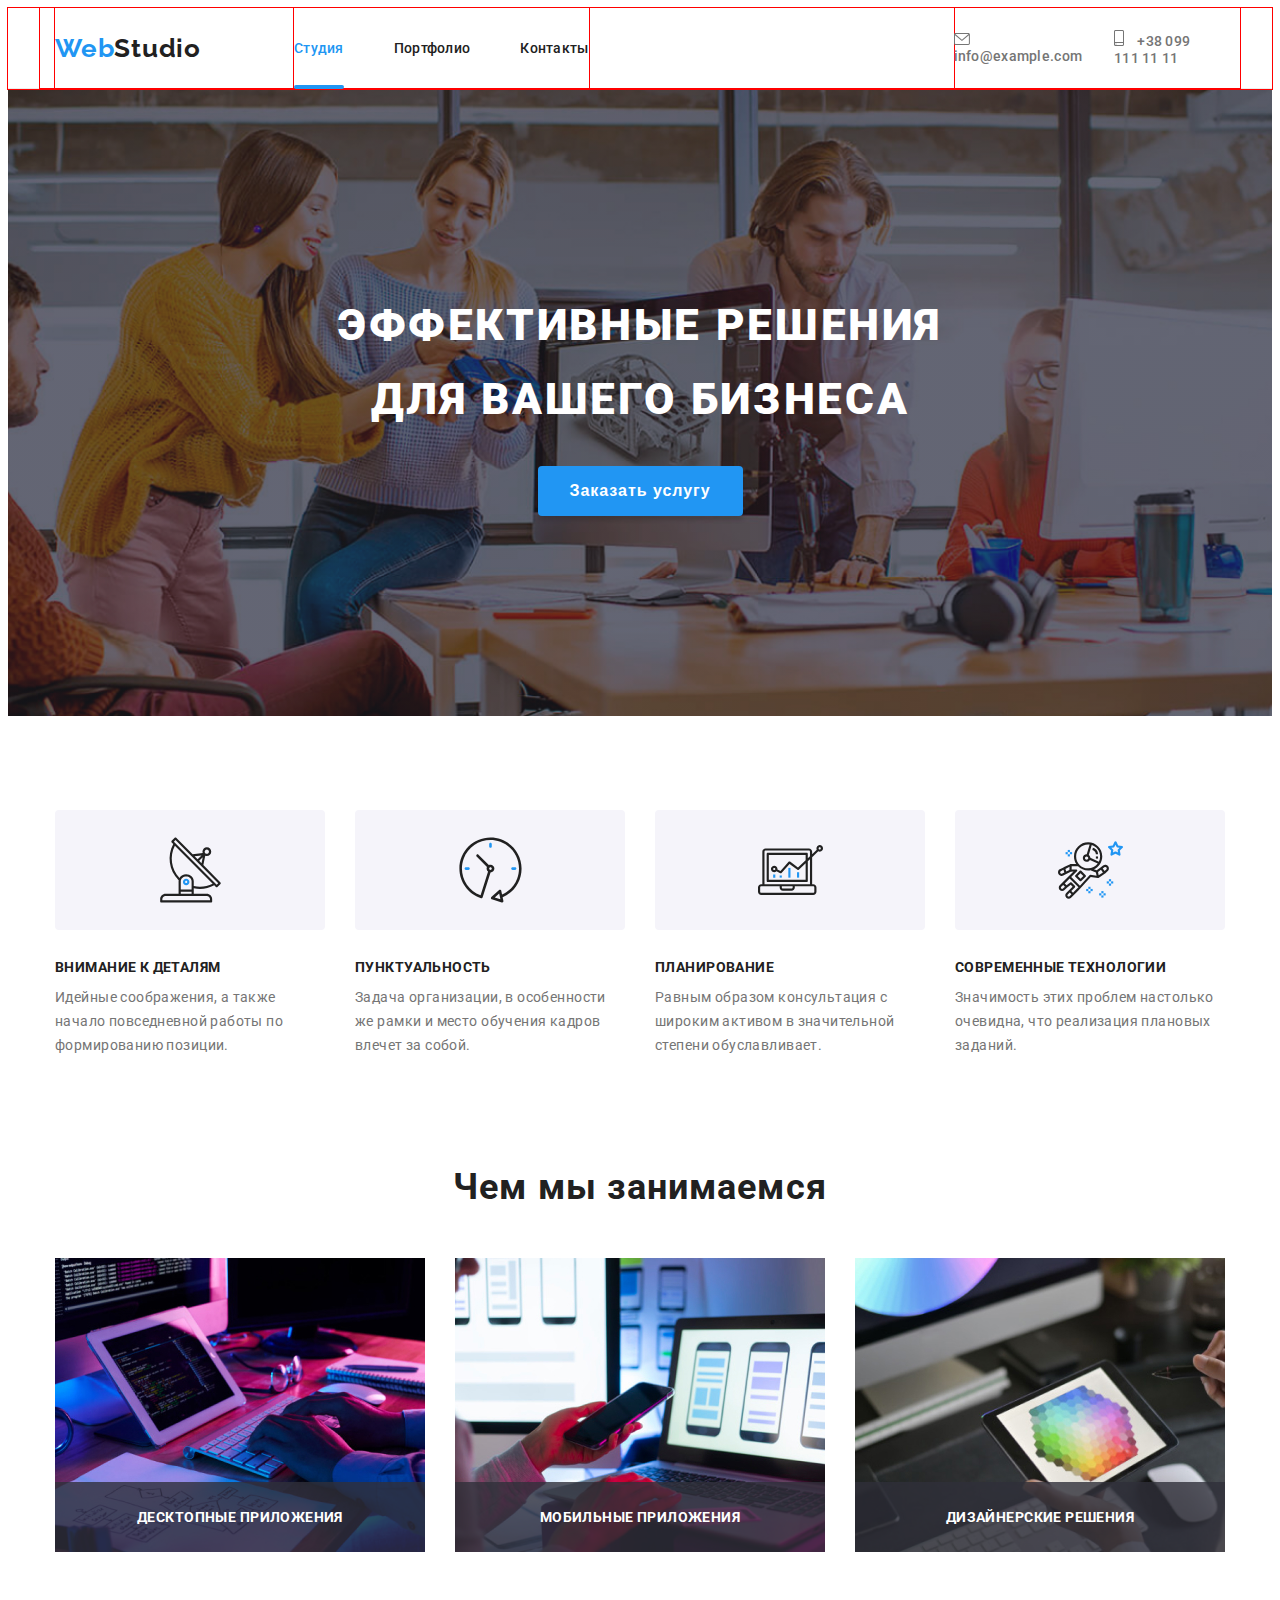
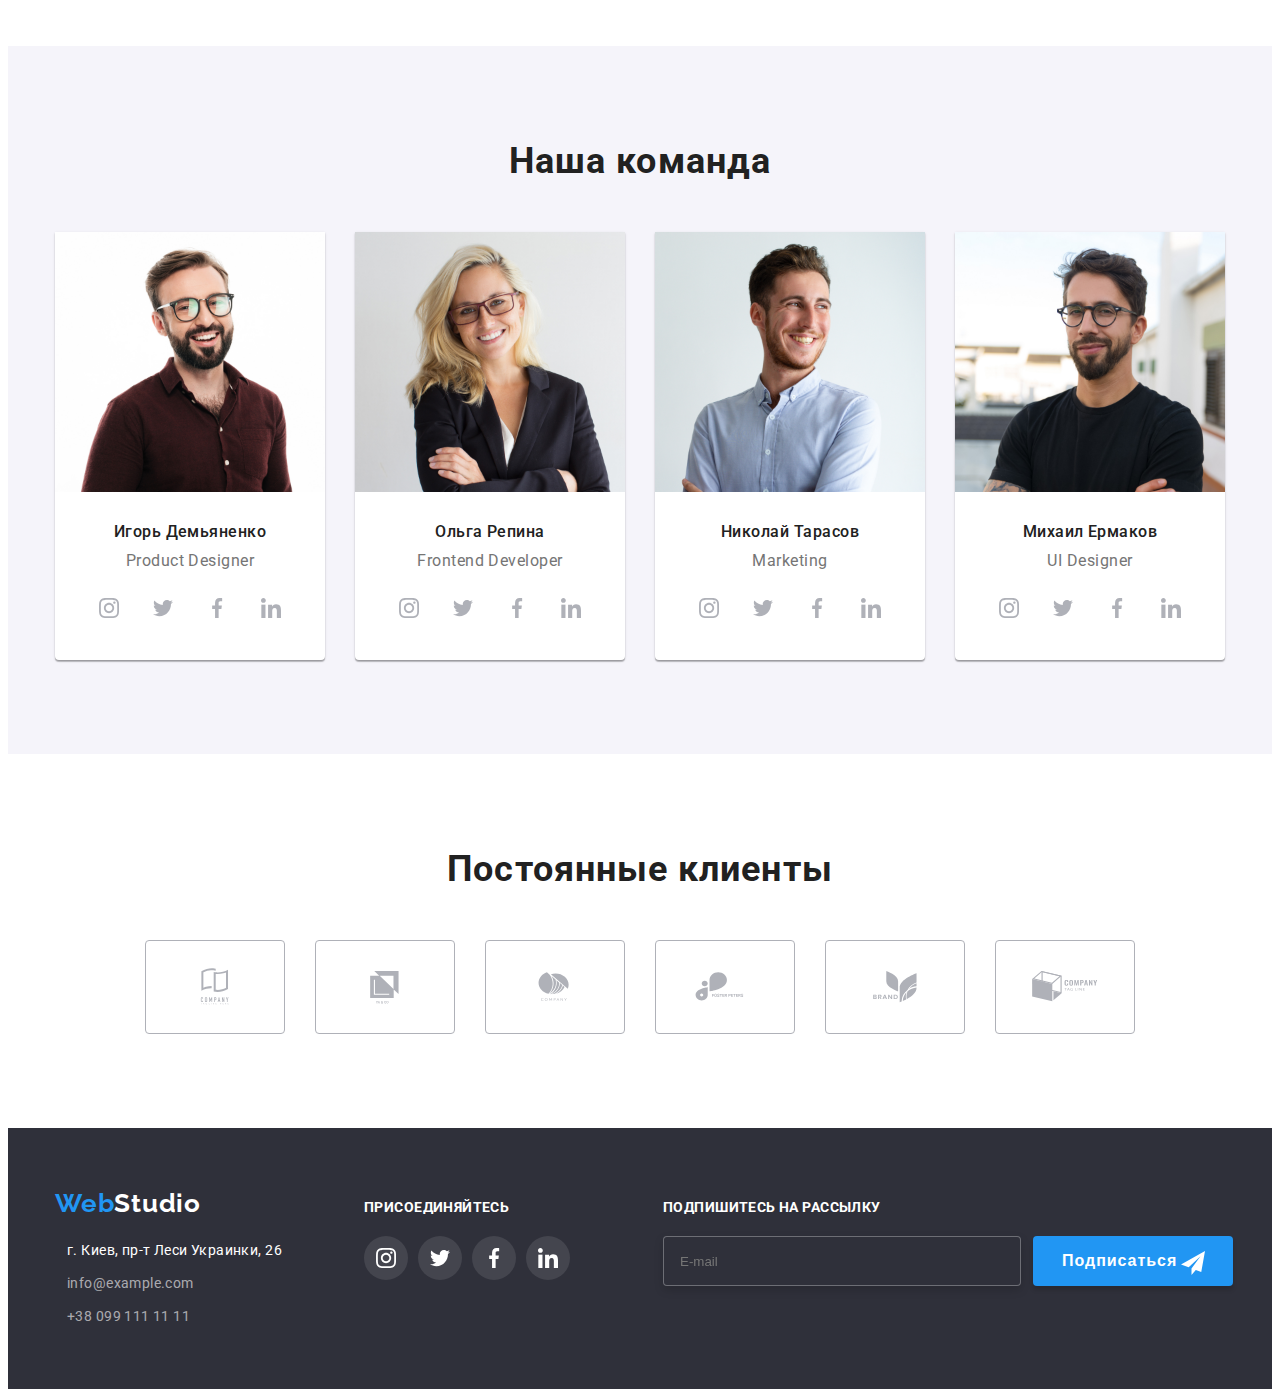
==== index.html @ 2fd318f4 "edit" ====
<!DOCTYPE html>
<html lang="ru">
  <head>
    <meta charset="UTF-8" />
    <meta http-equiv="X-UA-Compatible" content="IE=edge" />
    <meta name="viewport" content="width=device-width, initial-scale=1.0" />
    <title>WebStudio</title>
    <link rel="preconnect" href="https://fonts.gstatic.com" />
    <link
      href="https://fonts.googleapis.com/css2?family=Raleway:wght@700&family=Roboto:wght@400;500;700;900&display=swap"
      rel="stylesheet"
    />
    <link
      rel="stylesheet"
      href="https://cdnjs.cloudflare.com/ajax/libs/modern-normalize/1.0.0/modern-normalize.min.css"
      integrity="sha512-ISS7cAi1PEhQ8jnbJpJZMd29NlhNj4AWYyLOSp2CE/CsHxTCu+r+t0D2yoJudVrd0/8fTVPUVDzY5Tvli75u/g=="
      crossorigin="anonymous"
    />
    <link rel="stylesheet" href="css/main.min.css" />
  </head>
  <body>
    <header class="page-header">
      <div class="container page-header__container">
        <nav class="nav">
          <a class="logo link" href="index.html"> <span>Web</span>Studio </a>
          <button
            class="menu-button"
            type="button"
            aria-expanded="false"
            aria-controls="menu__container"
            data-menu-button
          >
            <svg
              aria-label="Переключатель мобильного меню"
              width="40"
              height="40"
            >
              <use
                class="icon-close"
                href="./images/icons/sprite.svg#icon-close"
              ></use>

              <use
                class="icon-menu"
                href="./images/icons/sprite.svg#icon-menu"
              ></use>
            </svg>
          </button>
          <div class="menu__container" id="menu__container" data-menu></div>
          <ul class="list menu page-hader__nav">
            <li class="menu__item">
              <a class="link menu__link current" href=""> Студия</a>
            </li>
            <li class="menu__item">
              <a class="link menu__link" href="portfolio.html">Портфолио</a>
            </li>
            <li class="menu__item">
              <a class="link menu__link" href="">Контакты</a>
            </li>
          </ul>
        </nav>
        <ul class="list contacts">
          <li class="contacts__item">
            <a class="link" href="mailto:info@example.com">
              <svg class="contacts__icon-envelope">
                <use href="./images/icons/sprite.svg#icon-envelope1"></use>
              </svg>
              info@example.com</a
            >
          </li>
          <li class="contacts__item contacts__last">
            <a class="link" href="tel:+380991111111">
              <svg class="contacts__icon-smartphone">
                <use href="./images/icons/sprite.svg#icon-smartphone"></use>
              </svg>
              +38 099 111 11 11</a
            >
          </li>
        </ul>
      </div>
    </header>
    <main>
      <section class="hero-section">
        <div class="hero">
          <h1 class="page-title">
            Эффективные решения <br />
            для вашего бизнеса
          </h1>
          <button data-modal-open class="btn hero-section__btn" type="button">
            Заказать услугу
          </button>
        </div>
      </section>

      <section class="section">
        <div class="container">
          <h2 class="visually-hidden">Особенности нашей работы</h2>
          <ul class="list feature">
            <li class="feature__card">
              <div class="feature__image">
                <svg class="feature__icon">
                  <use href="./images/icons/sprite.svg#icon-antenna"></use>
                </svg>
              </div>
              <h3 class="feature__title">Внимание к деталям</h3>
              <p class="feature__text">
                Идейные соображения, а также начало повседневной работы по
                формированию позиции.
              </p>
            </li>
            <li class="feature__card">
              <div class="feature__image">
                <svg class="feature__icon">
                  <use href="./images/icons/sprite.svg#icon-clock"></use>
                </svg>
              </div>
              <h3 class="feature__title">Пунктуальность</h3>
              <p class="feature__text">
                Задача организации, в особенности же рамки и место обучения
                кадров влечет за собой.
              </p>
            </li>
            <li class="feature__card">
              <div class="feature__image">
                <svg class="feature__icon">
                  <use href="./images/icons/sprite.svg#icon-diagram"></use>
                </svg>
              </div>
              <h3 class="feature__title">Планирование</h3>
              <p class="feature__text">
                Равным образом консультация с широким активом в значительной
                степени обуславливает.
              </p>
            </li>
            <li class="feature__card">
              <div class="feature__image">
                <svg class="feature__icon">
                  <use href="./images/icons/sprite.svg#icon-astronaut"></use>
                </svg>
              </div>
              <h3 class="feature__title">Современные технологии</h3>
              <p class="feature__text">
                Значимость этих проблем настолько очевидна, что реализация
                плановых заданий.
              </p>
            </li>
          </ul>
        </div>
      </section>
      <section class="section product">
        <div class="container">
          <h2 class="section__title">Чем мы занимаемся</h2>
          <ul class="list product__list">
            <li class="product__item">
              <div class="product__card">
                <img
                  src="./images/about/img-1.jpg"
                  width="370"
                  height="294"
                  alt="Пользователь, работающий на клавиатуре"
                />
                <p class="product__name">Десктопные приложения</p>
              </div>
            </li>

            <li class="product__item">
              <div class="product__card">
                <img
                  src="./images/about/img-2.jpg"
                  width="370"
                  height="294"
                  alt="Пользователь с телефоном в руках"
                />
                <p class="product__name">Мобильные приложения</p>
              </div>
            </li>

            <li class="product__item">
              <div class="product__card">
                <img
                  src="./images/about/img-3.jpg"
                  width="370"
                  height="294"
                  alt="Пользователь с планшетом в руках"
                />
                <p class="product__name">Дизайнерские решения</p>
              </div>
            </li>
          </ul>
        </div>
      </section>
      <section class="section team">
        <div class="container">
          <h2 class="section__title">Наша команда</h2>
          <ul class="list team__list">
            <li class="team__card">
              <img
                src="./images/team/img-1.jpg"
                width="270"
                height="260"
                alt="Игорь Демьяненко"
              />
              <div class="team__item">
                <h3 class="team__name">Игорь Демьяненко</h3>
                <p class="team__position">Product Designer</p>
                <ul class="list social-icons">
                  <li class="social-icons__item">
                    <a
                      href=""
                      class="social-icons__link"
                      target="_blank"
                      rel="noopener noreferrer"
                    >
                      <svg class="social-icons__svg">
                        <use
                          href="./images/icons/sprite.svg#icon-instagram"
                        ></use>
                      </svg>
                    </a>
                  </li>
                  <li class="social-icons__item">
                    <a
                      href=""
                      class="social-icons__link"
                      target="_blank"
                      rel="noopener noreferrer"
                    >
                      <svg class="social-icons__svg">
                        <use
                          href="./images/icons/sprite.svg#icon-twitter"
                        ></use>
                      </svg>
                    </a>
                  </li>
                  <li class="social-icons__item">
                    <a
                      href=""
                      class="social-icons__link"
                      target="_blank"
                      rel="noopener noreferrer"
                    >
                      <svg class="social-icons__svg">
                        <use
                          href="./images/icons/sprite.svg#icon-facebook"
                        ></use>
                      </svg>
                    </a>
                  </li>
                  <li class="social-icons__item">
                    <a
                      href=""
                      class="social-icons__link"
                      target="_blank"
                      rel="noopener noreferrer"
                    >
                      <svg class="social-icons__svg">
                        <use
                          href="./images/icons/sprite.svg#icon-linkedin"
                        ></use>
                      </svg>
                    </a>
                  </li>
                </ul>
              </div>
            </li>
            <li class="team__card">
              <img
                src="./images/team/img-2.jpg"
                width="270"
                height="260"
                alt="Ольга Репина"
              />
              <div class="team__item">
                <h3 class="team__name">Ольга Репина</h3>
                <p class="team__position">Frontend Developer</p>
                <ul class="list social-icons">
                  <li class="social-icons__item">
                    <a
                      href=""
                      class="social-icons__link"
                      target="_blank"
                      rel="noopener noreferrer"
                    >
                      <svg class="social-icons__svg">
                        <use
                          href="./images/icons/sprite.svg#icon-instagram"
                        ></use>
                      </svg>
                    </a>
                  </li>
                  <li class="social-icons__item">
                    <a
                      href=""
                      class="social-icons__link"
                      target="_blank"
                      rel="noopener noreferrer"
                    >
                      <svg class="social-icons__svg">
                        <use
                          href="./images/icons/sprite.svg#icon-twitter"
                        ></use>
                      </svg>
                    </a>
                  </li>
                  <li class="social-icons__item">
                    <a
                      href=""
                      class="social-icons__link"
                      target="_blank"
                      rel="noopener noreferrer"
                    >
                      <svg class="social-icons__svg">
                        <use
                          href="./images/icons/sprite.svg#icon-facebook"
                        ></use>
                      </svg>
                    </a>
                  </li>
                  <li class="social-icons__item">
                    <a
                      href=""
                      class="social-icons__link"
                      target="_blank"
                      rel="noopener noreferrer"
                    >
                      <svg class="social-icons__svg">
                        <use
                          href="./images/icons/sprite.svg#icon-linkedin"
                        ></use>
                      </svg>
                    </a>
                  </li>
                </ul>
              </div>
            </li>
            <li class="team__card">
              <img
                src="./images/team/img-3.jpg"
                width="270"
                height="260"
                alt="Николай Тарасов"
              />
              <div class="team__item">
                <h3 class="team__name">Николай Тарасов</h3>
                <p class="team__position">Marketing</p>
                <ul class="list social-icons">
                  <li class="social-icons__item">
                    <a
                      href=""
                      class="social-icons__link"
                      target="_blank"
                      rel="noopener noreferrer"
                    >
                      <svg class="social-icons__svg">
                        <use
                          href="./images/icons/sprite.svg#icon-instagram"
                        ></use>
                      </svg>
                    </a>
                  </li>
                  <li class="social-icons__item">
                    <a
                      href=""
                      class="social-icons__link"
                      target="_blank"
                      rel="noopener noreferrer"
                    >
                      <svg class="social-icons__svg">
                        <use
                          href="./images/icons/sprite.svg#icon-twitter"
                        ></use>
                      </svg>
                    </a>
                  </li>
                  <li class="social-icons__item">
                    <a
                      href=""
                      class="social-icons__link"
                      target="_blank"
                      rel="noopener noreferrer"
                    >
                      <svg class="social-icons__svg">
                        <use
                          href="./images/icons/sprite.svg#icon-facebook"
                        ></use>
                      </svg>
                    </a>
                  </li>
                  <li class="social-icons__item">
                    <a
                      href=""
                      class="social-icons__link"
                      target="_blank"
                      rel="noopener noreferrer"
                    >
                      <svg class="social-icons__svg">
                        <use
                          href="./images/icons/sprite.svg#icon-linkedin"
                        ></use>
                      </svg>
                    </a>
                  </li>
                </ul>
              </div>
            </li>
            <li class="team__card">
              <img
                src="./images/team/img-4.jpg"
                width="270"
                height="260"
                alt="Михаил Ермаков"
              />
              <div class="team__item">
                <h3 class="team__name">Михаил Ермаков</h3>
                <p class="team__position">UI Designer</p>
                <ul class="list social-icons">
                  <li class="social-icons__item">
                    <a
                      href=""
                      class="social-icons__link"
                      target="_blank"
                      rel="noopener noreferrer"
                    >
                      <svg class="social-icons__svg">
                        <use
                          href="./images/icons/sprite.svg#icon-instagram"
                        ></use>
                      </svg>
                    </a>
                  </li>
                  <li class="social-icons__item">
                    <a
                      href=""
                      class="social-icons__link"
                      target="_blank"
                      rel="noopener noreferrer"
                    >
                      <svg class="social-icons__svg">
                        <use
                          href="./images/icons/sprite.svg#icon-twitter"
                        ></use>
                      </svg>
                    </a>
                  </li>
                  <li class="social-icons__item">
                    <a
                      href=""
                      class="social-icons__link"
                      target="_blank"
                      rel="noopener noreferrer"
                    >
                      <svg class="social-icons__svg">
                        <use
                          href="./images/icons/sprite.svg#icon-facebook"
                        ></use>
                      </svg>
                    </a>
                  </li>
                  <li class="social-icons__item">
                    <a
                      href=""
                      class="social-icons__link"
                      target="_blank"
                      rel="noopener noreferrer"
                    >
                      <svg class="social-icons__svg">
                        <use
                          href="./images/icons/sprite.svg#icon-linkedin"
                        ></use>
                      </svg>
                    </a>
                  </li>
                </ul>
              </div>
            </li>
          </ul>
        </div>
      </section>
      <section class="section">
        <div class="container">
          <h2 class="section__title">Постоянные клиенты</h2>
          <ul class="list clients">
            <li class="clients__card">
              <a
                href=""
                class="clients__item"
                target="_blank"
                rel="noopener noreferrer"
              >
                <svg class="clients__svg">
                  <use href="./images/icons/sprite.svg#icon-logo-1"></use>
                </svg>
              </a>
            </li>
            <li class="clients__card">
              <a
                href=""
                class="clients__item"
                target="_blank"
                rel="noopener noreferrer"
              >
                <svg class="clients__svg">
                  <use href="./images/icons/sprite.svg#icon-logo-2"></use>
                </svg>
              </a>
            </li>
            <li class="clients__card">
              <a
                href=""
                class="clients__item"
                target="_blank"
                rel="noopener noreferrer"
              >
                <svg class="clients__svg">
                  <use href="./images/icons/sprite.svg#icon-logo-3"></use>
                </svg>
              </a>
            </li>
            <li class="clients__card">
              <a
                href=""
                class="clients__item"
                target="_blank"
                rel="noopener noreferrer"
              >
                <svg class="clients__svg">
                  <use href="./images/icons/sprite.svg#icon-logo-4"></use>
                </svg>
              </a>
            </li>
            <li class="clients__card">
              <a
                href=""
                class="clients__item"
                target="_blank"
                rel="noopener noreferrer"
              >
                <svg class="clients__svg">
                  <use href="./images/icons/sprite.svg#icon-logo-5"></use>
                </svg>
              </a>
            </li>
            <li class="clients__card">
              <a
                href=""
                class="clients__item"
                target="_blank"
                rel="noopener noreferrer"
              >
                <svg class="clients__svg">
                  <use href="./images/icons/sprite.svg#icon-logo-6"></use>
                </svg>
              </a>
            </li>
          </ul>
        </div>
      </section>
    </main>
    <footer class="page-footer">
      <div class="container page-footer__container">
        <div class="page-footer__block">
          <div class="page-footer__contacts">
            <a class="link logo page-footer__logo" href="index.html">
              <span>Web</span>Studio
            </a>
            <address class="">
              <ul class="list address">
                <li class="page-footer__item">
                  <a
                    class="link"
                    href=""
                    target="_blank"
                    rel="noopener noreferrer"
                    >г. Киев, пр-т Леси Украинки, 26</a
                  >
                </li>
                <li class="page-footer__item">
                  <a class="link contacts" href="mailto:info@example.com"
                    >info@example.com</a
                  >
                </li>
                <li class="page-footer__item">
                  <a class="link contacts" href="tel:+380991111111"
                    >+38 099 111 11 11</a
                  >
                </li>
              </ul>
            </address>
          </div>

          <div class="page-footer__social-links">
            <b class="page-footer__slogan">Присоединяйтесь</b>
            <ul class="list social-icons">
              <li class="social-icons__item">
                <a
                  href=""
                  class="social-icons__link social-icons__link-footer"
                  target="_blank"
                  rel="noopener noreferrer"
                >
                  <svg class="social-icons__svg social-icons__svg--footer">
                    <use href="./images/icons/sprite.svg#icon-instagram"></use>
                  </svg>
                </a>
              </li>
              <li class="social-icons__item">
                <a
                  href=""
                  class="social-icons__link social-icons__link-footer"
                  target="_blank"
                  rel="noopener noreferrer"
                >
                  <svg class="social-icons__svg social-icons__svg--footer">
                    <use href="./images/icons/sprite.svg#icon-twitter"></use>
                  </svg>
                </a>
              </li>
              <li class="social-icons__item">
                <a
                  href=""
                  class="social-icons__link social-icons__link-footer"
                  target="_blank"
                  rel="noopener noreferrer"
                >
                  <svg class="social-icons__svg social-icons__svg--footer">
                    <use href="./images/icons/sprite.svg#icon-facebook"></use>
                  </svg>
                </a>
              </li>
              <li class="social-icons__item">
                <a
                  href=""
                  class="social-icons__link social-icons__link-footer"
                  target="_blank"
                  rel="noopener noreferrer"
                >
                  <svg class="social-icons__svg social-icons__svg--footer">
                    <use href="./images/icons/sprite.svg#icon-linkedin"></use>
                  </svg>
                </a>
              </li>
            </ul>
          </div>
        </div>
        <div class="subcribe">
          <b class="page-footer__slogan">Подпишитесь на рассылку</b>
          <div class="subcribe__form">
            <label for="email"></label>
            <input
              class="subcribe__input"
              type="email"
              name="mail"
              id="email"
              placeholder="E-mail"
            />
            <button class="subscribe__btn" type="button">
              Подписаться
              <svg class="subcribe__icon" width="24" height="24">
                <use href="./images/icons/sprite.svg#icon-icon-send"></use>
              </svg>
            </button>
          </div>
        </div>
      </div>
    </footer>
    <div class="backdrop is-hidden" data-modal>
      <div class="modal">
        <form class="form">
          <button class="form__btn--close" data-modal-close>
            <svg class="close-svg">
              <use href="./images/icons/sprite.svg#icon-close"></use>
            </svg>
          </button>
          <b class="form__slogan">Оставьте свои данные, мы вам перезвоним</b>
          <div class="form__field">
            <label class="form__label" for="name">Имя</label>
            <input class="form__input" type="text" name="name" id="name" />
            <svg class="form__svg" width="18" height="18">
              <use href="./images/icons/sprite.svg#icon-person"></use>
            </svg>
          </div>
          <div class="form__field">
            <label class="form__label" for="tel">Телефон</label>
            <input class="form__input" type="tel" name="tel" id="tel" />
            <svg class="form__svg" width="18" height="18">
              <use href="./images/icons/sprite.svg#icon-phone"></use>
            </svg>
          </div>
          <div class="form__field">
            <label class="form__label" for="mail">Почта</label>
            <input class="form__input" type="email" name="mail" id="mail" />
            <svg class="form__svg" width="18" height="18">
              <use href="./images/icons/sprite.svg#icon-email"></use>
            </svg>
          </div>
          <div class="form__field">
            <label class="form__label" for="comment">Комментарий</label>
            <textarea
              class="comment"
              name="comment"
              id="comment"
              placeholder="Введите текст"
            ></textarea>
          </div>
          <div class="checkbox-agreement">
            <label class="checkbox-agreement__label">
              <input
                class="checkbox visually-hidden"
                type="checkbox"
                name="agreement"
              />
              <span class="checkbox-agreement__icon"></span>

              <p class="checkbox-agreement__text">
                Соглашаюсь с рассылкой и принимаю
                <a class="checkbox-agreement__license" href=""
                  >Условия договора</a
                >
              </p>
            </label>
          </div>
          <div class="form__btn">
            <button class="form__btn--submit" type="button">Отправить</button>
          </div>
        </form>
      </div>
    </div>
    <script src="./js/menu.js"></script>
    <script src="./js/modal.js"></script>
  </body>
</html>
---- css/main.min.css ----
:root{--main-text-cl: #212121;--secondary-text-cl: #757575;--social-icons: #afb1b8;--accent-cl: #2196f3;--alt-text-cl: #ffffff;--secondary-ac-cl: #188ce8;--main-bg: #ffffff;--section-bg: #f5f4fa;--dark-bg: #2f303a;--main-font: "Roboto", sans-serif;--title-font: "Raleway", sans-serif;--animation: 250ms cubic-bezier(0.4, 0, 0.2, 1)}.page-footer__block{display:flex;justify-content:center;align-items:center}html{box-sizing:border-box}*,*::before,*::after{box-sizing:inherit}body{font-family:var(--main-font);font-size:18px;line-height:1.67;letter-spacing:0.02em;color:var(--main-text-cl);background:var(--main-bg)}.list{list-style:none;margin:0;padding-left:0}h1,h2,h3,h4,h5,h6,p{margin-top:0}img{display:block;width:100%;height:auto}.link{color:inherit;text-decoration:none;transition-property:color;transition-duration:250ms;transition-timing-function:cubic-bezier(0.4, 0, 0.2, 1)}.link:hover,.link:focus{color:var(--accent-cl)}.visually-hidden{position:absolute;width:1px;height:1px;border:0;margin:-1px;padding:0;clip:rect(0 0 0 0);overflow:hidden}.container{width:100%;padding-left:15px;padding-right:15px;margin-right:auto;margin-left:auto}@media screen and (min-width: 480px){.container{max-width:480px}}@media screen and (min-width: 768px){.container{max-width:768px}}@media screen and (min-width: 1200px){.container{max-width:1200px;padding-left:15px;padding-right:15px}}a span{color:var(--accent-cl)}.logo{display:inline-block;font-size:24px;line-height:1.17;color:var(--main-text-cl);font-style:normal;font-weight:bold;font-family:var(--title-font);letter-spacing:0.03em}@media screen and (min-width: 1199px){.logo{font-size:26px;line-height:1.18;margin-right:93px}}.social-icons{display:flex;justify-content:center}.social-icons__item{margin-right:10px}.social-icons__item:last-child{margin-right:0}.social-icons__link{display:flex;align-items:center;justify-content:center;width:44px;height:44px;border-radius:50%;background-color:var(--main-bg);transition-property:background-color;transition-duration:250ms;transition-timing-function:cubic-bezier(0.4, 0, 0.2, 1);transition-delay:0ms}.social-icons__link:hover,.social-icons__link:focus{background-color:var(--accent-cl);fill:var(--alt-text-cl)}.social-icons__svg{width:20px;height:20px;fill:var(--social-icons);transition-property:fill;transition-duration:250ms;transition-timing-function:cubic-bezier(0.4, 0, 0.2, 1)}.social-icons__link:hover .social-icons__svg,.social-icons__link:focus .social-icons__svg{fill:var(--alt-text-cl)}.social-icons__link-footer{display:flex;align-items:center;justify-content:center;width:44px;height:44px;border-radius:50%;background-color:rgba(255,255,255,0.1);transition-property:background-color;transition-duration:250ms;transition-timing-function:cubic-bezier(0.4, 0, 0.2, 1);transition-delay:0ms}.social-icons__svg--footer{fill:var(--alt-text-cl)}.section{padding-bottom:60px;padding-top:60px}@media screen and (min-width: 1200px){.section{padding-bottom:94px;padding-top:94px}}.hero-section__btn{text-align:center;box-shadow:0px 4px 4px rgba(0,0,0,0.15);border-radius:4px;padding:10px 32px;min-width:200px;min-height:50px;background-color:var(--accent-cl);color:var(--alt-text-cl);border:none}.btn{display:inline-block;font-style:normal;font-weight:bold;font-size:16px;line-height:1.87;letter-spacing:0.06em;cursor:pointer}.page-title{margin:0 auto;padding-bottom:30px;font-family:var(--main-font);font-weight:900;font-style:normal;font-size:44px;line-height:1, 36;letter-spacing:0.06em;text-transform:uppercase}@media screen and (max-width: 1199px){.page-title{font-size:26px;line-height:1.62}}.section__title{letter-spacing:0.03em;font-size:28px;line-height:1.18;margin-bottom:30px;text-align:center}@media screen and (min-width: 1200px){.section__title{margin-bottom:50px;font-size:36px;line-height:1.17}}.backdrop{position:fixed;top:0;left:0;width:100%;height:100%;overflow-y:scroll;background:rgba(0,0,0,0.2);transition:opacity 250ms cubic-bezier(0.4, 0, 0.2, 1),visibility 250ms cubic-bezier(0.4, 0, 0.2, 1)}@media screen and (max-width: 767px){.backdrop{padding:93px 15px 94px}}.backdrop.is-hidden{opacity:0;pointer-events:none;visibility:hidden}.modal{position:absolute;top:50%;left:50%;transform:translate(-50%, -50%);padding:40px;background-color:var(--main-bg);box-shadow:0px 1px 3px rgba(0,0,0,0.12),0px 1px 1px rgba(0,0,0,0.14),0px 2px 1px rgba(0,0,0,0.2);border-radius:4px;transform:translate(-50%, -50%)}@media screen and (max-width: 1199px){.modal{width:450px;height:609px}}@media screen and (min-width: 1200px){.modal{min-height:581px;min-width:528px}}.form{display:flex;flex-direction:column}.form__btn--close{position:absolute;right:15px;top:15px;width:30px;height:30px;border:1px solid rgba(0,0,0,0.1);background-color:var(--main-bg);border-radius:50%;transition:border 250ms cubic-bezier(0.4, 0, 0.2, 1);display:flex;align-items:center;justify-content:center}.form__btn--close:hover,.form__btn--close:focus{border:1px solid var(--accent-cl)}.close-svg{width:18px;height:18px;fill:var(--main-text-cl);transition:fill 250ms cubic-bezier(0.4, 0, 0.2, 1)}.form__btn--close:hover .close-svg,.form__btn--close:focus .close-svg{fill:var(--accent-cl)}.form__slogan{font-style:normal;font-weight:bold;font-size:20px;line-height:1, 15;letter-spacing:0.03em;margin-bottom:12px;text-align:center}.form__label{margin-bottom:4px;font-size:12px;line-height:1.17;letter-spacing:0.01em;color:var(--secondary-text-cl)}.comment{padding:12px 16px;border:1px solid rgba(33,33,33,0.2);border-radius:4px;outline:none;height:120px;resize:none}.comment::placeholder{font-size:14px;line-height:1.14;letter-spacing:0.01em;color:rgba(117,117,117,0.5)}.form__field{display:flex;flex-direction:column;position:relative;margin-bottom:10px}.form__input{padding-left:42px;height:40px;position:relative;border:1px solid rgba(33,33,33,0.2);border-radius:4px;outline:none;transition:border 250ms cubic-bezier(0.4, 0, 0.2, 1)}.form__input:focus,.form__input:hover{border:1px solid var(--accent-cl)}.form__input:focus+.form__svg,.form__input:hover+.form__svg{fill:var(--accent-cl)}.comment:focus,.comment:hover{border:1px solid var(--accent-cl)}.form__svg{position:absolute;left:15px;bottom:11px;transition:fill 250ms cubic-bezier(0.4, 0, 0.2, 1)}.checkbox-agreement{display:flex;width:100%}.checkbox-agreement__label{display:flex;align-items:baseline;margin-top:20px}.checkbox-agreement__icon{display:inline-block;width:16px;height:15px;border:2px solid var(--main-text-cl);border-radius:2px;margin-right:8px}.checkbox:checked+.checkbox-agreement__icon{background-color:var(--accent-cl);background-image:url(../images/icons/icon-check.svg);background-size:contain;background-origin:border-box;border-color:var(--accent-cl)}.checkbox-agreement__text{display:block;font-style:normal;font-weight:normal;font-size:14px;line-height:1.71;letter-spacing:0.03em}.checkbox-agreement__license{color:var(--accent-cl);text-decoration:underline}.form__btn{display:flex;justify-content:center}.form__btn--submit{display:block;width:200px;height:50px;font-style:normal;font-weight:bold;font-size:16px;line-height:1.87;letter-spacing:0.06em;padding:10px 56px 10px 55px;background-color:var(--accent-cl);color:var(--alt-text-cl);box-shadow:0px 4px 4px rgba(0,0,0,0.15);border-radius:4px;transition:background-color 250ms cubic-bezier(0.4, 0, 0.2, 1);cursor:pointer;border:none}.btn-submit:checked{background-color:var(--secondary-ac-cl)}.menu__link{display:block;padding-top:32px;padding-bottom:32px}.menu-button{z-index:2;display:inline-flex;outline:1px solid red;width:40px;height:40px;padding:0;border:0;background-color:transparent}@media screen and (min-width: 768px){.menu-button{display:none}}.menu-button .icon-close{display:none}.menu-button.is-open .icon-close{display:block}.menu-button.is-open .icon-menu{display:none}.menu__container{display:none;z-index:1;position:absolute;top:100%;width:100%;left:0;width:480px;height:796px;font-style:normal;font-weight:500;font-size:40px;line-height:47px;text-align:center;letter-spacing:0.02em}.menu__container.is-open{display:block}@media screen and (min-width: 768px){.menu__container{display:block}}.menu__item{position:relative}.current{color:var(--accent-cl)}.current::after{position:absolute;bottom:-1px;display:block;content:"";height:4px;width:100%;border-radius:2px;background:var(--accent-cl)}.menu__item{font-style:normal;font-weight:500;font-size:14px;line-height:1.17;letter-spacing:0.02em}.menu__item:not(:last-child){margin-right:50px}.contacts{display:none}@media screen and (min-width: 768px){.contacts{display:flex;margin-right:15px;color:var(--secondary-text-cl);margin-left:auto}}.contacts__item{display:flex;align-items:center;font-style:normal;font-weight:500;font-size:14px;line-height:1.17;letter-spacing:0.02em}@media screen and (min-width: 768px){.contacts__item:last-of-type{margin-left:32px}}.contacts__icon-envelope{width:16px;height:12px;margin-right:10px;fill:currentColor}.contacts__icon-smartphone{width:10px;height:16px;margin-right:10px;fill:currentColor}.page-header{outline:1px solid red;border-bottom:1px solid #ececec}.page-header__container{position:relative;display:flex;align-items:center;outline:1px solid red}@media screen and (max-width: 767px){.page-header__container{min-height:60px}}.page-header .link{display:block}.nav{display:flex;align-items:center;width:100%;height:100%;outline:1px solid red}@media screen and (max-width: 767px){.nav{justify-content:space-between}}.page-hader__nav{display:none}@media screen and (min-width: 768px){.page-hader__nav{display:flex;align-items:center;outline:1px solid red}}.hero-section{display:block;text-align:center;margin:0 auto;max-width:1600px;min-height:400px;padding-top:200px;padding-bottom:200px;background-color:var(--dark-bg);color:var(--alt-text-cl);background-image:linear-gradient(to right, rgba(47,48,58,0.4), rgba(47,48,58,0.4)),url(../images/Img.jpg);background-repeat:no-repeat;background-position:center;background-size:cover}.feature{display:flex;flex-wrap:wrap;justify-content:center;margin-right:-30px}.feature__card{margin-right:30px;justify-content:center}@media screen and (max-width: 767px){.feature__card{width:100%}}@media screen and (min-width: 768px) and (max-width: 1199px){.feature__card{flex-basis:calc((100% - 60px) / 2);margin-right:30px}}@media screen and (min-width: 1200px){.feature__card{flex-basis:calc((100% - 4 * 30px) / 4);margin-right:30px}}.feature__image{display:flex;background-color:var(--section-bg);border-radius:4px;margin-bottom:30px;justify-content:center;align-items:center;height:120px}.feature__icon{width:65px;height:70px}.feature__title{font-size:14px;line-height:1.14;letter-spacing:0.03em;text-transform:uppercase;margin-bottom:10px}.feature__text{font-weight:normal;font-size:14px;line-height:1.71;letter-spacing:0.03em;color:var(--secondary-text-cl)}.product{padding-top:0;display:flex;align-items:center}@media screen and (max-width: 1199px){.product{display:none}}.product__list{display:flex;margin-right:-30px}.product__item{display:flex;flex-basis:calc((100% - 90px) / 3);margin-right:30px}.product__name{position:absolute;bottom:0;font-style:normal;font-weight:bold;font-size:14px;margin-bottom:0;line-height:16px;text-align:center;letter-spacing:0.03em;text-transform:uppercase;padding-top:27px;padding-bottom:27px;width:100%;color:var(--alt-text-cl);background:rgba(47,48,58,0.8)}.product__card{position:relative;display:flex}.team{background:var(--section-bg)}.team__list{margin-right:-30px;display:flex;flex-wrap:wrap}.team__card{box-shadow:0px 1px 3px rgba(0,0,0,0.12),0px 1px 1px rgba(0,0,0,0.14),0px 2px 1px rgba(0,0,0,0.2);border-radius:0px 0px 4px 4px;margin-right:30px;margin-bottom:30px;background-color:var(--main-bg)}@media screen and (min-width: 1200px){.team__card{flex-basis:calc((100% - 120px) / 4);margin-bottom:0}.team__card:last-of-type{margin-right:0}}@media screen and (min-width: 768px) and (max-width: 1199px){.team__card{flex-basis:calc((100% - 60px) / 2)}.team__card:nth-child(2n){margin-right:0}}.team__name{text-align:center;margin-bottom:0;padding-bottom:10px;font-weight:500;font-size:16px;line-height:1.19;letter-spacing:0.03em}.team__position{text-align:center;margin-bottom:16px;font-weight:normal;font-size:16px;line-height:1.19;letter-spacing:0.03em;color:var(--secondary-text-cl)}.team__item{padding-top:30px;padding-bottom:30px}.clients{display:flex;flex-wrap:wrap;justify-content:center;align-items:center;margin:-15px}.clients__item{display:flex;border-radius:4px;border:1px solid var(--social-icons);justify-content:center;padding:16px 32px;margin:15px;transition-property:background-color;transition-duration:250ms;transition-timing-function:cubic-bezier(0.4, 0, 0.2, 1);transition:border 250ms cubic-bezier(0.4, 0, 0.2, 1)}.clients__item:hover,.clients__item:focus{border:1px solid var(--accent-cl)}.clients__item:hover .clients__svg,.clients__item:focus .clients__svg{fill:var(--accent-cl)}.clients__card{flex-wrap:wrap}@media screen and (max-width: 767px){.clients__card{flex-basis:calc((100% - 60px) / 2)}.clients__card:nth-child(-n+2){margin-top:0}}@media screen and (min-width: 768px) and (max-width: 1199px){.clients__card{flex-basis:calc((100% - 90px) / 3)}.clients__card:nth-child(-n+3){margin-top:0}}@media screen and (min-width: 1200px){.clients__card{width:170px}}.clients__card:last-child{margin-right:0}.clients__svg{fill:var(--social-icons);width:106px;height:60px;align-items:center}.page-footer{padding-bottom:60px;padding-top:60px;color:var(--alt-text-cl);background-color:var(--dark-bg)}.page-footer__logo{margin-bottom:20px;color:var(--alt-text-cl)}@media screen and (max-width: 768px){.page-footer__container{flex-direction:column}}@media screen and (min-width: 1200px){.page-footer__container{display:flex;align-items:baseline}}.page-footer__contacts{display:flex;flex-direction:column;flex-wrap:nowrap;align-items:center;justify-content:center}@media screen and (min-width: 1200px){.page-footer__contacts{margin-right:70px}}.page-footer__item a{display:inline-block}.page-footer__item{display:block;justify-content:center;margin-bottom:9px;font-style:normal;font-weight:normal;font-size:14px;line-height:1.71;letter-spacing:0.03em}.page-footer__item:last-child{margin-bottom:0}.address{display:flex;flex-direction:column;align-items:center}@media screen and (min-width: 1200px){.address{align-items:flex-start}}.page-footer__item .contacts{color:rgba(255,255,255,0.6);margin-right:0}.page-footer__social-links{display:flex;flex-direction:column;align-items:center;margin-bottom:60px;margin-top:60px}@media screen and (min-width: 768px){.page-footer__social-links{margin-left:165px;margin-top:0;margin-bottom:0}}@media screen and (min-width: 1200px){.page-footer__social-links{margin-right:93px;margin-left:0;margin-top:0;margin-bottom:0;align-items:flex-start}}.page-footer__slogan{font-weight:bold;font-size:14px;line-height:1.14;letter-spacing:0.03em;text-transform:uppercase;margin-bottom:20px}.page-footer__block{flex-direction:column}@media screen and (min-width: 768px) and (max-width: 1199px){.page-footer__block{margin-bottom:60px}}@media screen and (min-width: 768px){.page-footer__block{flex-direction:row;align-items:baseline}}@media screen and (min-width: 1200px){.page-footer__block{justify-content:left}}.subcribe{display:flex;align-items:center;justify-content:center;flex-direction:column;width:100%}@media screen and (min-width: 1200px){.subcribe{align-items:flex-start}}.subcribe__input{height:50px;padding:15px 16px;outline:none;color:var(--alt-text-cl);border:1px solid rgba(255,255,255,0.3);box-sizing:border-box;filter:drop-shadow(0px 4px 4px rgba(0,0,0,0.15));border-radius:4px;background-color:var(--dark-bg)}@media screen and (max-width: 1199px){.subcribe__input{max-width:450px;width:100%;margin-bottom:20px}}@media screen and (min-width: 1200px){.subcribe__input{width:358px}}.subcribe__form{display:flex;flex-direction:column}@media screen and (min-width: 1200px){.subcribe__form{display:flex;flex-direction:row}}.subcribe__icon{position:absolute;fill:var(--alt-text-cl);align-items:center;right:28px;bottom:11px}.subscribe__btn{position:relative;display:block;align-items:center;width:200px;height:50px;padding-top:10px;padding-bottom:10px;padding-left:29px;padding-right:62px;cursor:pointer;margin-left:12px;font-style:normal;font-weight:bold;font-size:16px;line-height:1.87;letter-spacing:0.06em;background-color:var(--accent-cl);box-shadow:0px 4px 4px rgba(0,0,0,0.15);border-radius:4px;color:var(--alt-text-cl);border:none}.filter__list{display:flex;margin-bottom:50px;justify-content:center}.filter__btn{font-weight:500;font-size:16px;line-height:1.62;letter-spacing:0.03em;color:var(--main-text-cl);cursor:pointer;background:var(--section-bg);transition:background-color 250ms cubic-bezier(0.4, 0, 0.2, 1),color 50ms cubic-bezier(0.4, 0, 0.2, 1),box-shadow 250ms cubic-bezier(0.4, 0, 0.2, 1);margin-right:8px;padding:6px 22px;border-radius:4px;border:none}.filter__btn:hover,.filter__btn:focus{color:var(--alt-text-cl);background-color:var(--accent-cl);box-shadow:0px 3px 1px rgba(0,0,0,0.1),0px 1px 2px rgba(0,0,0,0.08),0px 2px 2px rgba(0,0,0,0.12)}.portfolio__list{display:flex;flex-wrap:wrap}.portfolio-project{width:370px;margin-right:30px;margin-bottom:30px;transition-property:box-shadow;transition-duration:250ms;transition-timing-function:cubic-bezier(0.4, 0, 0.2, 1)}.portfolio-project:hover{box-shadow:0px 1px 1px rgba(0,0,0,0.12),0px 4px 4px rgba(0,0,0,0.06),1px 4px 6px rgba(0,0,0,0.16)}.portfolio-project:hover .portfolio-project__text,.portfolio-project:focus .portfolio-project__text{transform:translateY(0)}@media screen and (max-width: 767px){.portfolio-project{flex-basis:calc((100% - 60px) / 2)}.portfolio-project:nth-child(-n+2){margin-top:0}}@media screen and (min-width: 768px) and (max-width: 1199px){.portfolio-project{flex-basis:calc((100% - 90px) / 3)}.portfolio-project:nth-child(-n+3){margin-top:0}}@media screen and (min-width: 1200px){.portfolio-project{width:370px}}.portfolio-project:nth-child(3n){margin-right:0}.portfolio-project:nth-last-child(-n+3){margin-bottom:0}.portfolio-project__item{padding:20px 24px 20px 24px;border-right:1px solid #eeeeee;border-left:1px solid #eeeeee;border-bottom:1px solid #eeeeee;margin-bottom:0}.portfolio-project__overlay{position:relative;overflow:hidden}.portfolio-project__text{position:absolute;bottom:0;padding:63px 24px;margin-bottom:0;font-style:normal;font-weight:normal;font-size:18px;line-height:1.56;letter-spacing:0.03em;width:100%;height:100%;background-color:rgba(33,150,243,0.9);color:var(--alt-text-cl);transform:translateY(100%);transition:transform 250ms cubic-bezier(0.4, 0, 0.2, 1)}.portfolio-project__title{margin-bottom:4px;text-align:start;font-weight:bold;font-size:18px;line-height:2;letter-spacing:0.06em}.portfolio-project__filter{font-weight:normal;font-size:16px;line-height:1.87;letter-spacing:0.03em;color:var(--secondary-text-cl);margin-bottom:0}
/*# sourceMappingURL=main.min.css.map */
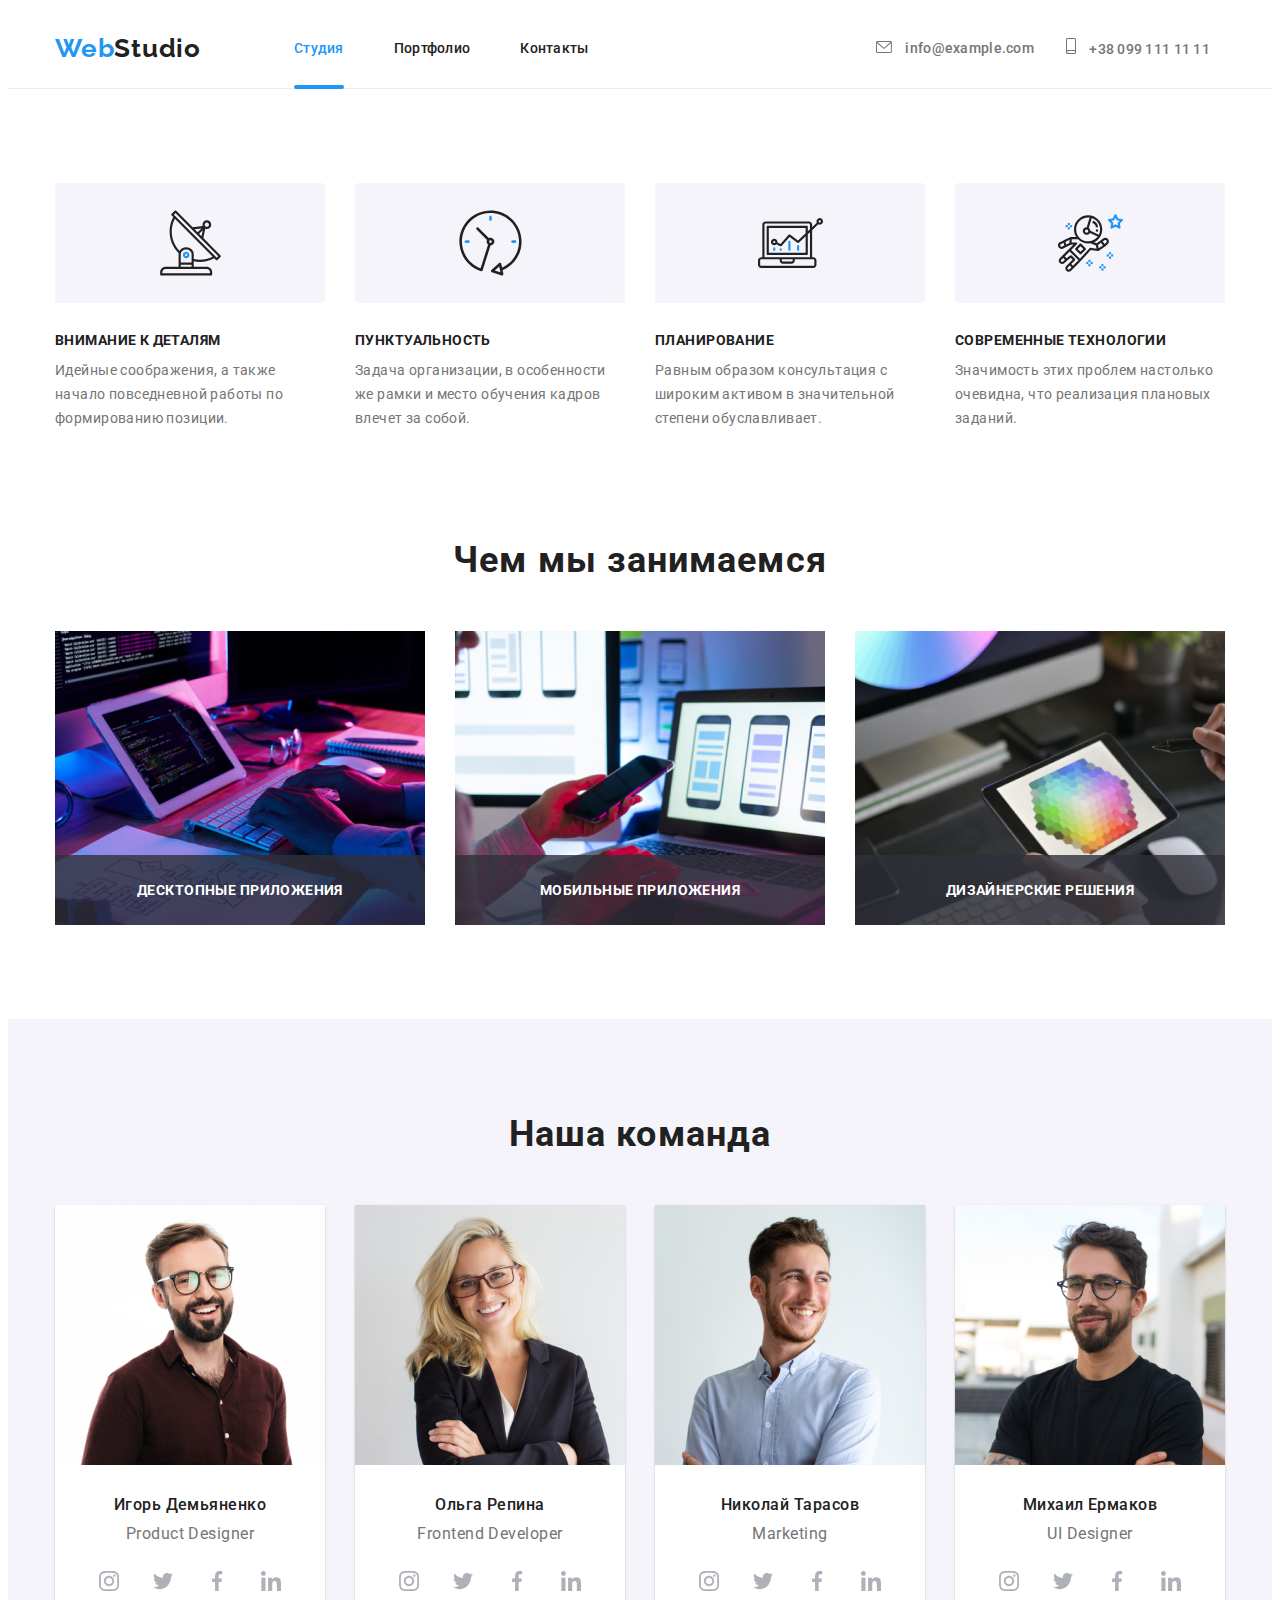
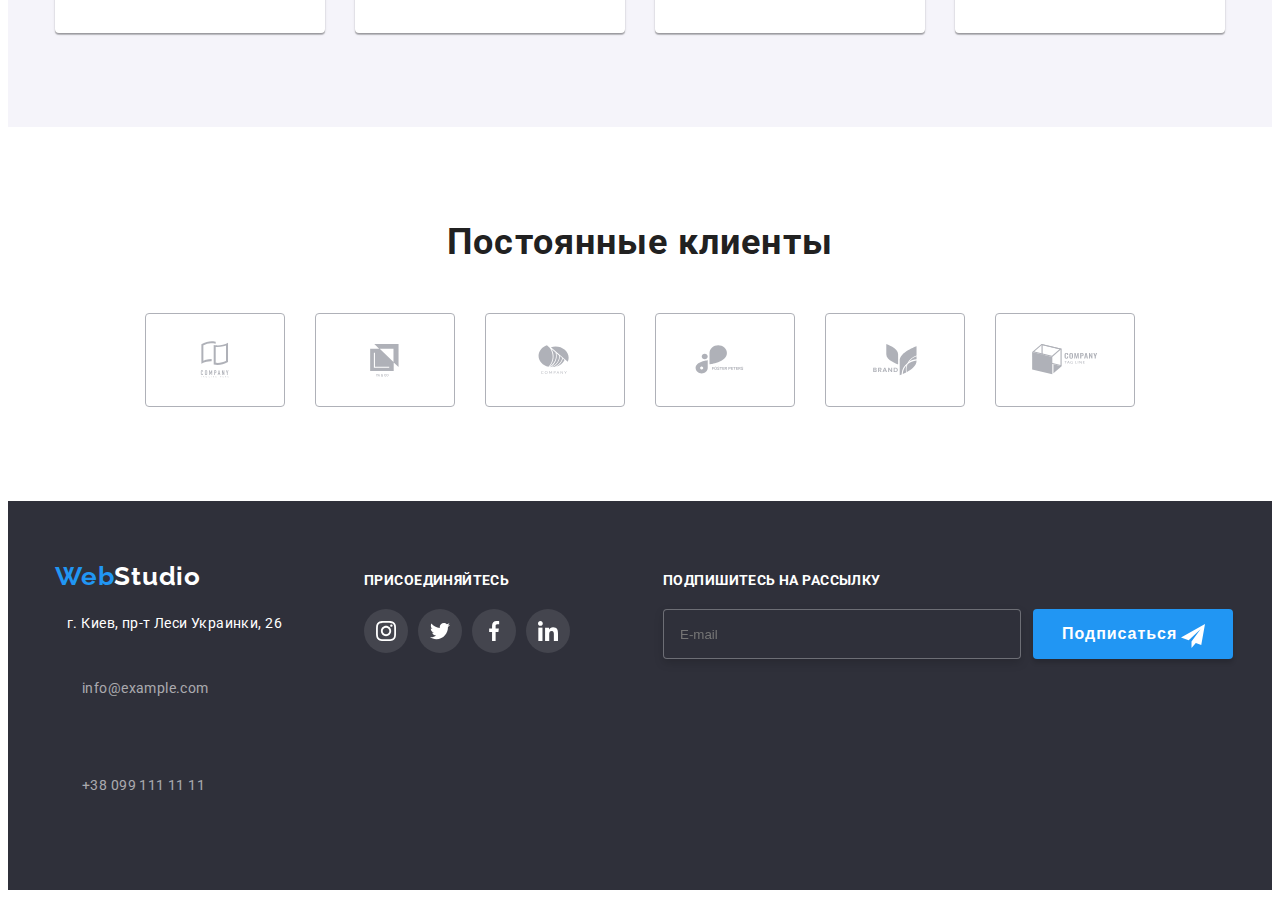
==== commit 2658eb1a: "edit" ====
--- a/index.html
+++ b/index.html
@@ -46,41 +46,81 @@
               ></use>
             </svg>
           </button>
-          <div class="menu__container" id="menu__container" data-menu></div>
-          <ul class="list menu page-hader__nav">
-            <li class="menu__item">
-              <a class="link menu__link current" href=""> Студия</a>
-            </li>
-            <li class="menu__item">
-              <a class="link menu__link" href="portfolio.html">Портфолио</a>
-            </li>
-            <li class="menu__item">
-              <a class="link menu__link" href="">Контакты</a>
-            </li>
-          </ul>
+          <div class="menu__container" id="menu__container" data-menu>
+            <ul class="list menu page-hader__nav">
+              <li class="menu__item">
+                <a class="link menu__link current" href=""> Студия</a>
+              </li>
+              <li class="menu__item">
+                <a class="link menu__link" href="portfolio.html">Портфолио</a>
+              </li>
+              <li class="menu__item">
+                <a class="link menu__link" href="">Контакты</a>
+              </li>
+            </ul>
+
+            <ul class="list contacts">
+              <li class="contacts__item">
+                <a class="link" href="mailto:info@example.com">
+                  <svg class="contacts__icon-envelope">
+                    <use href="./images/icons/sprite.svg#icon-envelope1"></use>
+                  </svg>
+                  info@example.com</a
+                >
+              </li>
+              <li class="contacts__item contacts__last">
+                <a class="link" href="tel:+380991111111">
+                  <svg class="contacts__icon-smartphone">
+                    <use href="./images/icons/sprite.svg#icon-smartphone"></use>
+                  </svg>
+                  +38 099 111 11 11</a
+                >
+              </li>
+            </ul>
+            <ul class="list menu__container--link">
+              <li class="link">
+                <a
+                  href=""
+                  class="social-icons__link"
+                  target="_blank"
+                  rel="noopener noreferrer"
+                  >Instagram</a
+                >
+              </li>
+              <li class="link">
+                <a
+                  href=""
+                  class="social-icons__link"
+                  target="_blank"
+                  rel="noopener noreferrer"
+                  >Twitter</a
+                >
+              </li>
+              <li class="link">
+                <a
+                  href=""
+                  class="social-icons__link"
+                  target="_blank"
+                  rel="noopener noreferrer"
+                  >Facebook</a
+                >
+              </li>
+              <li class="link">
+                <a
+                  href=""
+                  class="social-icons__link"
+                  target="_blank"
+                  rel="noopener noreferrer"
+                  >LinkedIn</a
+                >
+              </li>
+            </ul>
+          </div>
         </nav>
-        <ul class="list contacts">
-          <li class="contacts__item">
-            <a class="link" href="mailto:info@example.com">
-              <svg class="contacts__icon-envelope">
-                <use href="./images/icons/sprite.svg#icon-envelope1"></use>
-              </svg>
-              info@example.com</a
-            >
-          </li>
-          <li class="contacts__item contacts__last">
-            <a class="link" href="tel:+380991111111">
-              <svg class="contacts__icon-smartphone">
-                <use href="./images/icons/sprite.svg#icon-smartphone"></use>
-              </svg>
-              +38 099 111 11 11</a
-            >
-          </li>
-        </ul>
       </div>
     </header>
     <main>
-      <section class="hero-section">
+      <!-- <section class="hero-section">
         <div class="hero">
           <h1 class="page-title">
             Эффективные решения <br />
@@ -90,7 +130,7 @@
             Заказать услугу
           </button>
         </div>
-      </section>
+      </section> -->
 
       <section class="section">
         <div class="container">
--- a/css/main.min.css
+++ b/css/main.min.css
@@ -1,2 +1,2 @@
-:root{--main-text-cl: #212121;--secondary-text-cl: #757575;--social-icons: #afb1b8;--accent-cl: #2196f3;--alt-text-cl: #ffffff;--secondary-ac-cl: #188ce8;--main-bg: #ffffff;--section-bg: #f5f4fa;--dark-bg: #2f303a;--main-font: "Roboto", sans-serif;--title-font: "Raleway", sans-serif;--animation: 250ms cubic-bezier(0.4, 0, 0.2, 1)}.page-footer__block{display:flex;justify-content:center;align-items:center}html{box-sizing:border-box}*,*::before,*::after{box-sizing:inherit}body{font-family:var(--main-font);font-size:18px;line-height:1.67;letter-spacing:0.02em;color:var(--main-text-cl);background:var(--main-bg)}.list{list-style:none;margin:0;padding-left:0}h1,h2,h3,h4,h5,h6,p{margin-top:0}img{display:block;width:100%;height:auto}.link{color:inherit;text-decoration:none;transition-property:color;transition-duration:250ms;transition-timing-function:cubic-bezier(0.4, 0, 0.2, 1)}.link:hover,.link:focus{color:var(--accent-cl)}.visually-hidden{position:absolute;width:1px;height:1px;border:0;margin:-1px;padding:0;clip:rect(0 0 0 0);overflow:hidden}.container{width:100%;padding-left:15px;padding-right:15px;margin-right:auto;margin-left:auto}@media screen and (min-width: 480px){.container{max-width:480px}}@media screen and (min-width: 768px){.container{max-width:768px}}@media screen and (min-width: 1200px){.container{max-width:1200px;padding-left:15px;padding-right:15px}}a span{color:var(--accent-cl)}.logo{display:inline-block;font-size:24px;line-height:1.17;color:var(--main-text-cl);font-style:normal;font-weight:bold;font-family:var(--title-font);letter-spacing:0.03em}@media screen and (min-width: 1199px){.logo{font-size:26px;line-height:1.18;margin-right:93px}}.social-icons{display:flex;justify-content:center}.social-icons__item{margin-right:10px}.social-icons__item:last-child{margin-right:0}.social-icons__link{display:flex;align-items:center;justify-content:center;width:44px;height:44px;border-radius:50%;background-color:var(--main-bg);transition-property:background-color;transition-duration:250ms;transition-timing-function:cubic-bezier(0.4, 0, 0.2, 1);transition-delay:0ms}.social-icons__link:hover,.social-icons__link:focus{background-color:var(--accent-cl);fill:var(--alt-text-cl)}.social-icons__svg{width:20px;height:20px;fill:var(--social-icons);transition-property:fill;transition-duration:250ms;transition-timing-function:cubic-bezier(0.4, 0, 0.2, 1)}.social-icons__link:hover .social-icons__svg,.social-icons__link:focus .social-icons__svg{fill:var(--alt-text-cl)}.social-icons__link-footer{display:flex;align-items:center;justify-content:center;width:44px;height:44px;border-radius:50%;background-color:rgba(255,255,255,0.1);transition-property:background-color;transition-duration:250ms;transition-timing-function:cubic-bezier(0.4, 0, 0.2, 1);transition-delay:0ms}.social-icons__svg--footer{fill:var(--alt-text-cl)}.section{padding-bottom:60px;padding-top:60px}@media screen and (min-width: 1200px){.section{padding-bottom:94px;padding-top:94px}}.hero-section__btn{text-align:center;box-shadow:0px 4px 4px rgba(0,0,0,0.15);border-radius:4px;padding:10px 32px;min-width:200px;min-height:50px;background-color:var(--accent-cl);color:var(--alt-text-cl);border:none}.btn{display:inline-block;font-style:normal;font-weight:bold;font-size:16px;line-height:1.87;letter-spacing:0.06em;cursor:pointer}.page-title{margin:0 auto;padding-bottom:30px;font-family:var(--main-font);font-weight:900;font-style:normal;font-size:44px;line-height:1, 36;letter-spacing:0.06em;text-transform:uppercase}@media screen and (max-width: 1199px){.page-title{font-size:26px;line-height:1.62}}.section__title{letter-spacing:0.03em;font-size:28px;line-height:1.18;margin-bottom:30px;text-align:center}@media screen and (min-width: 1200px){.section__title{margin-bottom:50px;font-size:36px;line-height:1.17}}.backdrop{position:fixed;top:0;left:0;width:100%;height:100%;overflow-y:scroll;background:rgba(0,0,0,0.2);transition:opacity 250ms cubic-bezier(0.4, 0, 0.2, 1),visibility 250ms cubic-bezier(0.4, 0, 0.2, 1)}@media screen and (max-width: 767px){.backdrop{padding:93px 15px 94px}}.backdrop.is-hidden{opacity:0;pointer-events:none;visibility:hidden}.modal{position:absolute;top:50%;left:50%;transform:translate(-50%, -50%);padding:40px;background-color:var(--main-bg);box-shadow:0px 1px 3px rgba(0,0,0,0.12),0px 1px 1px rgba(0,0,0,0.14),0px 2px 1px rgba(0,0,0,0.2);border-radius:4px;transform:translate(-50%, -50%)}@media screen and (max-width: 1199px){.modal{width:450px;height:609px}}@media screen and (min-width: 1200px){.modal{min-height:581px;min-width:528px}}.form{display:flex;flex-direction:column}.form__btn--close{position:absolute;right:15px;top:15px;width:30px;height:30px;border:1px solid rgba(0,0,0,0.1);background-color:var(--main-bg);border-radius:50%;transition:border 250ms cubic-bezier(0.4, 0, 0.2, 1);display:flex;align-items:center;justify-content:center}.form__btn--close:hover,.form__btn--close:focus{border:1px solid var(--accent-cl)}.close-svg{width:18px;height:18px;fill:var(--main-text-cl);transition:fill 250ms cubic-bezier(0.4, 0, 0.2, 1)}.form__btn--close:hover .close-svg,.form__btn--close:focus .close-svg{fill:var(--accent-cl)}.form__slogan{font-style:normal;font-weight:bold;font-size:20px;line-height:1, 15;letter-spacing:0.03em;margin-bottom:12px;text-align:center}.form__label{margin-bottom:4px;font-size:12px;line-height:1.17;letter-spacing:0.01em;color:var(--secondary-text-cl)}.comment{padding:12px 16px;border:1px solid rgba(33,33,33,0.2);border-radius:4px;outline:none;height:120px;resize:none}.comment::placeholder{font-size:14px;line-height:1.14;letter-spacing:0.01em;color:rgba(117,117,117,0.5)}.form__field{display:flex;flex-direction:column;position:relative;margin-bottom:10px}.form__input{padding-left:42px;height:40px;position:relative;border:1px solid rgba(33,33,33,0.2);border-radius:4px;outline:none;transition:border 250ms cubic-bezier(0.4, 0, 0.2, 1)}.form__input:focus,.form__input:hover{border:1px solid var(--accent-cl)}.form__input:focus+.form__svg,.form__input:hover+.form__svg{fill:var(--accent-cl)}.comment:focus,.comment:hover{border:1px solid var(--accent-cl)}.form__svg{position:absolute;left:15px;bottom:11px;transition:fill 250ms cubic-bezier(0.4, 0, 0.2, 1)}.checkbox-agreement{display:flex;width:100%}.checkbox-agreement__label{display:flex;align-items:baseline;margin-top:20px}.checkbox-agreement__icon{display:inline-block;width:16px;height:15px;border:2px solid var(--main-text-cl);border-radius:2px;margin-right:8px}.checkbox:checked+.checkbox-agreement__icon{background-color:var(--accent-cl);background-image:url(../images/icons/icon-check.svg);background-size:contain;background-origin:border-box;border-color:var(--accent-cl)}.checkbox-agreement__text{display:block;font-style:normal;font-weight:normal;font-size:14px;line-height:1.71;letter-spacing:0.03em}.checkbox-agreement__license{color:var(--accent-cl);text-decoration:underline}.form__btn{display:flex;justify-content:center}.form__btn--submit{display:block;width:200px;height:50px;font-style:normal;font-weight:bold;font-size:16px;line-height:1.87;letter-spacing:0.06em;padding:10px 56px 10px 55px;background-color:var(--accent-cl);color:var(--alt-text-cl);box-shadow:0px 4px 4px rgba(0,0,0,0.15);border-radius:4px;transition:background-color 250ms cubic-bezier(0.4, 0, 0.2, 1);cursor:pointer;border:none}.btn-submit:checked{background-color:var(--secondary-ac-cl)}.menu__link{display:block;padding-top:32px;padding-bottom:32px}.menu-button{z-index:2;display:inline-flex;outline:1px solid red;width:40px;height:40px;padding:0;border:0;background-color:transparent}@media screen and (min-width: 768px){.menu-button{display:none}}.menu-button .icon-close{display:none}.menu-button.is-open .icon-close{display:block}.menu-button.is-open .icon-menu{display:none}.menu__container{display:none;z-index:1;position:absolute;top:100%;width:100%;left:0;width:480px;height:796px;font-style:normal;font-weight:500;font-size:40px;line-height:47px;text-align:center;letter-spacing:0.02em}.menu__container.is-open{display:block}@media screen and (min-width: 768px){.menu__container{display:block}}.menu__item{position:relative}.current{color:var(--accent-cl)}.current::after{position:absolute;bottom:-1px;display:block;content:"";height:4px;width:100%;border-radius:2px;background:var(--accent-cl)}.menu__item{font-style:normal;font-weight:500;font-size:14px;line-height:1.17;letter-spacing:0.02em}.menu__item:not(:last-child){margin-right:50px}.contacts{display:none}@media screen and (min-width: 768px){.contacts{display:flex;margin-right:15px;color:var(--secondary-text-cl);margin-left:auto}}.contacts__item{display:flex;align-items:center;font-style:normal;font-weight:500;font-size:14px;line-height:1.17;letter-spacing:0.02em}@media screen and (min-width: 768px){.contacts__item:last-of-type{margin-left:32px}}.contacts__icon-envelope{width:16px;height:12px;margin-right:10px;fill:currentColor}.contacts__icon-smartphone{width:10px;height:16px;margin-right:10px;fill:currentColor}.page-header{outline:1px solid red;border-bottom:1px solid #ececec}.page-header__container{position:relative;display:flex;align-items:center;outline:1px solid red}@media screen and (max-width: 767px){.page-header__container{min-height:60px}}.page-header .link{display:block}.nav{display:flex;align-items:center;width:100%;height:100%;outline:1px solid red}@media screen and (max-width: 767px){.nav{justify-content:space-between}}.page-hader__nav{display:none}@media screen and (min-width: 768px){.page-hader__nav{display:flex;align-items:center;outline:1px solid red}}.hero-section{display:block;text-align:center;margin:0 auto;max-width:1600px;min-height:400px;padding-top:200px;padding-bottom:200px;background-color:var(--dark-bg);color:var(--alt-text-cl);background-image:linear-gradient(to right, rgba(47,48,58,0.4), rgba(47,48,58,0.4)),url(../images/Img.jpg);background-repeat:no-repeat;background-position:center;background-size:cover}.feature{display:flex;flex-wrap:wrap;justify-content:center;margin-right:-30px}.feature__card{margin-right:30px;justify-content:center}@media screen and (max-width: 767px){.feature__card{width:100%}}@media screen and (min-width: 768px) and (max-width: 1199px){.feature__card{flex-basis:calc((100% - 60px) / 2);margin-right:30px}}@media screen and (min-width: 1200px){.feature__card{flex-basis:calc((100% - 4 * 30px) / 4);margin-right:30px}}.feature__image{display:flex;background-color:var(--section-bg);border-radius:4px;margin-bottom:30px;justify-content:center;align-items:center;height:120px}.feature__icon{width:65px;height:70px}.feature__title{font-size:14px;line-height:1.14;letter-spacing:0.03em;text-transform:uppercase;margin-bottom:10px}.feature__text{font-weight:normal;font-size:14px;line-height:1.71;letter-spacing:0.03em;color:var(--secondary-text-cl)}.product{padding-top:0;display:flex;align-items:center}@media screen and (max-width: 1199px){.product{display:none}}.product__list{display:flex;margin-right:-30px}.product__item{display:flex;flex-basis:calc((100% - 90px) / 3);margin-right:30px}.product__name{position:absolute;bottom:0;font-style:normal;font-weight:bold;font-size:14px;margin-bottom:0;line-height:16px;text-align:center;letter-spacing:0.03em;text-transform:uppercase;padding-top:27px;padding-bottom:27px;width:100%;color:var(--alt-text-cl);background:rgba(47,48,58,0.8)}.product__card{position:relative;display:flex}.team{background:var(--section-bg)}.team__list{margin-right:-30px;display:flex;flex-wrap:wrap}.team__card{box-shadow:0px 1px 3px rgba(0,0,0,0.12),0px 1px 1px rgba(0,0,0,0.14),0px 2px 1px rgba(0,0,0,0.2);border-radius:0px 0px 4px 4px;margin-right:30px;margin-bottom:30px;background-color:var(--main-bg)}@media screen and (min-width: 1200px){.team__card{flex-basis:calc((100% - 120px) / 4);margin-bottom:0}.team__card:last-of-type{margin-right:0}}@media screen and (min-width: 768px) and (max-width: 1199px){.team__card{flex-basis:calc((100% - 60px) / 2)}.team__card:nth-child(2n){margin-right:0}}.team__name{text-align:center;margin-bottom:0;padding-bottom:10px;font-weight:500;font-size:16px;line-height:1.19;letter-spacing:0.03em}.team__position{text-align:center;margin-bottom:16px;font-weight:normal;font-size:16px;line-height:1.19;letter-spacing:0.03em;color:var(--secondary-text-cl)}.team__item{padding-top:30px;padding-bottom:30px}.clients{display:flex;flex-wrap:wrap;justify-content:center;align-items:center;margin:-15px}.clients__item{display:flex;border-radius:4px;border:1px solid var(--social-icons);justify-content:center;padding:16px 32px;margin:15px;transition-property:background-color;transition-duration:250ms;transition-timing-function:cubic-bezier(0.4, 0, 0.2, 1);transition:border 250ms cubic-bezier(0.4, 0, 0.2, 1)}.clients__item:hover,.clients__item:focus{border:1px solid var(--accent-cl)}.clients__item:hover .clients__svg,.clients__item:focus .clients__svg{fill:var(--accent-cl)}.clients__card{flex-wrap:wrap}@media screen and (max-width: 767px){.clients__card{flex-basis:calc((100% - 60px) / 2)}.clients__card:nth-child(-n+2){margin-top:0}}@media screen and (min-width: 768px) and (max-width: 1199px){.clients__card{flex-basis:calc((100% - 90px) / 3)}.clients__card:nth-child(-n+3){margin-top:0}}@media screen and (min-width: 1200px){.clients__card{width:170px}}.clients__card:last-child{margin-right:0}.clients__svg{fill:var(--social-icons);width:106px;height:60px;align-items:center}.page-footer{padding-bottom:60px;padding-top:60px;color:var(--alt-text-cl);background-color:var(--dark-bg)}.page-footer__logo{margin-bottom:20px;color:var(--alt-text-cl)}@media screen and (max-width: 768px){.page-footer__container{flex-direction:column}}@media screen and (min-width: 1200px){.page-footer__container{display:flex;align-items:baseline}}.page-footer__contacts{display:flex;flex-direction:column;flex-wrap:nowrap;align-items:center;justify-content:center}@media screen and (min-width: 1200px){.page-footer__contacts{margin-right:70px}}.page-footer__item a{display:inline-block}.page-footer__item{display:block;justify-content:center;margin-bottom:9px;font-style:normal;font-weight:normal;font-size:14px;line-height:1.71;letter-spacing:0.03em}.page-footer__item:last-child{margin-bottom:0}.address{display:flex;flex-direction:column;align-items:center}@media screen and (min-width: 1200px){.address{align-items:flex-start}}.page-footer__item .contacts{color:rgba(255,255,255,0.6);margin-right:0}.page-footer__social-links{display:flex;flex-direction:column;align-items:center;margin-bottom:60px;margin-top:60px}@media screen and (min-width: 768px){.page-footer__social-links{margin-left:165px;margin-top:0;margin-bottom:0}}@media screen and (min-width: 1200px){.page-footer__social-links{margin-right:93px;margin-left:0;margin-top:0;margin-bottom:0;align-items:flex-start}}.page-footer__slogan{font-weight:bold;font-size:14px;line-height:1.14;letter-spacing:0.03em;text-transform:uppercase;margin-bottom:20px}.page-footer__block{flex-direction:column}@media screen and (min-width: 768px) and (max-width: 1199px){.page-footer__block{margin-bottom:60px}}@media screen and (min-width: 768px){.page-footer__block{flex-direction:row;align-items:baseline}}@media screen and (min-width: 1200px){.page-footer__block{justify-content:left}}.subcribe{display:flex;align-items:center;justify-content:center;flex-direction:column;width:100%}@media screen and (min-width: 1200px){.subcribe{align-items:flex-start}}.subcribe__input{height:50px;padding:15px 16px;outline:none;color:var(--alt-text-cl);border:1px solid rgba(255,255,255,0.3);box-sizing:border-box;filter:drop-shadow(0px 4px 4px rgba(0,0,0,0.15));border-radius:4px;background-color:var(--dark-bg)}@media screen and (max-width: 1199px){.subcribe__input{max-width:450px;width:100%;margin-bottom:20px}}@media screen and (min-width: 1200px){.subcribe__input{width:358px}}.subcribe__form{display:flex;flex-direction:column}@media screen and (min-width: 1200px){.subcribe__form{display:flex;flex-direction:row}}.subcribe__icon{position:absolute;fill:var(--alt-text-cl);align-items:center;right:28px;bottom:11px}.subscribe__btn{position:relative;display:block;align-items:center;width:200px;height:50px;padding-top:10px;padding-bottom:10px;padding-left:29px;padding-right:62px;cursor:pointer;margin-left:12px;font-style:normal;font-weight:bold;font-size:16px;line-height:1.87;letter-spacing:0.06em;background-color:var(--accent-cl);box-shadow:0px 4px 4px rgba(0,0,0,0.15);border-radius:4px;color:var(--alt-text-cl);border:none}.filter__list{display:flex;margin-bottom:50px;justify-content:center}.filter__btn{font-weight:500;font-size:16px;line-height:1.62;letter-spacing:0.03em;color:var(--main-text-cl);cursor:pointer;background:var(--section-bg);transition:background-color 250ms cubic-bezier(0.4, 0, 0.2, 1),color 50ms cubic-bezier(0.4, 0, 0.2, 1),box-shadow 250ms cubic-bezier(0.4, 0, 0.2, 1);margin-right:8px;padding:6px 22px;border-radius:4px;border:none}.filter__btn:hover,.filter__btn:focus{color:var(--alt-text-cl);background-color:var(--accent-cl);box-shadow:0px 3px 1px rgba(0,0,0,0.1),0px 1px 2px rgba(0,0,0,0.08),0px 2px 2px rgba(0,0,0,0.12)}.portfolio__list{display:flex;flex-wrap:wrap}.portfolio-project{width:370px;margin-right:30px;margin-bottom:30px;transition-property:box-shadow;transition-duration:250ms;transition-timing-function:cubic-bezier(0.4, 0, 0.2, 1)}.portfolio-project:hover{box-shadow:0px 1px 1px rgba(0,0,0,0.12),0px 4px 4px rgba(0,0,0,0.06),1px 4px 6px rgba(0,0,0,0.16)}.portfolio-project:hover .portfolio-project__text,.portfolio-project:focus .portfolio-project__text{transform:translateY(0)}@media screen and (max-width: 767px){.portfolio-project{flex-basis:calc((100% - 60px) / 2)}.portfolio-project:nth-child(-n+2){margin-top:0}}@media screen and (min-width: 768px) and (max-width: 1199px){.portfolio-project{flex-basis:calc((100% - 90px) / 3)}.portfolio-project:nth-child(-n+3){margin-top:0}}@media screen and (min-width: 1200px){.portfolio-project{width:370px}}.portfolio-project:nth-child(3n){margin-right:0}.portfolio-project:nth-last-child(-n+3){margin-bottom:0}.portfolio-project__item{padding:20px 24px 20px 24px;border-right:1px solid #eeeeee;border-left:1px solid #eeeeee;border-bottom:1px solid #eeeeee;margin-bottom:0}.portfolio-project__overlay{position:relative;overflow:hidden}.portfolio-project__text{position:absolute;bottom:0;padding:63px 24px;margin-bottom:0;font-style:normal;font-weight:normal;font-size:18px;line-height:1.56;letter-spacing:0.03em;width:100%;height:100%;background-color:rgba(33,150,243,0.9);color:var(--alt-text-cl);transform:translateY(100%);transition:transform 250ms cubic-bezier(0.4, 0, 0.2, 1)}.portfolio-project__title{margin-bottom:4px;text-align:start;font-weight:bold;font-size:18px;line-height:2;letter-spacing:0.06em}.portfolio-project__filter{font-weight:normal;font-size:16px;line-height:1.87;letter-spacing:0.03em;color:var(--secondary-text-cl);margin-bottom:0}
+:root{--main-text-cl: #212121;--secondary-text-cl: #757575;--social-icons: #afb1b8;--accent-cl: #2196f3;--alt-text-cl: #ffffff;--secondary-ac-cl: #188ce8;--main-bg: #ffffff;--section-bg: #f5f4fa;--dark-bg: #2f303a;--main-font: "Roboto", sans-serif;--title-font: "Raleway", sans-serif;--animation: 250ms cubic-bezier(0.4, 0, 0.2, 1)}.page-footer__block{display:flex;justify-content:center;align-items:center}html{box-sizing:border-box}*,*::before,*::after{box-sizing:inherit}body{font-family:var(--main-font);font-size:18px;line-height:1.67;letter-spacing:0.02em;color:var(--main-text-cl);background:var(--main-bg)}.list{list-style:none;margin:0;padding-left:0}h1,h2,h3,h4,h5,h6,p{margin-top:0}img{display:block;width:100%;height:auto}.link{color:inherit;text-decoration:none;transition-property:color;transition-duration:250ms;transition-timing-function:cubic-bezier(0.4, 0, 0.2, 1)}.link:hover,.link:focus{color:var(--accent-cl)}.visually-hidden{position:absolute;width:1px;height:1px;border:0;margin:-1px;padding:0;clip:rect(0 0 0 0);overflow:hidden}.container{width:100%;padding-left:15px;padding-right:15px;margin-right:auto;margin-left:auto}@media screen and (min-width: 480px){.container{max-width:480px}}@media screen and (min-width: 768px){.container{max-width:768px}}@media screen and (min-width: 1200px){.container{max-width:1200px;padding-left:15px;padding-right:15px}}a span{color:var(--accent-cl)}.logo{display:inline-block;font-size:24px;line-height:1.17;color:var(--main-text-cl);font-style:normal;font-weight:bold;font-family:var(--title-font);letter-spacing:0.03em}@media screen and (min-width: 768px){.logo{margin-right:88px}}@media screen and (min-width: 1199px){.logo{font-size:26px;line-height:1.18;margin-right:93px}}.social-icons{display:flex;justify-content:center}.social-icons__item{margin-right:10px}.social-icons__item:last-child{margin-right:0}.social-icons__link{display:flex;align-items:center;justify-content:center;width:44px;height:44px;border-radius:50%;background-color:var(--main-bg);transition-property:background-color;transition-duration:250ms;transition-timing-function:cubic-bezier(0.4, 0, 0.2, 1);transition-delay:0ms}.social-icons__link:hover,.social-icons__link:focus{background-color:var(--accent-cl);fill:var(--alt-text-cl)}.social-icons__svg{width:20px;height:20px;fill:var(--social-icons);transition-property:fill;transition-duration:250ms;transition-timing-function:cubic-bezier(0.4, 0, 0.2, 1)}.social-icons__link:hover .social-icons__svg,.social-icons__link:focus .social-icons__svg{fill:var(--alt-text-cl)}.social-icons__link-footer{display:flex;align-items:center;justify-content:center;width:44px;height:44px;border-radius:50%;background-color:rgba(255,255,255,0.1);transition-property:background-color;transition-duration:250ms;transition-timing-function:cubic-bezier(0.4, 0, 0.2, 1);transition-delay:0ms}.social-icons__svg--footer{fill:var(--alt-text-cl)}.section{padding-bottom:60px;padding-top:60px}@media screen and (min-width: 1200px){.section{padding-bottom:94px;padding-top:94px}}.hero-section__btn{text-align:center;box-shadow:0px 4px 4px rgba(0,0,0,0.15);border-radius:4px;padding:10px 32px;min-width:200px;min-height:50px;background-color:var(--accent-cl);color:var(--alt-text-cl);border:none}.btn{display:inline-block;font-style:normal;font-weight:bold;font-size:16px;line-height:1.87;letter-spacing:0.06em;cursor:pointer}.page-title{margin:0 auto;padding-bottom:30px;font-family:var(--main-font);font-weight:900;font-style:normal;font-size:44px;line-height:1, 36;letter-spacing:0.06em;text-transform:uppercase}@media screen and (max-width: 1199px){.page-title{font-size:26px;line-height:1.62}}.section__title{letter-spacing:0.03em;font-size:28px;line-height:1.18;margin-bottom:30px;text-align:center}@media screen and (min-width: 1200px){.section__title{margin-bottom:50px;font-size:36px;line-height:1.17}}.backdrop{position:fixed;top:0;left:0;width:100%;height:100%;overflow-y:scroll;background:rgba(0,0,0,0.2);transition:opacity 250ms cubic-bezier(0.4, 0, 0.2, 1),visibility 250ms cubic-bezier(0.4, 0, 0.2, 1)}@media screen and (max-width: 767px){.backdrop{padding:93px 15px 94px}}.backdrop.is-hidden{opacity:0;pointer-events:none;visibility:hidden}.modal{position:absolute;top:50%;left:50%;transform:translate(-50%, -50%);padding:40px;background-color:var(--main-bg);box-shadow:0px 1px 3px rgba(0,0,0,0.12),0px 1px 1px rgba(0,0,0,0.14),0px 2px 1px rgba(0,0,0,0.2);border-radius:4px;transform:translate(-50%, -50%)}@media screen and (max-width: 1199px){.modal{width:450px;height:609px}}@media screen and (min-width: 1200px){.modal{min-height:581px;min-width:528px}}.form{display:flex;flex-direction:column}.form__btn--close{position:absolute;right:15px;top:15px;width:30px;height:30px;border:1px solid rgba(0,0,0,0.1);background-color:var(--main-bg);border-radius:50%;transition:border 250ms cubic-bezier(0.4, 0, 0.2, 1);display:flex;align-items:center;justify-content:center}.form__btn--close:hover,.form__btn--close:focus{border:1px solid var(--accent-cl)}.close-svg{width:18px;height:18px;fill:var(--main-text-cl);transition:fill 250ms cubic-bezier(0.4, 0, 0.2, 1)}.form__btn--close:hover .close-svg,.form__btn--close:focus .close-svg{fill:var(--accent-cl)}.form__slogan{font-style:normal;font-weight:bold;font-size:20px;line-height:1, 15;letter-spacing:0.03em;margin-bottom:12px;text-align:center}.form__label{margin-bottom:4px;font-size:12px;line-height:1.17;letter-spacing:0.01em;color:var(--secondary-text-cl)}.comment{padding:12px 16px;border:1px solid rgba(33,33,33,0.2);border-radius:4px;outline:none;height:120px;resize:none}.comment::placeholder{font-size:14px;line-height:1.14;letter-spacing:0.01em;color:rgba(117,117,117,0.5)}.form__field{display:flex;flex-direction:column;position:relative;margin-bottom:10px}.form__input{padding-left:42px;height:40px;position:relative;border:1px solid rgba(33,33,33,0.2);border-radius:4px;outline:none;transition:border 250ms cubic-bezier(0.4, 0, 0.2, 1)}.form__input:focus,.form__input:hover{border:1px solid var(--accent-cl)}.form__input:focus+.form__svg,.form__input:hover+.form__svg{fill:var(--accent-cl)}.comment:focus,.comment:hover{border:1px solid var(--accent-cl)}.form__svg{position:absolute;left:15px;bottom:11px;transition:fill 250ms cubic-bezier(0.4, 0, 0.2, 1)}.checkbox-agreement{display:flex;width:100%}.checkbox-agreement__label{display:flex;align-items:baseline;margin-top:20px}.checkbox-agreement__icon{display:inline-block;width:16px;height:15px;border:2px solid var(--main-text-cl);border-radius:2px;margin-right:8px}.checkbox:checked+.checkbox-agreement__icon{background-color:var(--accent-cl);background-image:url(../images/icons/icon-check.svg);background-size:contain;background-origin:border-box;border-color:var(--accent-cl)}.checkbox-agreement__text{display:block;font-style:normal;font-weight:normal;font-size:14px;line-height:1.71;letter-spacing:0.03em}.checkbox-agreement__license{color:var(--accent-cl);text-decoration:underline}.form__btn{display:flex;justify-content:center}.form__btn--submit{display:block;width:200px;height:50px;font-style:normal;font-weight:bold;font-size:16px;line-height:1.87;letter-spacing:0.06em;padding:10px 56px 10px 55px;background-color:var(--accent-cl);color:var(--alt-text-cl);box-shadow:0px 4px 4px rgba(0,0,0,0.15);border-radius:4px;transition:background-color 250ms cubic-bezier(0.4, 0, 0.2, 1);cursor:pointer;border:none}.btn-submit:checked{background-color:var(--secondary-ac-cl)}.menu__link{display:inline-block}@media screen and (min-width: 768px){.menu__link{padding-top:32px;padding-bottom:32px}}.menu-button{display:inline-flex;outline:1px solid red;width:40px;height:40px;padding:0;border:0;background-color:transparent}@media screen and (min-width: 768px){.menu-button{display:none}}.menu-button .icon-close{display:none}.menu-button.is-open .icon-close{display:block}.menu-button.is-open .icon-menu{display:none}.menu__container{display:none;width:480px;height:796px}@media screen and (max-width: 767px){.menu__container{background-color:#fff;display:none;position:absolute;top:100%;width:100%;left:0}.menu__container.is-open{display:flex;align-items:flex-start;flex-direction:column}}@media screen and (min-width: 768px){.menu__container{display:flex;width:100%;height:80px;justify-content:space-between}}@media screen and (min-width: 1200px){.menu__container{height:80px;justify-content:space-between}}.menu__item{position:relative}.current{color:var(--accent-cl)}.current::after{display:none}@media screen and (min-width: 768px){.current::after{position:absolute;bottom:-1px;display:block;content:"";height:4px;width:100%;border-radius:2px;background:var(--accent-cl)}}.menu__item{padding-bottom:32px;font-style:normal;font-weight:500;font-size:40px;line-height:1.17;letter-spacing:0.02em}@media screen and (max-width: 767px){.menu__item:last-of-type{margin-bottom:306px}}@media screen and (min-width: 768px){.menu__item{font-style:normal;font-weight:500;font-size:14px;line-height:1.17;letter-spacing:0.02em;padding-bottom:0;margin-bottom:0}.menu__item:not(:last-child){margin-right:50px}}@media screen and (min-width: 1200px){.menu__item .menu__item:not(:last-child){margin-right:50px}}@media screen and (max-width: 767px){.contacts{margin-right:40px}}@media screen and (min-width: 768px){.contacts{display:flex;flex-direction:column;margin-right:15px;color:var(--secondary-text-cl);margin-left:15px;padding-top:21px;padding-bottom:21px}}@media screen and (min-width: 1200px){.contacts{padding-top:32px;padding-bottom:32px;flex-direction:row}}.contacts__item{font-style:normal;font-weight:500;font-size:34px;line-height:1.17;letter-spacing:0.02em;margin-bottom:32px}@media screen and (max-width: 767px){.contacts__item:last-of-type{margin-bottom:64px}}@media screen and (min-width: 768px){.contacts__item{display:flex;align-items:center;font-style:normal;font-weight:500;font-size:12px;line-height:1.17;letter-spacing:0.02em;margin-bottom:10px}}@media screen and (min-width: 1200px){.contacts__item{font-size:14px;line-height:1.17;margin-bottom:0}.contacts__item:last-of-type{margin-left:32px}}.contacts__icon-envelope{display:none}@media screen and (min-width: 768px){.contacts__icon-envelope{display:inline-flex;width:14px;height:10px;margin-right:10px;fill:currentColor}}@media screen and (min-width: 1200px){.contacts__icon-envelope{width:16px;height:12px}}.contacts__icon-smartphone{display:none}@media screen and (min-width: 768px){.contacts__icon-smartphone{display:inline-flex;width:10px;height:14px;margin-right:10px;fill:currentColor}}@media screen and (min-width: 1200px){.contacts__icon-smartphone{width:10px;height:16px}}@media screen and (max-width: 767px){.menu__container--link{font-size:14px;line-height:1.22;letter-spacing:0.02em}}@media screen and (min-width: 768px){.menu__container--link{display:none}}.page-header{border-bottom:1px solid #ececec;min-height:60px}.page-header__container{position:relative;display:flex;align-items:center}@media screen and (max-width: 767px){.page-header__container{min-height:60px}}.page-header .link{display:block}.nav{display:flex;align-items:center;justify-content:space-between;width:100%}@media screen and (max-width: 767px){.nav{justify-content:space-between}}.page-hader__nav{display:flex}@media screen and (max-width: 767px){.page-hader__nav{flex-direction:column;margin-left:40px}}@media screen and (min-width: 768px){.page-hader__nav{display:flex;align-items:center}}.hero-section{display:block;text-align:center;margin:0 auto;max-width:1600px;min-height:400px;padding-top:200px;padding-bottom:200px;background-color:var(--dark-bg);color:var(--alt-text-cl);background-image:linear-gradient(to right, rgba(47,48,58,0.4), rgba(47,48,58,0.4)),url(../images/Img.jpg);background-repeat:no-repeat;background-position:center;background-size:cover}.feature{display:flex;flex-wrap:wrap;justify-content:center;margin-right:-30px}.feature__card{margin-right:30px;justify-content:center}@media screen and (max-width: 767px){.feature__card{width:100%}}@media screen and (min-width: 768px) and (max-width: 1199px){.feature__card{flex-basis:calc((100% - 60px) / 2);margin-right:30px}}@media screen and (min-width: 1200px){.feature__card{flex-basis:calc((100% - 4 * 30px) / 4);margin-right:30px}}.feature__image{display:flex;background-color:var(--section-bg);border-radius:4px;margin-bottom:30px;justify-content:center;align-items:center;height:120px}.feature__icon{width:65px;height:70px}.feature__title{font-size:14px;line-height:1.14;letter-spacing:0.03em;text-transform:uppercase;margin-bottom:10px}.feature__text{font-weight:normal;font-size:14px;line-height:1.71;letter-spacing:0.03em;color:var(--secondary-text-cl)}.product{padding-top:0;display:flex;align-items:center}@media screen and (max-width: 1199px){.product{display:none}}.product__list{display:flex;margin-right:-30px}.product__item{display:flex;flex-basis:calc((100% - 90px) / 3);margin-right:30px}.product__name{position:absolute;bottom:0;font-style:normal;font-weight:bold;font-size:14px;margin-bottom:0;line-height:16px;text-align:center;letter-spacing:0.03em;text-transform:uppercase;padding-top:27px;padding-bottom:27px;width:100%;color:var(--alt-text-cl);background:rgba(47,48,58,0.8)}.product__card{position:relative;display:flex}.team{background:var(--section-bg)}.team__list{margin-right:-30px;display:flex;flex-wrap:wrap}.team__card{box-shadow:0px 1px 3px rgba(0,0,0,0.12),0px 1px 1px rgba(0,0,0,0.14),0px 2px 1px rgba(0,0,0,0.2);border-radius:0px 0px 4px 4px;margin-right:30px;margin-bottom:30px;background-color:var(--main-bg)}@media screen and (min-width: 1200px){.team__card{flex-basis:calc((100% - 120px) / 4);margin-bottom:0}.team__card:last-of-type{margin-right:0}}@media screen and (min-width: 768px) and (max-width: 1199px){.team__card{flex-basis:calc((100% - 60px) / 2)}.team__card:nth-child(2n){margin-right:0}}.team__name{text-align:center;margin-bottom:0;padding-bottom:10px;font-weight:500;font-size:16px;line-height:1.19;letter-spacing:0.03em}.team__position{text-align:center;margin-bottom:16px;font-weight:normal;font-size:16px;line-height:1.19;letter-spacing:0.03em;color:var(--secondary-text-cl)}.team__item{padding-top:30px;padding-bottom:30px}.clients{display:flex;flex-wrap:wrap;justify-content:center;align-items:center;margin:-15px}.clients__item{display:flex;border-radius:4px;border:1px solid var(--social-icons);justify-content:center;padding:16px 32px;margin:15px;transition-property:background-color;transition-duration:250ms;transition-timing-function:cubic-bezier(0.4, 0, 0.2, 1);transition:border 250ms cubic-bezier(0.4, 0, 0.2, 1)}.clients__item:hover,.clients__item:focus{border:1px solid var(--accent-cl)}.clients__item:hover .clients__svg,.clients__item:focus .clients__svg{fill:var(--accent-cl)}.clients__card{flex-wrap:wrap}@media screen and (max-width: 767px){.clients__card{flex-basis:calc((100% - 60px) / 2)}.clients__card:nth-child(-n+2){margin-top:0}}@media screen and (min-width: 768px) and (max-width: 1199px){.clients__card{flex-basis:calc((100% - 90px) / 3)}.clients__card:nth-child(-n+3){margin-top:0}}@media screen and (min-width: 1200px){.clients__card{width:170px}}.clients__card:last-child{margin-right:0}.clients__svg{fill:var(--social-icons);width:106px;height:60px;align-items:center}.page-footer{padding-bottom:60px;padding-top:60px;color:var(--alt-text-cl);background-color:var(--dark-bg)}.page-footer__logo{margin-bottom:20px;color:var(--alt-text-cl)}@media screen and (max-width: 768px){.page-footer__container{flex-direction:column}}@media screen and (min-width: 1200px){.page-footer__container{display:flex;align-items:baseline}}.page-footer__contacts{display:flex;flex-direction:column;flex-wrap:nowrap;align-items:center;justify-content:center}@media screen and (min-width: 1200px){.page-footer__contacts{margin-right:70px}}.page-footer__item a{display:inline-block}.page-footer__item{display:block;justify-content:center;margin-bottom:9px;font-style:normal;font-weight:normal;font-size:14px;line-height:1.71;letter-spacing:0.03em}.page-footer__item:last-child{margin-bottom:0}.address{display:flex;flex-direction:column;align-items:center}@media screen and (min-width: 1200px){.address{align-items:flex-start}}.page-footer__item .contacts{color:rgba(255,255,255,0.6);margin-right:0}.page-footer__social-links{display:flex;flex-direction:column;align-items:center;margin-bottom:60px;margin-top:60px}@media screen and (min-width: 768px){.page-footer__social-links{margin-left:165px;margin-top:0;margin-bottom:0}}@media screen and (min-width: 1200px){.page-footer__social-links{margin-right:93px;margin-left:0;margin-top:0;margin-bottom:0;align-items:flex-start}}.page-footer__slogan{font-weight:bold;font-size:14px;line-height:1.14;letter-spacing:0.03em;text-transform:uppercase;margin-bottom:20px}.page-footer__block{flex-direction:column}@media screen and (min-width: 768px) and (max-width: 1199px){.page-footer__block{margin-bottom:60px}}@media screen and (min-width: 768px){.page-footer__block{flex-direction:row;align-items:baseline}}@media screen and (min-width: 1200px){.page-footer__block{justify-content:left}}.subcribe{display:flex;align-items:center;justify-content:center;flex-direction:column;width:100%}@media screen and (min-width: 1200px){.subcribe{align-items:flex-start}}.subcribe__input{height:50px;padding:15px 16px;outline:none;color:var(--alt-text-cl);border:1px solid rgba(255,255,255,0.3);box-sizing:border-box;filter:drop-shadow(0px 4px 4px rgba(0,0,0,0.15));border-radius:4px;background-color:var(--dark-bg)}@media screen and (max-width: 1199px){.subcribe__input{max-width:450px;width:100%;margin-bottom:20px}}@media screen and (min-width: 1200px){.subcribe__input{width:358px}}.subcribe__form{display:flex;flex-direction:column}@media screen and (min-width: 1200px){.subcribe__form{display:flex;flex-direction:row}}.subcribe__icon{position:absolute;fill:var(--alt-text-cl);align-items:center;right:28px;bottom:11px}.subscribe__btn{position:relative;display:block;align-items:center;width:200px;height:50px;padding-top:10px;padding-bottom:10px;padding-left:29px;padding-right:62px;cursor:pointer;margin-left:12px;font-style:normal;font-weight:bold;font-size:16px;line-height:1.87;letter-spacing:0.06em;background-color:var(--accent-cl);box-shadow:0px 4px 4px rgba(0,0,0,0.15);border-radius:4px;color:var(--alt-text-cl);border:none}.filter__list{display:flex;margin-bottom:50px;justify-content:center}.filter__btn{font-weight:500;font-size:16px;line-height:1.62;letter-spacing:0.03em;color:var(--main-text-cl);cursor:pointer;background:var(--section-bg);transition:background-color 250ms cubic-bezier(0.4, 0, 0.2, 1),color 50ms cubic-bezier(0.4, 0, 0.2, 1),box-shadow 250ms cubic-bezier(0.4, 0, 0.2, 1);margin-right:8px;padding:6px 22px;border-radius:4px;border:none}.filter__btn:hover,.filter__btn:focus{color:var(--alt-text-cl);background-color:var(--accent-cl);box-shadow:0px 3px 1px rgba(0,0,0,0.1),0px 1px 2px rgba(0,0,0,0.08),0px 2px 2px rgba(0,0,0,0.12)}.portfolio__list{display:flex;flex-wrap:wrap}.portfolio-project{width:370px;margin-right:30px;margin-bottom:30px;transition-property:box-shadow;transition-duration:250ms;transition-timing-function:cubic-bezier(0.4, 0, 0.2, 1)}.portfolio-project:hover{box-shadow:0px 1px 1px rgba(0,0,0,0.12),0px 4px 4px rgba(0,0,0,0.06),1px 4px 6px rgba(0,0,0,0.16)}.portfolio-project:hover .portfolio-project__text,.portfolio-project:focus .portfolio-project__text{transform:translateY(0)}@media screen and (max-width: 767px){.portfolio-project{flex-basis:calc((100% - 60px) / 2)}.portfolio-project:nth-child(-n+2){margin-top:0}}@media screen and (min-width: 768px) and (max-width: 1199px){.portfolio-project{flex-basis:calc((100% - 90px) / 3)}.portfolio-project:nth-child(-n+3){margin-top:0}}@media screen and (min-width: 1200px){.portfolio-project{width:370px}}.portfolio-project:nth-child(3n){margin-right:0}.portfolio-project:nth-last-child(-n+3){margin-bottom:0}.portfolio-project__item{padding:20px 24px 20px 24px;border-right:1px solid #eeeeee;border-left:1px solid #eeeeee;border-bottom:1px solid #eeeeee;margin-bottom:0}.portfolio-project__overlay{position:relative;overflow:hidden}.portfolio-project__text{position:absolute;bottom:0;padding:63px 24px;margin-bottom:0;font-style:normal;font-weight:normal;font-size:18px;line-height:1.56;letter-spacing:0.03em;width:100%;height:100%;background-color:rgba(33,150,243,0.9);color:var(--alt-text-cl);transform:translateY(100%);transition:transform 250ms cubic-bezier(0.4, 0, 0.2, 1)}.portfolio-project__title{margin-bottom:4px;text-align:start;font-weight:bold;font-size:18px;line-height:2;letter-spacing:0.06em}.portfolio-project__filter{font-weight:normal;font-size:16px;line-height:1.87;letter-spacing:0.03em;color:var(--secondary-text-cl);margin-bottom:0}
 /*# sourceMappingURL=main.min.css.map */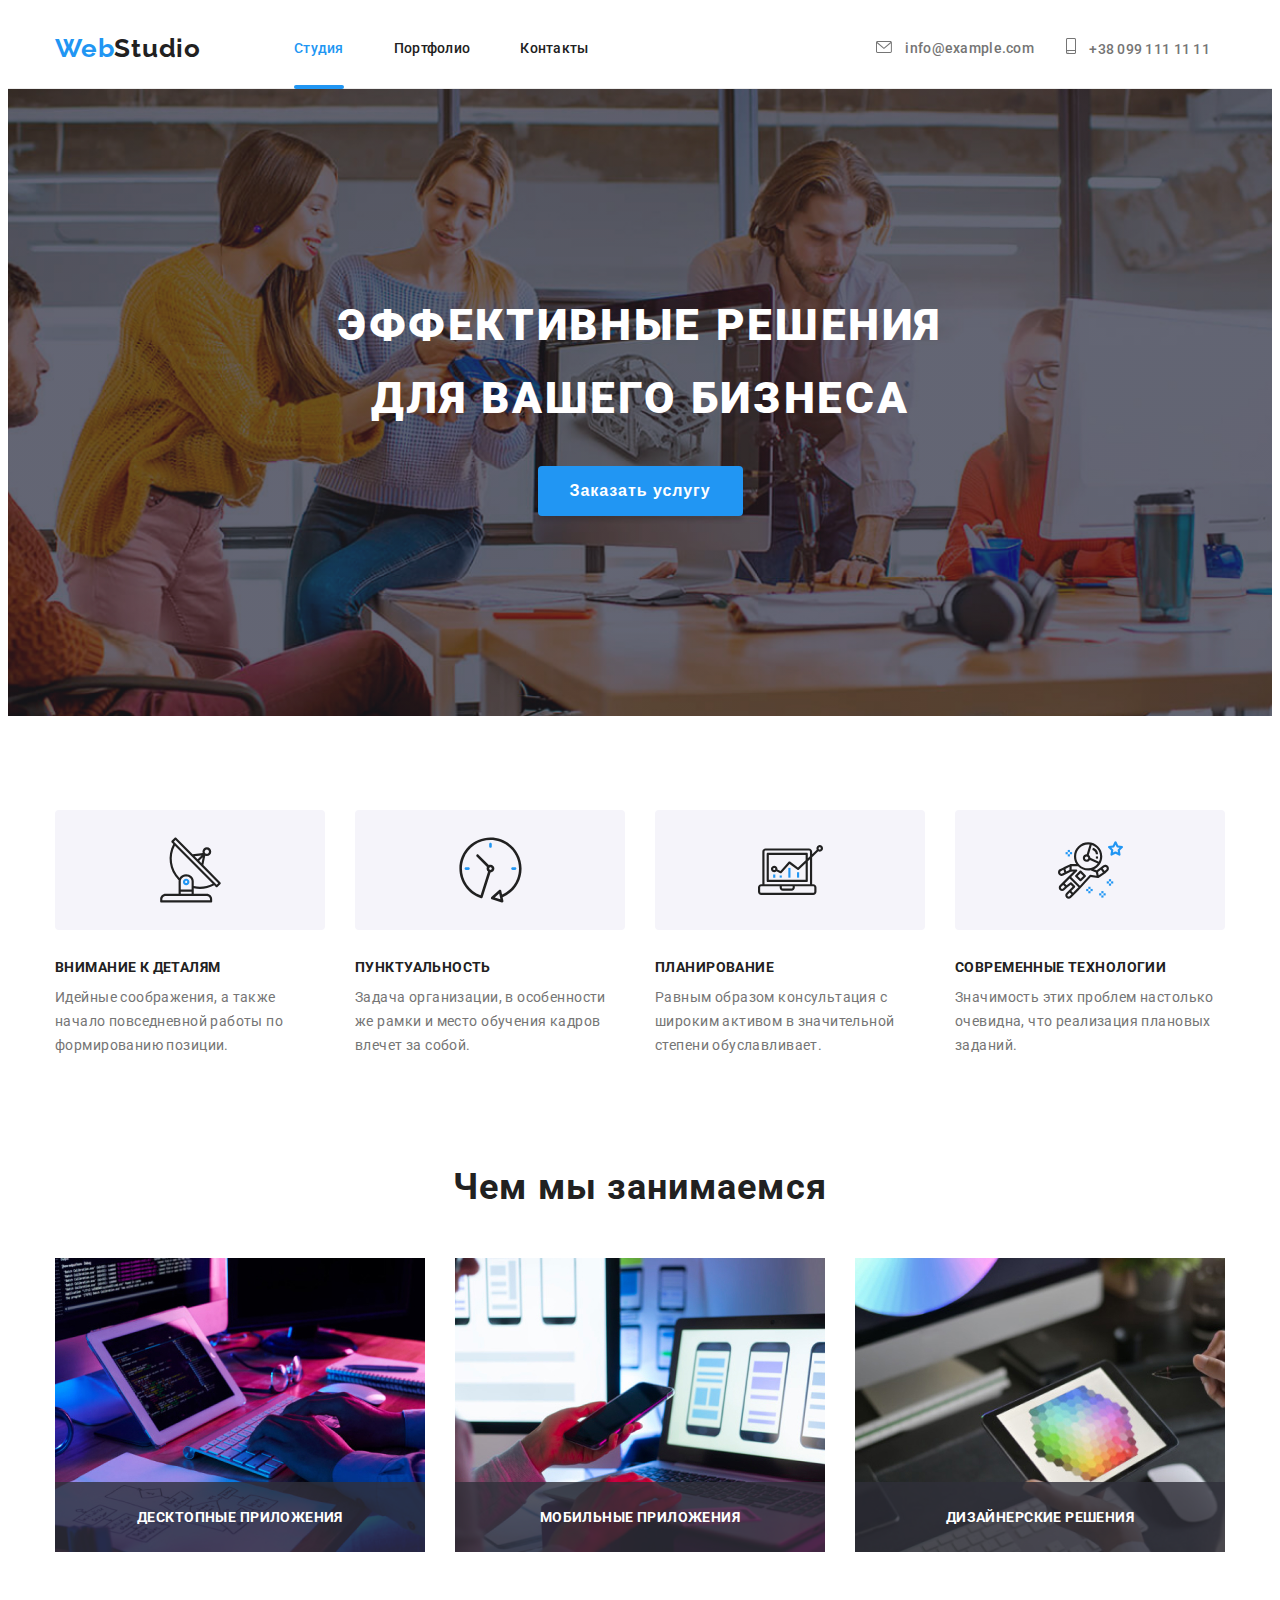
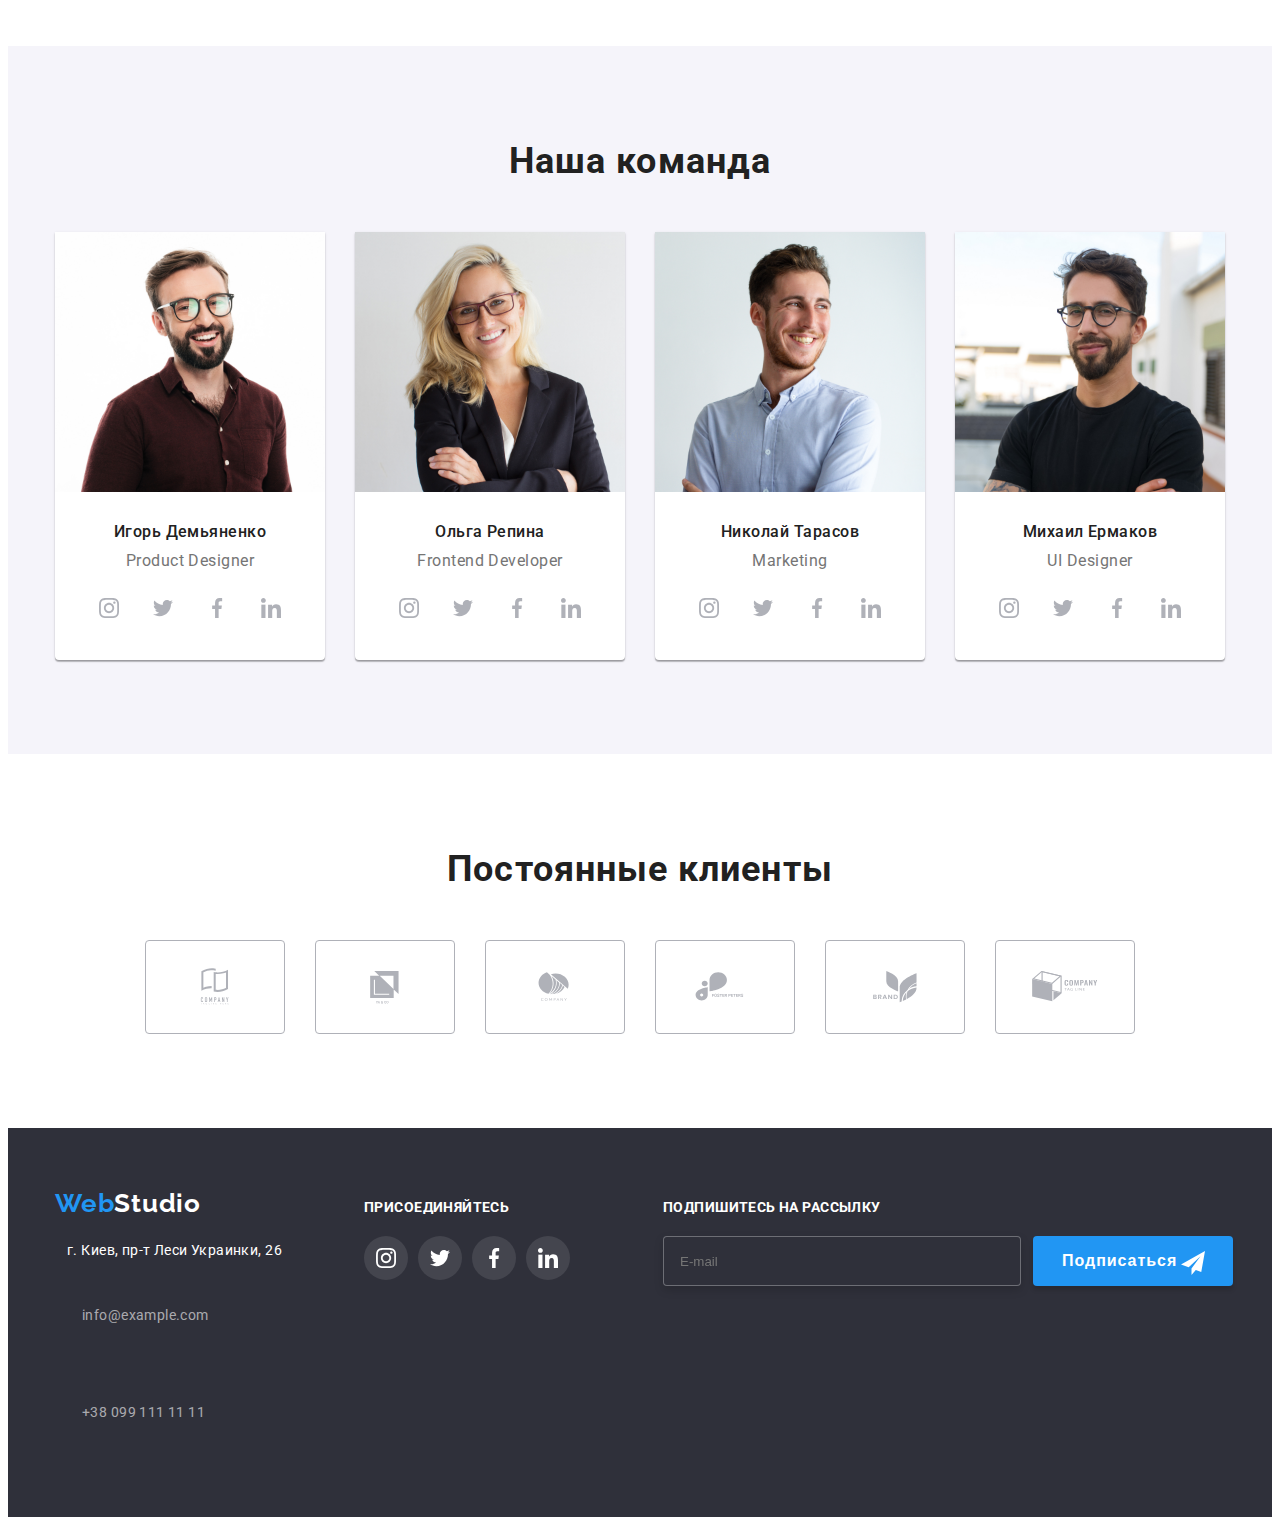
==== commit 715b51af: "edit" ====
--- a/index.html
+++ b/index.html
@@ -68,7 +68,7 @@
                   info@example.com</a
                 >
               </li>
-              <li class="contacts__item contacts__last">
+              <li class="contacts__item contacts--phone">
                 <a class="link" href="tel:+380991111111">
                   <svg class="contacts__icon-smartphone">
                     <use href="./images/icons/sprite.svg#icon-smartphone"></use>
@@ -77,38 +77,38 @@
                 >
               </li>
             </ul>
-            <ul class="list menu__container--link">
-              <li class="link">
+            <ul class="list menu__container--social">
+              <li class="link social__link">
                 <a
                   href=""
-                  class="social-icons__link"
+                  class=""
                   target="_blank"
                   rel="noopener noreferrer"
                   >Instagram</a
                 >
               </li>
-              <li class="link">
+              <li class="link social__link">
                 <a
                   href=""
-                  class="social-icons__link"
+                  class=""
                   target="_blank"
                   rel="noopener noreferrer"
                   >Twitter</a
                 >
               </li>
-              <li class="link">
+              <li class="link social__link">
                 <a
                   href=""
-                  class="social-icons__link"
+                  class=""
                   target="_blank"
                   rel="noopener noreferrer"
                   >Facebook</a
                 >
               </li>
-              <li class="link">
+              <li class="link social__link">
                 <a
                   href=""
-                  class="social-icons__link"
+                  class=""
                   target="_blank"
                   rel="noopener noreferrer"
                   >LinkedIn</a
@@ -120,7 +120,7 @@
       </div>
     </header>
     <main>
-      <!-- <section class="hero-section">
+ <section class="hero-section">
         <div class="hero">
           <h1 class="page-title">
             Эффективные решения <br />
@@ -130,7 +130,7 @@
             Заказать услугу
           </button>
         </div>
-      </section> -->
+      </section> 
 
       <section class="section">
         <div class="container">
--- a/css/main.min.css
+++ b/css/main.min.css
@@ -1,2 +1,2 @@
-:root{--main-text-cl: #212121;--secondary-text-cl: #757575;--social-icons: #afb1b8;--accent-cl: #2196f3;--alt-text-cl: #ffffff;--secondary-ac-cl: #188ce8;--main-bg: #ffffff;--section-bg: #f5f4fa;--dark-bg: #2f303a;--main-font: "Roboto", sans-serif;--title-font: "Raleway", sans-serif;--animation: 250ms cubic-bezier(0.4, 0, 0.2, 1)}.page-footer__block{display:flex;justify-content:center;align-items:center}html{box-sizing:border-box}*,*::before,*::after{box-sizing:inherit}body{font-family:var(--main-font);font-size:18px;line-height:1.67;letter-spacing:0.02em;color:var(--main-text-cl);background:var(--main-bg)}.list{list-style:none;margin:0;padding-left:0}h1,h2,h3,h4,h5,h6,p{margin-top:0}img{display:block;width:100%;height:auto}.link{color:inherit;text-decoration:none;transition-property:color;transition-duration:250ms;transition-timing-function:cubic-bezier(0.4, 0, 0.2, 1)}.link:hover,.link:focus{color:var(--accent-cl)}.visually-hidden{position:absolute;width:1px;height:1px;border:0;margin:-1px;padding:0;clip:rect(0 0 0 0);overflow:hidden}.container{width:100%;padding-left:15px;padding-right:15px;margin-right:auto;margin-left:auto}@media screen and (min-width: 480px){.container{max-width:480px}}@media screen and (min-width: 768px){.container{max-width:768px}}@media screen and (min-width: 1200px){.container{max-width:1200px;padding-left:15px;padding-right:15px}}a span{color:var(--accent-cl)}.logo{display:inline-block;font-size:24px;line-height:1.17;color:var(--main-text-cl);font-style:normal;font-weight:bold;font-family:var(--title-font);letter-spacing:0.03em}@media screen and (min-width: 768px){.logo{margin-right:88px}}@media screen and (min-width: 1199px){.logo{font-size:26px;line-height:1.18;margin-right:93px}}.social-icons{display:flex;justify-content:center}.social-icons__item{margin-right:10px}.social-icons__item:last-child{margin-right:0}.social-icons__link{display:flex;align-items:center;justify-content:center;width:44px;height:44px;border-radius:50%;background-color:var(--main-bg);transition-property:background-color;transition-duration:250ms;transition-timing-function:cubic-bezier(0.4, 0, 0.2, 1);transition-delay:0ms}.social-icons__link:hover,.social-icons__link:focus{background-color:var(--accent-cl);fill:var(--alt-text-cl)}.social-icons__svg{width:20px;height:20px;fill:var(--social-icons);transition-property:fill;transition-duration:250ms;transition-timing-function:cubic-bezier(0.4, 0, 0.2, 1)}.social-icons__link:hover .social-icons__svg,.social-icons__link:focus .social-icons__svg{fill:var(--alt-text-cl)}.social-icons__link-footer{display:flex;align-items:center;justify-content:center;width:44px;height:44px;border-radius:50%;background-color:rgba(255,255,255,0.1);transition-property:background-color;transition-duration:250ms;transition-timing-function:cubic-bezier(0.4, 0, 0.2, 1);transition-delay:0ms}.social-icons__svg--footer{fill:var(--alt-text-cl)}.section{padding-bottom:60px;padding-top:60px}@media screen and (min-width: 1200px){.section{padding-bottom:94px;padding-top:94px}}.hero-section__btn{text-align:center;box-shadow:0px 4px 4px rgba(0,0,0,0.15);border-radius:4px;padding:10px 32px;min-width:200px;min-height:50px;background-color:var(--accent-cl);color:var(--alt-text-cl);border:none}.btn{display:inline-block;font-style:normal;font-weight:bold;font-size:16px;line-height:1.87;letter-spacing:0.06em;cursor:pointer}.page-title{margin:0 auto;padding-bottom:30px;font-family:var(--main-font);font-weight:900;font-style:normal;font-size:44px;line-height:1, 36;letter-spacing:0.06em;text-transform:uppercase}@media screen and (max-width: 1199px){.page-title{font-size:26px;line-height:1.62}}.section__title{letter-spacing:0.03em;font-size:28px;line-height:1.18;margin-bottom:30px;text-align:center}@media screen and (min-width: 1200px){.section__title{margin-bottom:50px;font-size:36px;line-height:1.17}}.backdrop{position:fixed;top:0;left:0;width:100%;height:100%;overflow-y:scroll;background:rgba(0,0,0,0.2);transition:opacity 250ms cubic-bezier(0.4, 0, 0.2, 1),visibility 250ms cubic-bezier(0.4, 0, 0.2, 1)}@media screen and (max-width: 767px){.backdrop{padding:93px 15px 94px}}.backdrop.is-hidden{opacity:0;pointer-events:none;visibility:hidden}.modal{position:absolute;top:50%;left:50%;transform:translate(-50%, -50%);padding:40px;background-color:var(--main-bg);box-shadow:0px 1px 3px rgba(0,0,0,0.12),0px 1px 1px rgba(0,0,0,0.14),0px 2px 1px rgba(0,0,0,0.2);border-radius:4px;transform:translate(-50%, -50%)}@media screen and (max-width: 1199px){.modal{width:450px;height:609px}}@media screen and (min-width: 1200px){.modal{min-height:581px;min-width:528px}}.form{display:flex;flex-direction:column}.form__btn--close{position:absolute;right:15px;top:15px;width:30px;height:30px;border:1px solid rgba(0,0,0,0.1);background-color:var(--main-bg);border-radius:50%;transition:border 250ms cubic-bezier(0.4, 0, 0.2, 1);display:flex;align-items:center;justify-content:center}.form__btn--close:hover,.form__btn--close:focus{border:1px solid var(--accent-cl)}.close-svg{width:18px;height:18px;fill:var(--main-text-cl);transition:fill 250ms cubic-bezier(0.4, 0, 0.2, 1)}.form__btn--close:hover .close-svg,.form__btn--close:focus .close-svg{fill:var(--accent-cl)}.form__slogan{font-style:normal;font-weight:bold;font-size:20px;line-height:1, 15;letter-spacing:0.03em;margin-bottom:12px;text-align:center}.form__label{margin-bottom:4px;font-size:12px;line-height:1.17;letter-spacing:0.01em;color:var(--secondary-text-cl)}.comment{padding:12px 16px;border:1px solid rgba(33,33,33,0.2);border-radius:4px;outline:none;height:120px;resize:none}.comment::placeholder{font-size:14px;line-height:1.14;letter-spacing:0.01em;color:rgba(117,117,117,0.5)}.form__field{display:flex;flex-direction:column;position:relative;margin-bottom:10px}.form__input{padding-left:42px;height:40px;position:relative;border:1px solid rgba(33,33,33,0.2);border-radius:4px;outline:none;transition:border 250ms cubic-bezier(0.4, 0, 0.2, 1)}.form__input:focus,.form__input:hover{border:1px solid var(--accent-cl)}.form__input:focus+.form__svg,.form__input:hover+.form__svg{fill:var(--accent-cl)}.comment:focus,.comment:hover{border:1px solid var(--accent-cl)}.form__svg{position:absolute;left:15px;bottom:11px;transition:fill 250ms cubic-bezier(0.4, 0, 0.2, 1)}.checkbox-agreement{display:flex;width:100%}.checkbox-agreement__label{display:flex;align-items:baseline;margin-top:20px}.checkbox-agreement__icon{display:inline-block;width:16px;height:15px;border:2px solid var(--main-text-cl);border-radius:2px;margin-right:8px}.checkbox:checked+.checkbox-agreement__icon{background-color:var(--accent-cl);background-image:url(../images/icons/icon-check.svg);background-size:contain;background-origin:border-box;border-color:var(--accent-cl)}.checkbox-agreement__text{display:block;font-style:normal;font-weight:normal;font-size:14px;line-height:1.71;letter-spacing:0.03em}.checkbox-agreement__license{color:var(--accent-cl);text-decoration:underline}.form__btn{display:flex;justify-content:center}.form__btn--submit{display:block;width:200px;height:50px;font-style:normal;font-weight:bold;font-size:16px;line-height:1.87;letter-spacing:0.06em;padding:10px 56px 10px 55px;background-color:var(--accent-cl);color:var(--alt-text-cl);box-shadow:0px 4px 4px rgba(0,0,0,0.15);border-radius:4px;transition:background-color 250ms cubic-bezier(0.4, 0, 0.2, 1);cursor:pointer;border:none}.btn-submit:checked{background-color:var(--secondary-ac-cl)}.menu__link{display:inline-block}@media screen and (min-width: 768px){.menu__link{padding-top:32px;padding-bottom:32px}}.menu-button{display:inline-flex;outline:1px solid red;width:40px;height:40px;padding:0;border:0;background-color:transparent}@media screen and (min-width: 768px){.menu-button{display:none}}.menu-button .icon-close{display:none}.menu-button.is-open .icon-close{display:block}.menu-button.is-open .icon-menu{display:none}.menu__container{display:none;width:480px;height:796px}@media screen and (max-width: 767px){.menu__container{background-color:#fff;display:none;position:absolute;top:100%;width:100%;left:0}.menu__container.is-open{display:flex;align-items:flex-start;flex-direction:column}}@media screen and (min-width: 768px){.menu__container{display:flex;width:100%;height:80px;justify-content:space-between}}@media screen and (min-width: 1200px){.menu__container{height:80px;justify-content:space-between}}.menu__item{position:relative}.current{color:var(--accent-cl)}.current::after{display:none}@media screen and (min-width: 768px){.current::after{position:absolute;bottom:-1px;display:block;content:"";height:4px;width:100%;border-radius:2px;background:var(--accent-cl)}}.menu__item{padding-bottom:32px;font-style:normal;font-weight:500;font-size:40px;line-height:1.17;letter-spacing:0.02em}@media screen and (max-width: 767px){.menu__item:last-of-type{margin-bottom:306px}}@media screen and (min-width: 768px){.menu__item{font-style:normal;font-weight:500;font-size:14px;line-height:1.17;letter-spacing:0.02em;padding-bottom:0;margin-bottom:0}.menu__item:not(:last-child){margin-right:50px}}@media screen and (min-width: 1200px){.menu__item .menu__item:not(:last-child){margin-right:50px}}@media screen and (max-width: 767px){.contacts{margin-right:40px}}@media screen and (min-width: 768px){.contacts{display:flex;flex-direction:column;margin-right:15px;color:var(--secondary-text-cl);margin-left:15px;padding-top:21px;padding-bottom:21px}}@media screen and (min-width: 1200px){.contacts{padding-top:32px;padding-bottom:32px;flex-direction:row}}.contacts__item{font-style:normal;font-weight:500;font-size:34px;line-height:1.17;letter-spacing:0.02em;margin-bottom:32px}@media screen and (max-width: 767px){.contacts__item:last-of-type{margin-bottom:64px}}@media screen and (min-width: 768px){.contacts__item{display:flex;align-items:center;font-style:normal;font-weight:500;font-size:12px;line-height:1.17;letter-spacing:0.02em;margin-bottom:10px}}@media screen and (min-width: 1200px){.contacts__item{font-size:14px;line-height:1.17;margin-bottom:0}.contacts__item:last-of-type{margin-left:32px}}.contacts__icon-envelope{display:none}@media screen and (min-width: 768px){.contacts__icon-envelope{display:inline-flex;width:14px;height:10px;margin-right:10px;fill:currentColor}}@media screen and (min-width: 1200px){.contacts__icon-envelope{width:16px;height:12px}}.contacts__icon-smartphone{display:none}@media screen and (min-width: 768px){.contacts__icon-smartphone{display:inline-flex;width:10px;height:14px;margin-right:10px;fill:currentColor}}@media screen and (min-width: 1200px){.contacts__icon-smartphone{width:10px;height:16px}}@media screen and (max-width: 767px){.menu__container--link{font-size:14px;line-height:1.22;letter-spacing:0.02em}}@media screen and (min-width: 768px){.menu__container--link{display:none}}.page-header{border-bottom:1px solid #ececec;min-height:60px}.page-header__container{position:relative;display:flex;align-items:center}@media screen and (max-width: 767px){.page-header__container{min-height:60px}}.page-header .link{display:block}.nav{display:flex;align-items:center;justify-content:space-between;width:100%}@media screen and (max-width: 767px){.nav{justify-content:space-between}}.page-hader__nav{display:flex}@media screen and (max-width: 767px){.page-hader__nav{flex-direction:column;margin-left:40px}}@media screen and (min-width: 768px){.page-hader__nav{display:flex;align-items:center}}.hero-section{display:block;text-align:center;margin:0 auto;max-width:1600px;min-height:400px;padding-top:200px;padding-bottom:200px;background-color:var(--dark-bg);color:var(--alt-text-cl);background-image:linear-gradient(to right, rgba(47,48,58,0.4), rgba(47,48,58,0.4)),url(../images/Img.jpg);background-repeat:no-repeat;background-position:center;background-size:cover}.feature{display:flex;flex-wrap:wrap;justify-content:center;margin-right:-30px}.feature__card{margin-right:30px;justify-content:center}@media screen and (max-width: 767px){.feature__card{width:100%}}@media screen and (min-width: 768px) and (max-width: 1199px){.feature__card{flex-basis:calc((100% - 60px) / 2);margin-right:30px}}@media screen and (min-width: 1200px){.feature__card{flex-basis:calc((100% - 4 * 30px) / 4);margin-right:30px}}.feature__image{display:flex;background-color:var(--section-bg);border-radius:4px;margin-bottom:30px;justify-content:center;align-items:center;height:120px}.feature__icon{width:65px;height:70px}.feature__title{font-size:14px;line-height:1.14;letter-spacing:0.03em;text-transform:uppercase;margin-bottom:10px}.feature__text{font-weight:normal;font-size:14px;line-height:1.71;letter-spacing:0.03em;color:var(--secondary-text-cl)}.product{padding-top:0;display:flex;align-items:center}@media screen and (max-width: 1199px){.product{display:none}}.product__list{display:flex;margin-right:-30px}.product__item{display:flex;flex-basis:calc((100% - 90px) / 3);margin-right:30px}.product__name{position:absolute;bottom:0;font-style:normal;font-weight:bold;font-size:14px;margin-bottom:0;line-height:16px;text-align:center;letter-spacing:0.03em;text-transform:uppercase;padding-top:27px;padding-bottom:27px;width:100%;color:var(--alt-text-cl);background:rgba(47,48,58,0.8)}.product__card{position:relative;display:flex}.team{background:var(--section-bg)}.team__list{margin-right:-30px;display:flex;flex-wrap:wrap}.team__card{box-shadow:0px 1px 3px rgba(0,0,0,0.12),0px 1px 1px rgba(0,0,0,0.14),0px 2px 1px rgba(0,0,0,0.2);border-radius:0px 0px 4px 4px;margin-right:30px;margin-bottom:30px;background-color:var(--main-bg)}@media screen and (min-width: 1200px){.team__card{flex-basis:calc((100% - 120px) / 4);margin-bottom:0}.team__card:last-of-type{margin-right:0}}@media screen and (min-width: 768px) and (max-width: 1199px){.team__card{flex-basis:calc((100% - 60px) / 2)}.team__card:nth-child(2n){margin-right:0}}.team__name{text-align:center;margin-bottom:0;padding-bottom:10px;font-weight:500;font-size:16px;line-height:1.19;letter-spacing:0.03em}.team__position{text-align:center;margin-bottom:16px;font-weight:normal;font-size:16px;line-height:1.19;letter-spacing:0.03em;color:var(--secondary-text-cl)}.team__item{padding-top:30px;padding-bottom:30px}.clients{display:flex;flex-wrap:wrap;justify-content:center;align-items:center;margin:-15px}.clients__item{display:flex;border-radius:4px;border:1px solid var(--social-icons);justify-content:center;padding:16px 32px;margin:15px;transition-property:background-color;transition-duration:250ms;transition-timing-function:cubic-bezier(0.4, 0, 0.2, 1);transition:border 250ms cubic-bezier(0.4, 0, 0.2, 1)}.clients__item:hover,.clients__item:focus{border:1px solid var(--accent-cl)}.clients__item:hover .clients__svg,.clients__item:focus .clients__svg{fill:var(--accent-cl)}.clients__card{flex-wrap:wrap}@media screen and (max-width: 767px){.clients__card{flex-basis:calc((100% - 60px) / 2)}.clients__card:nth-child(-n+2){margin-top:0}}@media screen and (min-width: 768px) and (max-width: 1199px){.clients__card{flex-basis:calc((100% - 90px) / 3)}.clients__card:nth-child(-n+3){margin-top:0}}@media screen and (min-width: 1200px){.clients__card{width:170px}}.clients__card:last-child{margin-right:0}.clients__svg{fill:var(--social-icons);width:106px;height:60px;align-items:center}.page-footer{padding-bottom:60px;padding-top:60px;color:var(--alt-text-cl);background-color:var(--dark-bg)}.page-footer__logo{margin-bottom:20px;color:var(--alt-text-cl)}@media screen and (max-width: 768px){.page-footer__container{flex-direction:column}}@media screen and (min-width: 1200px){.page-footer__container{display:flex;align-items:baseline}}.page-footer__contacts{display:flex;flex-direction:column;flex-wrap:nowrap;align-items:center;justify-content:center}@media screen and (min-width: 1200px){.page-footer__contacts{margin-right:70px}}.page-footer__item a{display:inline-block}.page-footer__item{display:block;justify-content:center;margin-bottom:9px;font-style:normal;font-weight:normal;font-size:14px;line-height:1.71;letter-spacing:0.03em}.page-footer__item:last-child{margin-bottom:0}.address{display:flex;flex-direction:column;align-items:center}@media screen and (min-width: 1200px){.address{align-items:flex-start}}.page-footer__item .contacts{color:rgba(255,255,255,0.6);margin-right:0}.page-footer__social-links{display:flex;flex-direction:column;align-items:center;margin-bottom:60px;margin-top:60px}@media screen and (min-width: 768px){.page-footer__social-links{margin-left:165px;margin-top:0;margin-bottom:0}}@media screen and (min-width: 1200px){.page-footer__social-links{margin-right:93px;margin-left:0;margin-top:0;margin-bottom:0;align-items:flex-start}}.page-footer__slogan{font-weight:bold;font-size:14px;line-height:1.14;letter-spacing:0.03em;text-transform:uppercase;margin-bottom:20px}.page-footer__block{flex-direction:column}@media screen and (min-width: 768px) and (max-width: 1199px){.page-footer__block{margin-bottom:60px}}@media screen and (min-width: 768px){.page-footer__block{flex-direction:row;align-items:baseline}}@media screen and (min-width: 1200px){.page-footer__block{justify-content:left}}.subcribe{display:flex;align-items:center;justify-content:center;flex-direction:column;width:100%}@media screen and (min-width: 1200px){.subcribe{align-items:flex-start}}.subcribe__input{height:50px;padding:15px 16px;outline:none;color:var(--alt-text-cl);border:1px solid rgba(255,255,255,0.3);box-sizing:border-box;filter:drop-shadow(0px 4px 4px rgba(0,0,0,0.15));border-radius:4px;background-color:var(--dark-bg)}@media screen and (max-width: 1199px){.subcribe__input{max-width:450px;width:100%;margin-bottom:20px}}@media screen and (min-width: 1200px){.subcribe__input{width:358px}}.subcribe__form{display:flex;flex-direction:column}@media screen and (min-width: 1200px){.subcribe__form{display:flex;flex-direction:row}}.subcribe__icon{position:absolute;fill:var(--alt-text-cl);align-items:center;right:28px;bottom:11px}.subscribe__btn{position:relative;display:block;align-items:center;width:200px;height:50px;padding-top:10px;padding-bottom:10px;padding-left:29px;padding-right:62px;cursor:pointer;margin-left:12px;font-style:normal;font-weight:bold;font-size:16px;line-height:1.87;letter-spacing:0.06em;background-color:var(--accent-cl);box-shadow:0px 4px 4px rgba(0,0,0,0.15);border-radius:4px;color:var(--alt-text-cl);border:none}.filter__list{display:flex;margin-bottom:50px;justify-content:center}.filter__btn{font-weight:500;font-size:16px;line-height:1.62;letter-spacing:0.03em;color:var(--main-text-cl);cursor:pointer;background:var(--section-bg);transition:background-color 250ms cubic-bezier(0.4, 0, 0.2, 1),color 50ms cubic-bezier(0.4, 0, 0.2, 1),box-shadow 250ms cubic-bezier(0.4, 0, 0.2, 1);margin-right:8px;padding:6px 22px;border-radius:4px;border:none}.filter__btn:hover,.filter__btn:focus{color:var(--alt-text-cl);background-color:var(--accent-cl);box-shadow:0px 3px 1px rgba(0,0,0,0.1),0px 1px 2px rgba(0,0,0,0.08),0px 2px 2px rgba(0,0,0,0.12)}.portfolio__list{display:flex;flex-wrap:wrap}.portfolio-project{width:370px;margin-right:30px;margin-bottom:30px;transition-property:box-shadow;transition-duration:250ms;transition-timing-function:cubic-bezier(0.4, 0, 0.2, 1)}.portfolio-project:hover{box-shadow:0px 1px 1px rgba(0,0,0,0.12),0px 4px 4px rgba(0,0,0,0.06),1px 4px 6px rgba(0,0,0,0.16)}.portfolio-project:hover .portfolio-project__text,.portfolio-project:focus .portfolio-project__text{transform:translateY(0)}@media screen and (max-width: 767px){.portfolio-project{flex-basis:calc((100% - 60px) / 2)}.portfolio-project:nth-child(-n+2){margin-top:0}}@media screen and (min-width: 768px) and (max-width: 1199px){.portfolio-project{flex-basis:calc((100% - 90px) / 3)}.portfolio-project:nth-child(-n+3){margin-top:0}}@media screen and (min-width: 1200px){.portfolio-project{width:370px}}.portfolio-project:nth-child(3n){margin-right:0}.portfolio-project:nth-last-child(-n+3){margin-bottom:0}.portfolio-project__item{padding:20px 24px 20px 24px;border-right:1px solid #eeeeee;border-left:1px solid #eeeeee;border-bottom:1px solid #eeeeee;margin-bottom:0}.portfolio-project__overlay{position:relative;overflow:hidden}.portfolio-project__text{position:absolute;bottom:0;padding:63px 24px;margin-bottom:0;font-style:normal;font-weight:normal;font-size:18px;line-height:1.56;letter-spacing:0.03em;width:100%;height:100%;background-color:rgba(33,150,243,0.9);color:var(--alt-text-cl);transform:translateY(100%);transition:transform 250ms cubic-bezier(0.4, 0, 0.2, 1)}.portfolio-project__title{margin-bottom:4px;text-align:start;font-weight:bold;font-size:18px;line-height:2;letter-spacing:0.06em}.portfolio-project__filter{font-weight:normal;font-size:16px;line-height:1.87;letter-spacing:0.03em;color:var(--secondary-text-cl);margin-bottom:0}
+:root{--main-text-cl: #212121;--secondary-text-cl: #757575;--social-icons: #afb1b8;--accent-cl: #2196f3;--alt-text-cl: #ffffff;--secondary-ac-cl: #188ce8;--main-bg: #ffffff;--section-bg: #f5f4fa;--dark-bg: #2f303a;--main-font: "Roboto", sans-serif;--title-font: "Raleway", sans-serif;--animation: 250ms cubic-bezier(0.4, 0, 0.2, 1)}.page-footer__block{display:flex;justify-content:center;align-items:center}html{box-sizing:border-box}*,*::before,*::after{box-sizing:inherit}body{font-family:var(--main-font);font-size:18px;line-height:1.67;letter-spacing:0.02em;color:var(--main-text-cl);background:var(--main-bg)}.list{list-style:none;margin:0;padding-left:0}h1,h2,h3,h4,h5,h6,p{margin-top:0}img{display:block;width:100%;height:auto}.link{color:inherit;text-decoration:none;transition-property:color;transition-duration:250ms;transition-timing-function:cubic-bezier(0.4, 0, 0.2, 1)}.link:hover,.link:focus{color:var(--accent-cl)}.visually-hidden{position:absolute;width:1px;height:1px;border:0;margin:-1px;padding:0;clip:rect(0 0 0 0);overflow:hidden}.container{width:100%;padding-left:15px;padding-right:15px;margin-right:auto;margin-left:auto}@media screen and (min-width: 480px){.container{max-width:480px}}@media screen and (min-width: 768px){.container{max-width:768px}}@media screen and (min-width: 1200px){.container{max-width:1200px;padding-left:15px;padding-right:15px}}a span{color:var(--accent-cl)}.logo{display:inline-block;font-size:24px;line-height:1.17;color:var(--main-text-cl);font-style:normal;font-weight:bold;font-family:var(--title-font);letter-spacing:0.03em}@media screen and (min-width: 1199px){.logo{font-size:26px;line-height:1.18;margin-right:93px}}.social-icons{display:flex;justify-content:center}.social-icons__item{margin-right:10px}.social-icons__item:last-child{margin-right:0}.social-icons__link{display:flex;align-items:center;justify-content:center;width:44px;height:44px;border-radius:50%;background-color:var(--main-bg);transition-property:background-color;transition-duration:250ms;transition-timing-function:cubic-bezier(0.4, 0, 0.2, 1);transition-delay:0ms}.social-icons__link:hover,.social-icons__link:focus{background-color:var(--accent-cl);fill:var(--alt-text-cl)}.social-icons__svg{width:20px;height:20px;fill:var(--social-icons);transition-property:fill;transition-duration:250ms;transition-timing-function:cubic-bezier(0.4, 0, 0.2, 1)}.social-icons__link:hover .social-icons__svg,.social-icons__link:focus .social-icons__svg{fill:var(--alt-text-cl)}.social-icons__link-footer{display:flex;align-items:center;justify-content:center;width:44px;height:44px;border-radius:50%;background-color:rgba(255,255,255,0.1);transition-property:background-color;transition-duration:250ms;transition-timing-function:cubic-bezier(0.4, 0, 0.2, 1);transition-delay:0ms}.social-icons__svg--footer{fill:var(--alt-text-cl)}.section{padding-bottom:60px;padding-top:60px}@media screen and (min-width: 1200px){.section{padding-bottom:94px;padding-top:94px}}.hero-section__btn{text-align:center;box-shadow:0px 4px 4px rgba(0,0,0,0.15);border-radius:4px;padding:10px 32px;min-width:200px;min-height:50px;background-color:var(--accent-cl);color:var(--alt-text-cl);border:none}.btn{display:inline-block;font-style:normal;font-weight:bold;font-size:16px;line-height:1.87;letter-spacing:0.06em;cursor:pointer}.page-title{margin:0 auto;padding-bottom:30px;font-family:var(--main-font);font-weight:900;font-style:normal;font-size:44px;line-height:1, 36;letter-spacing:0.06em;text-transform:uppercase}@media screen and (max-width: 1199px){.page-title{font-size:26px;line-height:1.62}}.section__title{letter-spacing:0.03em;font-size:28px;line-height:1.18;margin-bottom:30px;text-align:center}@media screen and (min-width: 1200px){.section__title{margin-bottom:50px;font-size:36px;line-height:1.17}}.backdrop{position:fixed;top:0;left:0;width:100%;height:100%;overflow-y:scroll;background:rgba(0,0,0,0.2);transition:opacity 250ms cubic-bezier(0.4, 0, 0.2, 1),visibility 250ms cubic-bezier(0.4, 0, 0.2, 1)}@media screen and (max-width: 767px){.backdrop{padding:93px 15px 94px}}.backdrop.is-hidden{opacity:0;pointer-events:none;visibility:hidden}.modal{position:absolute;top:50%;left:50%;transform:translate(-50%, -50%);padding:40px;background-color:var(--main-bg);box-shadow:0px 1px 3px rgba(0,0,0,0.12),0px 1px 1px rgba(0,0,0,0.14),0px 2px 1px rgba(0,0,0,0.2);border-radius:4px;transform:translate(-50%, -50%)}@media screen and (max-width: 1199px){.modal{width:450px;height:609px}}@media screen and (min-width: 1200px){.modal{min-height:581px;min-width:528px}}.form{display:flex;flex-direction:column}.form__btn--close{position:absolute;right:15px;top:15px;width:30px;height:30px;border:1px solid rgba(0,0,0,0.1);background-color:var(--main-bg);border-radius:50%;transition:border 250ms cubic-bezier(0.4, 0, 0.2, 1);display:flex;align-items:center;justify-content:center}.form__btn--close:hover,.form__btn--close:focus{border:1px solid var(--accent-cl)}.close-svg{width:18px;height:18px;fill:var(--main-text-cl);transition:fill 250ms cubic-bezier(0.4, 0, 0.2, 1)}.form__btn--close:hover .close-svg,.form__btn--close:focus .close-svg{fill:var(--accent-cl)}.form__slogan{font-style:normal;font-weight:bold;font-size:20px;line-height:1, 15;letter-spacing:0.03em;margin-bottom:12px;text-align:center}.form__label{margin-bottom:4px;font-size:12px;line-height:1.17;letter-spacing:0.01em;color:var(--secondary-text-cl)}.comment{padding:12px 16px;border:1px solid rgba(33,33,33,0.2);border-radius:4px;outline:none;height:120px;resize:none}.comment::placeholder{font-size:14px;line-height:1.14;letter-spacing:0.01em;color:rgba(117,117,117,0.5)}.form__field{display:flex;flex-direction:column;position:relative;margin-bottom:10px}.form__input{padding-left:42px;height:40px;position:relative;border:1px solid rgba(33,33,33,0.2);border-radius:4px;outline:none;transition:border 250ms cubic-bezier(0.4, 0, 0.2, 1)}.form__input:focus,.form__input:hover{border:1px solid var(--accent-cl)}.form__input:focus+.form__svg,.form__input:hover+.form__svg{fill:var(--accent-cl)}.comment:focus,.comment:hover{border:1px solid var(--accent-cl)}.form__svg{position:absolute;left:15px;bottom:11px;transition:fill 250ms cubic-bezier(0.4, 0, 0.2, 1)}.checkbox-agreement{display:flex;width:100%}.checkbox-agreement__label{display:flex;align-items:baseline;margin-top:20px}.checkbox-agreement__icon{display:inline-block;width:16px;height:15px;border:2px solid var(--main-text-cl);border-radius:2px;margin-right:8px}.checkbox:checked+.checkbox-agreement__icon{background-color:var(--accent-cl);background-image:url(../images/icons/icon-check.svg);background-size:contain;background-origin:border-box;border-color:var(--accent-cl)}.checkbox-agreement__text{display:block;font-style:normal;font-weight:normal;font-size:14px;line-height:1.71;letter-spacing:0.03em}.checkbox-agreement__license{color:var(--accent-cl);text-decoration:underline}.form__btn{display:flex;justify-content:center}.form__btn--submit{display:block;width:200px;height:50px;font-style:normal;font-weight:bold;font-size:16px;line-height:1.87;letter-spacing:0.06em;padding:10px 56px 10px 55px;background-color:var(--accent-cl);color:var(--alt-text-cl);box-shadow:0px 4px 4px rgba(0,0,0,0.15);border-radius:4px;transition:background-color 250ms cubic-bezier(0.4, 0, 0.2, 1);cursor:pointer;border:none}.btn-submit:checked{background-color:var(--secondary-ac-cl)}.menu__link{display:inline-block}@media screen and (min-width: 768px){.menu__link{padding-top:32px;padding-bottom:32px}}.menu-button{display:inline-flex;outline:1px solid red;width:40px;height:40px;padding:0;border:0;background-color:transparent}@media screen and (min-width: 768px){.menu-button{display:none}}.menu-button .icon-close{display:none}.menu-button.is-open .icon-close{display:block}.menu-button.is-open .icon-menu{display:none}.menu__container{display:none;width:480px;height:796px}@media screen and (max-width: 767px){.menu__container{background-color:#fff;display:none;position:absolute;top:100%;width:100%;left:0;overflow:scroll}.menu__container.is-open{display:flex;align-items:flex-start;flex-direction:column}}@media screen and (min-width: 768px){.menu__container{display:flex;height:80px;justify-content:space-between}}@media screen and (min-width: 1200px){.menu__container{height:80px;width:100%;justify-content:space-between}}.menu__item{position:relative}.current{color:var(--accent-cl)}.current::after{display:none}@media screen and (min-width: 768px){.current::after{position:absolute;bottom:-1px;display:block;content:"";height:4px;width:100%;border-radius:2px;background:var(--accent-cl)}}.menu__item{padding-bottom:32px;font-style:normal;font-weight:500;font-size:40px;line-height:1.17;letter-spacing:0.02em}@media screen and (max-width: 767px){.menu__item:last-of-type{margin-bottom:306px}}@media screen and (min-width: 768px){.menu__item{font-style:normal;font-weight:500;font-size:14px;line-height:1.17;letter-spacing:0.02em;padding-bottom:0;margin-bottom:0}.menu__item:not(:last-child){margin-right:50px}}@media screen and (min-width: 1200px){.menu__item .menu__item:not(:last-child){margin-right:50px}}@media screen and (max-width: 767px){.menu__container--social{display:flex;width:100%;justify-content:space-between;margin-right:40px}}@media screen and (min-width: 768px){.menu__container--social{display:none}}.social__link{font-size:18px;line-height:1.22;letter-spacing:0.02em;margin-right:20px;color:var(--accent-cl);transition-property:color;transition-duration:250ms;transition-timing-function:cubic-bezier(0.4, 0, 0.2, 1)}.social__link:hover,.social__link:focus{color:var(--accent-cl)}.contacts{color:var(--secondary-text-cl)}@media screen and (max-width: 767px){.contacts{margin-right:40px;flex-direction:column-reverse}}@media screen and (min-width: 768px){.contacts{display:flex;flex-direction:column;margin-right:15px;margin-left:15px;padding-top:21px;padding-bottom:21px}}@media screen and (min-width: 1200px){.contacts{padding-top:32px;padding-bottom:32px;flex-direction:row}}@media screen and (max-width: 767px){.contacts--phone{color:var(--accent-cl)}}.contacts__item{font-style:normal;font-weight:500;font-size:34px;line-height:1.17;letter-spacing:0.02em;margin-bottom:32px}@media screen and (max-width: 767px){.contacts__item:last-of-type{margin-bottom:64px}}@media screen and (min-width: 768px){.contacts__item{display:flex;align-items:center;font-style:normal;font-weight:500;font-size:12px;line-height:1.17;letter-spacing:0.02em;margin-bottom:10px}}@media screen and (min-width: 1200px){.contacts__item{font-size:14px;line-height:1.17;margin-bottom:0}.contacts__item:last-of-type{margin-left:32px}}.contacts__icon-envelope{display:none}@media screen and (min-width: 768px){.contacts__icon-envelope{display:inline-flex;width:14px;height:10px;margin-right:8px;fill:currentColor}}@media screen and (min-width: 1200px){.contacts__icon-envelope{width:16px;height:12px;margin-right:10px}}.contacts__icon-smartphone{display:none}@media screen and (min-width: 768px){.contacts__icon-smartphone{display:inline-flex;width:10px;height:14px;margin-right:8px;fill:currentColor}}@media screen and (min-width: 1200px){.contacts__icon-smartphone{width:10px;height:16px;margin-right:10px}}.page-header{border-bottom:1px solid #ececec;min-height:60px}.page-header__container{position:relative;display:flex;align-items:center}@media screen and (max-width: 767px){.page-header__container{min-height:60px}}.page-header .link{display:block}.nav{display:flex;align-items:center;justify-content:space-between;width:100%}@media screen and (max-width: 767px){.nav{justify-content:space-between}}.page-hader__nav{display:flex}@media screen and (max-width: 767px){.page-hader__nav{flex-direction:column;margin-left:40px}}@media screen and (min-width: 768px){.page-hader__nav{display:flex;align-items:center}}.hero-section{display:block;text-align:center;margin:0 auto;max-width:1600px;min-height:400px;padding-top:200px;padding-bottom:200px;background-color:var(--dark-bg);color:var(--alt-text-cl);background-image:linear-gradient(to right, rgba(47,48,58,0.4), rgba(47,48,58,0.4)),url(../images/Img.jpg);background-repeat:no-repeat;background-position:center;background-size:cover}.feature{display:flex;flex-wrap:wrap;justify-content:center;margin-right:-30px}.feature__card{margin-right:30px;justify-content:center}@media screen and (max-width: 767px){.feature__card{width:100%}}@media screen and (min-width: 768px) and (max-width: 1199px){.feature__card{flex-basis:calc((100% - 60px) / 2);margin-right:30px}}@media screen and (min-width: 1200px){.feature__card{flex-basis:calc((100% - 4 * 30px) / 4);margin-right:30px}}.feature__image{display:flex;background-color:var(--section-bg);border-radius:4px;margin-bottom:30px;justify-content:center;align-items:center;height:120px}.feature__icon{width:65px;height:70px}.feature__title{font-size:14px;line-height:1.14;letter-spacing:0.03em;text-transform:uppercase;margin-bottom:10px}.feature__text{font-weight:normal;font-size:14px;line-height:1.71;letter-spacing:0.03em;color:var(--secondary-text-cl)}.product{padding-top:0;display:flex;align-items:center}@media screen and (max-width: 1199px){.product{display:none}}.product__list{display:flex;margin-right:-30px}.product__item{display:flex;flex-basis:calc((100% - 90px) / 3);margin-right:30px}.product__name{position:absolute;bottom:0;font-style:normal;font-weight:bold;font-size:14px;margin-bottom:0;line-height:16px;text-align:center;letter-spacing:0.03em;text-transform:uppercase;padding-top:27px;padding-bottom:27px;width:100%;color:var(--alt-text-cl);background:rgba(47,48,58,0.8)}.product__card{position:relative;display:flex}.team{background:var(--section-bg)}.team__list{margin-right:-30px;display:flex;flex-wrap:wrap}.team__card{box-shadow:0px 1px 3px rgba(0,0,0,0.12),0px 1px 1px rgba(0,0,0,0.14),0px 2px 1px rgba(0,0,0,0.2);border-radius:0px 0px 4px 4px;margin-right:30px;margin-bottom:30px;background-color:var(--main-bg)}@media screen and (min-width: 1200px){.team__card{flex-basis:calc((100% - 120px) / 4);margin-bottom:0}.team__card:last-of-type{margin-right:0}}@media screen and (min-width: 768px) and (max-width: 1199px){.team__card{flex-basis:calc((100% - 60px) / 2)}.team__card:nth-child(2n){margin-right:0}}.team__name{text-align:center;margin-bottom:0;padding-bottom:10px;font-weight:500;font-size:16px;line-height:1.19;letter-spacing:0.03em}.team__position{text-align:center;margin-bottom:16px;font-weight:normal;font-size:16px;line-height:1.19;letter-spacing:0.03em;color:var(--secondary-text-cl)}.team__item{padding-top:30px;padding-bottom:30px}.clients{display:flex;flex-wrap:wrap;justify-content:center;align-items:center;margin:-15px}.clients__item{display:flex;border-radius:4px;border:1px solid var(--social-icons);justify-content:center;padding:16px 32px;margin:15px;transition-property:background-color;transition-duration:250ms;transition-timing-function:cubic-bezier(0.4, 0, 0.2, 1);transition:border 250ms cubic-bezier(0.4, 0, 0.2, 1)}.clients__item:hover,.clients__item:focus{border:1px solid var(--accent-cl)}.clients__item:hover .clients__svg,.clients__item:focus .clients__svg{fill:var(--accent-cl)}.clients__card{flex-wrap:wrap}@media screen and (max-width: 767px){.clients__card{flex-basis:calc((100% - 60px) / 2)}.clients__card:nth-child(-n+2){margin-top:0}}@media screen and (min-width: 768px) and (max-width: 1199px){.clients__card{flex-basis:calc((100% - 90px) / 3)}.clients__card:nth-child(-n+3){margin-top:0}}@media screen and (min-width: 1200px){.clients__card{width:170px}}.clients__card:last-child{margin-right:0}.clients__svg{fill:var(--social-icons);width:106px;height:60px;align-items:center}.page-footer{padding-bottom:60px;padding-top:60px;color:var(--alt-text-cl);background-color:var(--dark-bg)}.page-footer__logo{margin-bottom:20px;color:var(--alt-text-cl)}@media screen and (max-width: 768px){.page-footer__container{flex-direction:column}}@media screen and (min-width: 1200px){.page-footer__container{display:flex;align-items:baseline}}.page-footer__contacts{display:flex;flex-direction:column;flex-wrap:nowrap;align-items:center;justify-content:center}@media screen and (min-width: 1200px){.page-footer__contacts{margin-right:70px}}.page-footer__item a{display:inline-block}.page-footer__item{display:block;justify-content:center;margin-bottom:9px;font-style:normal;font-weight:normal;font-size:14px;line-height:1.71;letter-spacing:0.03em}.page-footer__item:last-child{margin-bottom:0}.address{display:flex;flex-direction:column;align-items:center}@media screen and (min-width: 1200px){.address{align-items:flex-start}}.page-footer__item .contacts{color:rgba(255,255,255,0.6);margin-right:0}.page-footer__social-links{display:flex;flex-direction:column;align-items:center;margin-bottom:60px;margin-top:60px}@media screen and (min-width: 768px){.page-footer__social-links{margin-left:165px;margin-top:0;margin-bottom:0}}@media screen and (min-width: 1200px){.page-footer__social-links{margin-right:93px;margin-left:0;margin-top:0;margin-bottom:0;align-items:flex-start}}.page-footer__slogan{font-weight:bold;font-size:14px;line-height:1.14;letter-spacing:0.03em;text-transform:uppercase;margin-bottom:20px}.page-footer__block{flex-direction:column}@media screen and (min-width: 768px) and (max-width: 1199px){.page-footer__block{margin-bottom:60px}}@media screen and (min-width: 768px){.page-footer__block{flex-direction:row;align-items:baseline}}@media screen and (min-width: 1200px){.page-footer__block{justify-content:left}}.subcribe{display:flex;align-items:center;justify-content:center;flex-direction:column;width:100%}@media screen and (min-width: 1200px){.subcribe{align-items:flex-start}}.subcribe__input{height:50px;padding:15px 16px;outline:none;color:var(--alt-text-cl);border:1px solid rgba(255,255,255,0.3);box-sizing:border-box;filter:drop-shadow(0px 4px 4px rgba(0,0,0,0.15));border-radius:4px;background-color:var(--dark-bg)}@media screen and (max-width: 1199px){.subcribe__input{max-width:450px;width:100%;margin-bottom:20px}}@media screen and (min-width: 1200px){.subcribe__input{width:358px}}.subcribe__form{display:flex;flex-direction:column}@media screen and (min-width: 1200px){.subcribe__form{display:flex;flex-direction:row}}.subcribe__icon{position:absolute;fill:var(--alt-text-cl);align-items:center;right:28px;bottom:11px}.subscribe__btn{position:relative;display:block;align-items:center;width:200px;height:50px;padding-top:10px;padding-bottom:10px;padding-left:29px;padding-right:62px;cursor:pointer;margin-left:12px;font-style:normal;font-weight:bold;font-size:16px;line-height:1.87;letter-spacing:0.06em;background-color:var(--accent-cl);box-shadow:0px 4px 4px rgba(0,0,0,0.15);border-radius:4px;color:var(--alt-text-cl);border:none}.filter__list{display:flex;margin-bottom:50px;justify-content:center}.filter__btn{font-weight:500;font-size:16px;line-height:1.62;letter-spacing:0.03em;color:var(--main-text-cl);cursor:pointer;background:var(--section-bg);transition:background-color 250ms cubic-bezier(0.4, 0, 0.2, 1),color 50ms cubic-bezier(0.4, 0, 0.2, 1),box-shadow 250ms cubic-bezier(0.4, 0, 0.2, 1);margin-right:8px;padding:6px 22px;border-radius:4px;border:none}.filter__btn:hover,.filter__btn:focus{color:var(--alt-text-cl);background-color:var(--accent-cl);box-shadow:0px 3px 1px rgba(0,0,0,0.1),0px 1px 2px rgba(0,0,0,0.08),0px 2px 2px rgba(0,0,0,0.12)}.portfolio__list{display:flex;flex-wrap:wrap}.portfolio-project{width:370px;margin-right:30px;margin-bottom:30px;transition-property:box-shadow;transition-duration:250ms;transition-timing-function:cubic-bezier(0.4, 0, 0.2, 1)}.portfolio-project:hover{box-shadow:0px 1px 1px rgba(0,0,0,0.12),0px 4px 4px rgba(0,0,0,0.06),1px 4px 6px rgba(0,0,0,0.16)}.portfolio-project:hover .portfolio-project__text,.portfolio-project:focus .portfolio-project__text{transform:translateY(0)}@media screen and (max-width: 767px){.portfolio-project{flex-basis:calc((100% - 60px) / 2)}.portfolio-project:nth-child(-n+2){margin-top:0}}@media screen and (min-width: 768px) and (max-width: 1199px){.portfolio-project{flex-basis:calc((100% - 90px) / 3)}.portfolio-project:nth-child(-n+3){margin-top:0}}@media screen and (min-width: 1200px){.portfolio-project{width:370px}}.portfolio-project:nth-child(3n){margin-right:0}.portfolio-project:nth-last-child(-n+3){margin-bottom:0}.portfolio-project__item{padding:20px 24px 20px 24px;border-right:1px solid #eeeeee;border-left:1px solid #eeeeee;border-bottom:1px solid #eeeeee;margin-bottom:0}.portfolio-project__overlay{position:relative;overflow:hidden}.portfolio-project__text{position:absolute;bottom:0;padding:63px 24px;margin-bottom:0;font-style:normal;font-weight:normal;font-size:18px;line-height:1.56;letter-spacing:0.03em;width:100%;height:100%;background-color:rgba(33,150,243,0.9);color:var(--alt-text-cl);transform:translateY(100%);transition:transform 250ms cubic-bezier(0.4, 0, 0.2, 1)}.portfolio-project__title{margin-bottom:4px;text-align:start;font-weight:bold;font-size:18px;line-height:2;letter-spacing:0.06em}.portfolio-project__filter{font-weight:normal;font-size:16px;line-height:1.87;letter-spacing:0.03em;color:var(--secondary-text-cl);margin-bottom:0}
 /*# sourceMappingURL=main.min.css.map */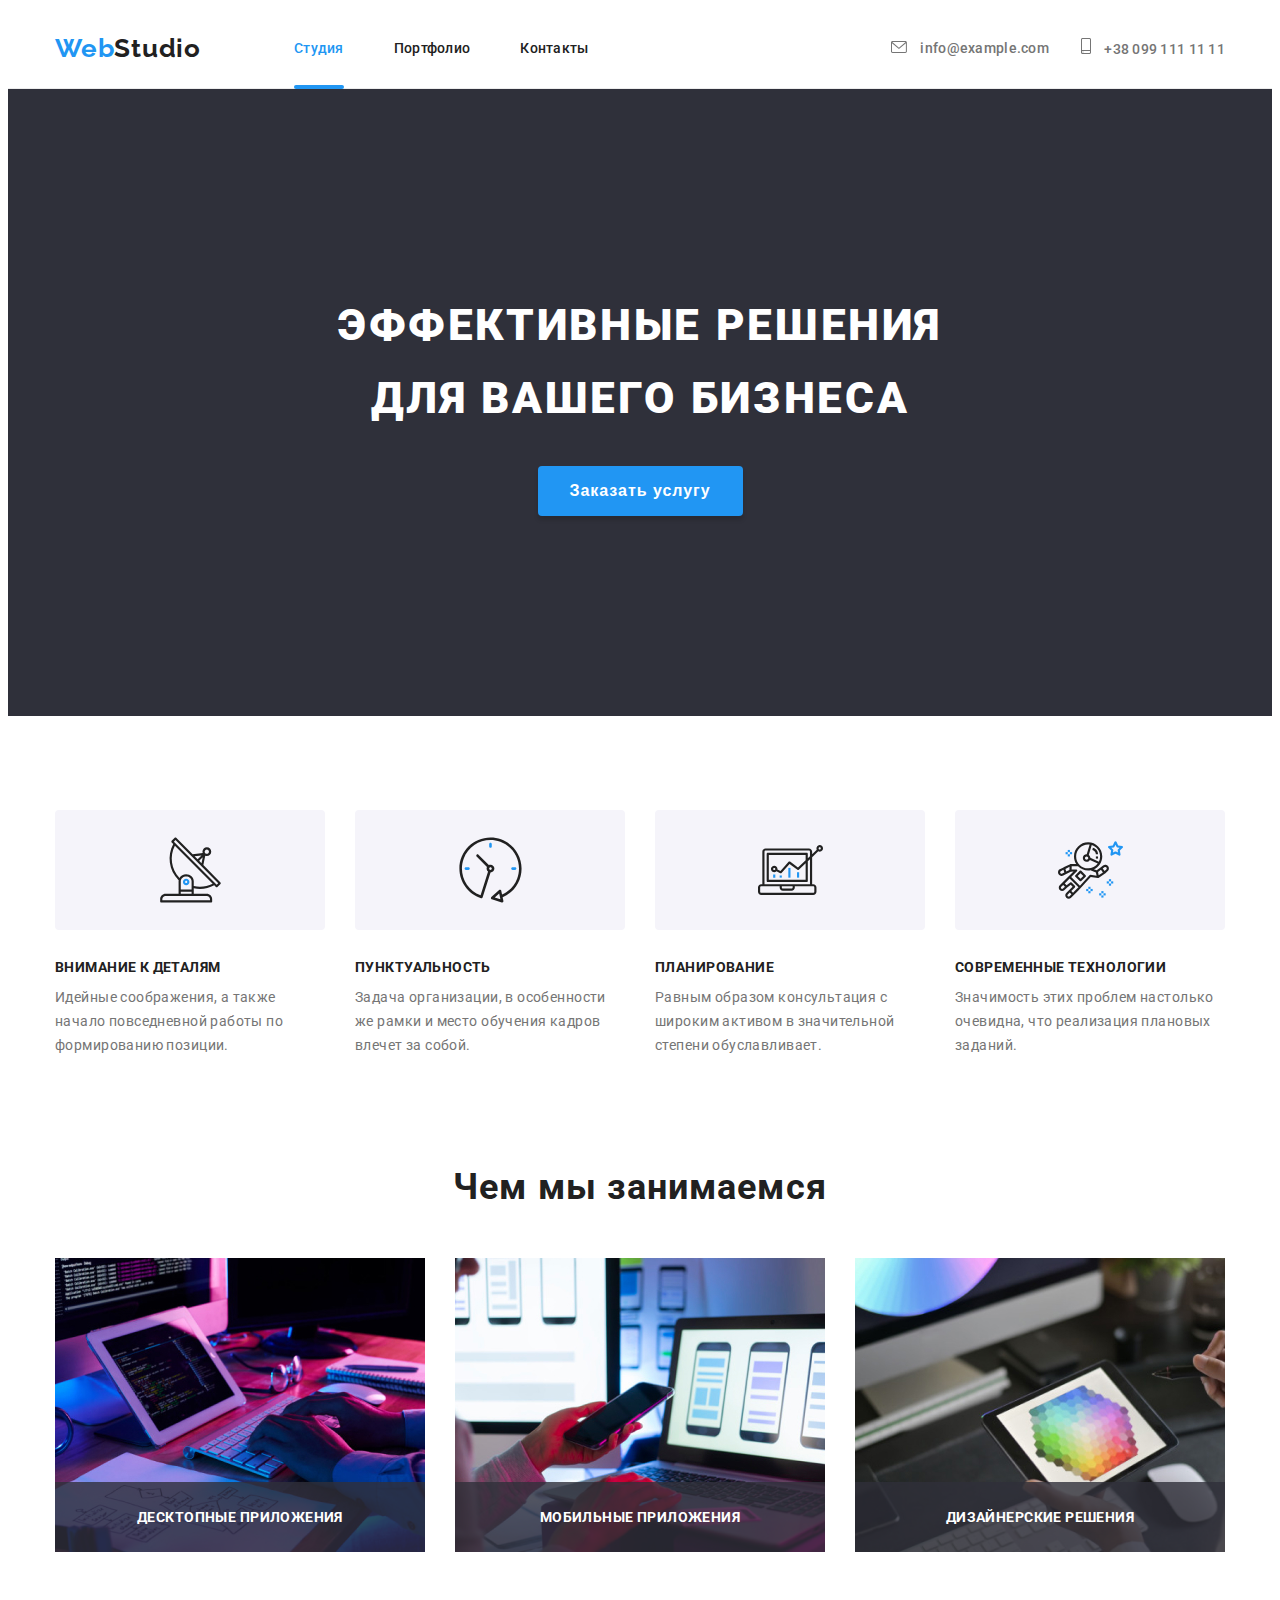
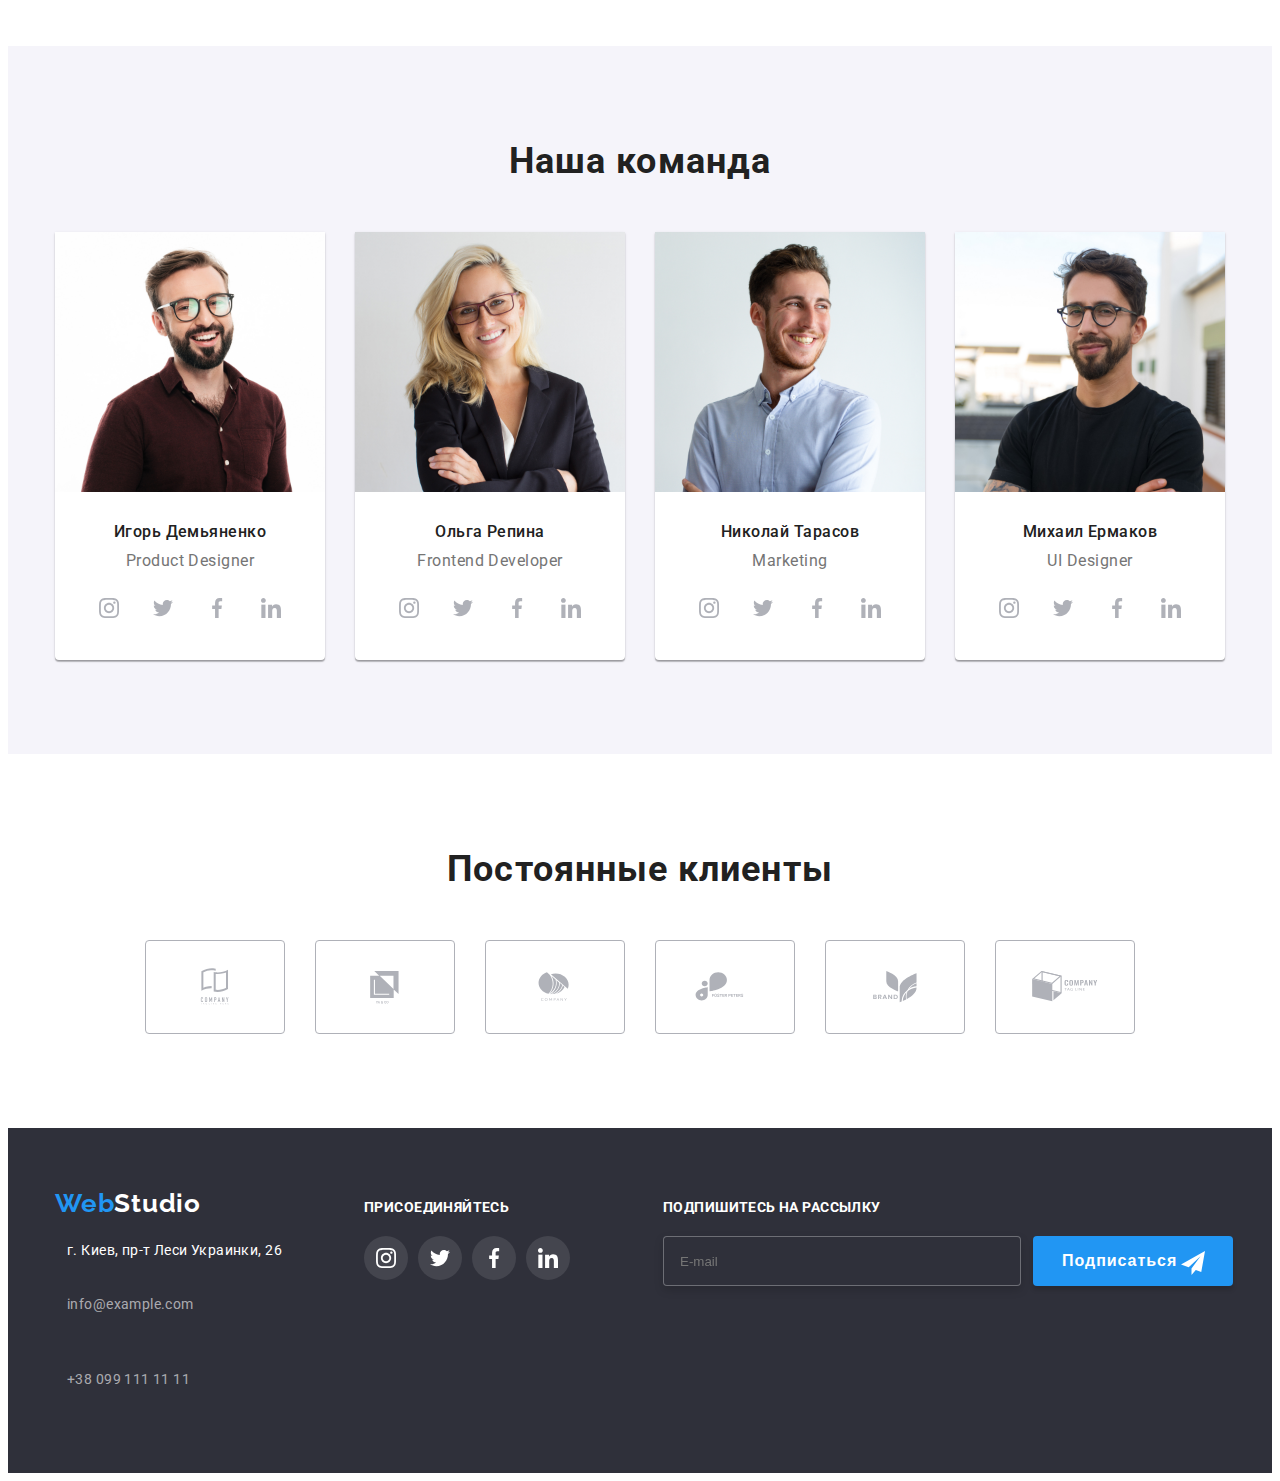
==== commit aff02c71: "edit" ====
--- a/index.html
+++ b/index.html
@@ -77,38 +77,38 @@
                 >
               </li>
             </ul>
-            <ul class="list menu__container--social">
-              <li class="link social__link">
+            <ul class="list menu__social">
+              <li class=" menu__social-item">
                 <a
                   href=""
-                  class=""
+                  class="link menu__social-Link"
                   target="_blank"
                   rel="noopener noreferrer"
                   >Instagram</a
                 >
               </li>
-              <li class="link social__link">
+              <li class="menu__social-item">
                 <a
                   href=""
-                  class=""
+                  class= "link menu__social-Link"
                   target="_blank"
                   rel="noopener noreferrer"
                   >Twitter</a
                 >
               </li>
-              <li class="link social__link">
+              <li class="menu__social-item">
                 <a
                   href=""
-                  class=""
+                  class="link menu__social-Link"
                   target="_blank"
                   rel="noopener noreferrer"
                   >Facebook</a
                 >
               </li>
-              <li class="link social__link">
+              <li class=" menu__social-item">
                 <a
                   href=""
-                  class=""
+                  class="link menu__social-Link"
                   target="_blank"
                   rel="noopener noreferrer"
                   >LinkedIn</a
--- a/css/main.min.css
+++ b/css/main.min.css
@@ -1,2 +1,2 @@
-:root{--main-text-cl: #212121;--secondary-text-cl: #757575;--social-icons: #afb1b8;--accent-cl: #2196f3;--alt-text-cl: #ffffff;--secondary-ac-cl: #188ce8;--main-bg: #ffffff;--section-bg: #f5f4fa;--dark-bg: #2f303a;--main-font: "Roboto", sans-serif;--title-font: "Raleway", sans-serif;--animation: 250ms cubic-bezier(0.4, 0, 0.2, 1)}.page-footer__block{display:flex;justify-content:center;align-items:center}html{box-sizing:border-box}*,*::before,*::after{box-sizing:inherit}body{font-family:var(--main-font);font-size:18px;line-height:1.67;letter-spacing:0.02em;color:var(--main-text-cl);background:var(--main-bg)}.list{list-style:none;margin:0;padding-left:0}h1,h2,h3,h4,h5,h6,p{margin-top:0}img{display:block;width:100%;height:auto}.link{color:inherit;text-decoration:none;transition-property:color;transition-duration:250ms;transition-timing-function:cubic-bezier(0.4, 0, 0.2, 1)}.link:hover,.link:focus{color:var(--accent-cl)}.visually-hidden{position:absolute;width:1px;height:1px;border:0;margin:-1px;padding:0;clip:rect(0 0 0 0);overflow:hidden}.container{width:100%;padding-left:15px;padding-right:15px;margin-right:auto;margin-left:auto}@media screen and (min-width: 480px){.container{max-width:480px}}@media screen and (min-width: 768px){.container{max-width:768px}}@media screen and (min-width: 1200px){.container{max-width:1200px;padding-left:15px;padding-right:15px}}a span{color:var(--accent-cl)}.logo{display:inline-block;font-size:24px;line-height:1.17;color:var(--main-text-cl);font-style:normal;font-weight:bold;font-family:var(--title-font);letter-spacing:0.03em}@media screen and (min-width: 1199px){.logo{font-size:26px;line-height:1.18;margin-right:93px}}.social-icons{display:flex;justify-content:center}.social-icons__item{margin-right:10px}.social-icons__item:last-child{margin-right:0}.social-icons__link{display:flex;align-items:center;justify-content:center;width:44px;height:44px;border-radius:50%;background-color:var(--main-bg);transition-property:background-color;transition-duration:250ms;transition-timing-function:cubic-bezier(0.4, 0, 0.2, 1);transition-delay:0ms}.social-icons__link:hover,.social-icons__link:focus{background-color:var(--accent-cl);fill:var(--alt-text-cl)}.social-icons__svg{width:20px;height:20px;fill:var(--social-icons);transition-property:fill;transition-duration:250ms;transition-timing-function:cubic-bezier(0.4, 0, 0.2, 1)}.social-icons__link:hover .social-icons__svg,.social-icons__link:focus .social-icons__svg{fill:var(--alt-text-cl)}.social-icons__link-footer{display:flex;align-items:center;justify-content:center;width:44px;height:44px;border-radius:50%;background-color:rgba(255,255,255,0.1);transition-property:background-color;transition-duration:250ms;transition-timing-function:cubic-bezier(0.4, 0, 0.2, 1);transition-delay:0ms}.social-icons__svg--footer{fill:var(--alt-text-cl)}.section{padding-bottom:60px;padding-top:60px}@media screen and (min-width: 1200px){.section{padding-bottom:94px;padding-top:94px}}.hero-section__btn{text-align:center;box-shadow:0px 4px 4px rgba(0,0,0,0.15);border-radius:4px;padding:10px 32px;min-width:200px;min-height:50px;background-color:var(--accent-cl);color:var(--alt-text-cl);border:none}.btn{display:inline-block;font-style:normal;font-weight:bold;font-size:16px;line-height:1.87;letter-spacing:0.06em;cursor:pointer}.page-title{margin:0 auto;padding-bottom:30px;font-family:var(--main-font);font-weight:900;font-style:normal;font-size:44px;line-height:1, 36;letter-spacing:0.06em;text-transform:uppercase}@media screen and (max-width: 1199px){.page-title{font-size:26px;line-height:1.62}}.section__title{letter-spacing:0.03em;font-size:28px;line-height:1.18;margin-bottom:30px;text-align:center}@media screen and (min-width: 1200px){.section__title{margin-bottom:50px;font-size:36px;line-height:1.17}}.backdrop{position:fixed;top:0;left:0;width:100%;height:100%;overflow-y:scroll;background:rgba(0,0,0,0.2);transition:opacity 250ms cubic-bezier(0.4, 0, 0.2, 1),visibility 250ms cubic-bezier(0.4, 0, 0.2, 1)}@media screen and (max-width: 767px){.backdrop{padding:93px 15px 94px}}.backdrop.is-hidden{opacity:0;pointer-events:none;visibility:hidden}.modal{position:absolute;top:50%;left:50%;transform:translate(-50%, -50%);padding:40px;background-color:var(--main-bg);box-shadow:0px 1px 3px rgba(0,0,0,0.12),0px 1px 1px rgba(0,0,0,0.14),0px 2px 1px rgba(0,0,0,0.2);border-radius:4px;transform:translate(-50%, -50%)}@media screen and (max-width: 1199px){.modal{width:450px;height:609px}}@media screen and (min-width: 1200px){.modal{min-height:581px;min-width:528px}}.form{display:flex;flex-direction:column}.form__btn--close{position:absolute;right:15px;top:15px;width:30px;height:30px;border:1px solid rgba(0,0,0,0.1);background-color:var(--main-bg);border-radius:50%;transition:border 250ms cubic-bezier(0.4, 0, 0.2, 1);display:flex;align-items:center;justify-content:center}.form__btn--close:hover,.form__btn--close:focus{border:1px solid var(--accent-cl)}.close-svg{width:18px;height:18px;fill:var(--main-text-cl);transition:fill 250ms cubic-bezier(0.4, 0, 0.2, 1)}.form__btn--close:hover .close-svg,.form__btn--close:focus .close-svg{fill:var(--accent-cl)}.form__slogan{font-style:normal;font-weight:bold;font-size:20px;line-height:1, 15;letter-spacing:0.03em;margin-bottom:12px;text-align:center}.form__label{margin-bottom:4px;font-size:12px;line-height:1.17;letter-spacing:0.01em;color:var(--secondary-text-cl)}.comment{padding:12px 16px;border:1px solid rgba(33,33,33,0.2);border-radius:4px;outline:none;height:120px;resize:none}.comment::placeholder{font-size:14px;line-height:1.14;letter-spacing:0.01em;color:rgba(117,117,117,0.5)}.form__field{display:flex;flex-direction:column;position:relative;margin-bottom:10px}.form__input{padding-left:42px;height:40px;position:relative;border:1px solid rgba(33,33,33,0.2);border-radius:4px;outline:none;transition:border 250ms cubic-bezier(0.4, 0, 0.2, 1)}.form__input:focus,.form__input:hover{border:1px solid var(--accent-cl)}.form__input:focus+.form__svg,.form__input:hover+.form__svg{fill:var(--accent-cl)}.comment:focus,.comment:hover{border:1px solid var(--accent-cl)}.form__svg{position:absolute;left:15px;bottom:11px;transition:fill 250ms cubic-bezier(0.4, 0, 0.2, 1)}.checkbox-agreement{display:flex;width:100%}.checkbox-agreement__label{display:flex;align-items:baseline;margin-top:20px}.checkbox-agreement__icon{display:inline-block;width:16px;height:15px;border:2px solid var(--main-text-cl);border-radius:2px;margin-right:8px}.checkbox:checked+.checkbox-agreement__icon{background-color:var(--accent-cl);background-image:url(../images/icons/icon-check.svg);background-size:contain;background-origin:border-box;border-color:var(--accent-cl)}.checkbox-agreement__text{display:block;font-style:normal;font-weight:normal;font-size:14px;line-height:1.71;letter-spacing:0.03em}.checkbox-agreement__license{color:var(--accent-cl);text-decoration:underline}.form__btn{display:flex;justify-content:center}.form__btn--submit{display:block;width:200px;height:50px;font-style:normal;font-weight:bold;font-size:16px;line-height:1.87;letter-spacing:0.06em;padding:10px 56px 10px 55px;background-color:var(--accent-cl);color:var(--alt-text-cl);box-shadow:0px 4px 4px rgba(0,0,0,0.15);border-radius:4px;transition:background-color 250ms cubic-bezier(0.4, 0, 0.2, 1);cursor:pointer;border:none}.btn-submit:checked{background-color:var(--secondary-ac-cl)}.menu__link{display:inline-block}@media screen and (min-width: 768px){.menu__link{padding-top:32px;padding-bottom:32px}}.menu-button{display:inline-flex;outline:1px solid red;width:40px;height:40px;padding:0;border:0;background-color:transparent}@media screen and (min-width: 768px){.menu-button{display:none}}.menu-button .icon-close{display:none}.menu-button.is-open .icon-close{display:block}.menu-button.is-open .icon-menu{display:none}.menu__container{display:none;width:480px;height:796px}@media screen and (max-width: 767px){.menu__container{background-color:#fff;display:none;position:absolute;top:100%;width:100%;left:0;overflow:scroll}.menu__container.is-open{display:flex;align-items:flex-start;flex-direction:column}}@media screen and (min-width: 768px){.menu__container{display:flex;height:80px;justify-content:space-between}}@media screen and (min-width: 1200px){.menu__container{height:80px;width:100%;justify-content:space-between}}.menu__item{position:relative}.current{color:var(--accent-cl)}.current::after{display:none}@media screen and (min-width: 768px){.current::after{position:absolute;bottom:-1px;display:block;content:"";height:4px;width:100%;border-radius:2px;background:var(--accent-cl)}}.menu__item{padding-bottom:32px;font-style:normal;font-weight:500;font-size:40px;line-height:1.17;letter-spacing:0.02em}@media screen and (max-width: 767px){.menu__item:last-of-type{margin-bottom:306px}}@media screen and (min-width: 768px){.menu__item{font-style:normal;font-weight:500;font-size:14px;line-height:1.17;letter-spacing:0.02em;padding-bottom:0;margin-bottom:0}.menu__item:not(:last-child){margin-right:50px}}@media screen and (min-width: 1200px){.menu__item .menu__item:not(:last-child){margin-right:50px}}@media screen and (max-width: 767px){.menu__container--social{display:flex;width:100%;justify-content:space-between;margin-right:40px}}@media screen and (min-width: 768px){.menu__container--social{display:none}}.social__link{font-size:18px;line-height:1.22;letter-spacing:0.02em;margin-right:20px;color:var(--accent-cl);transition-property:color;transition-duration:250ms;transition-timing-function:cubic-bezier(0.4, 0, 0.2, 1)}.social__link:hover,.social__link:focus{color:var(--accent-cl)}.contacts{color:var(--secondary-text-cl)}@media screen and (max-width: 767px){.contacts{margin-right:40px;flex-direction:column-reverse}}@media screen and (min-width: 768px){.contacts{display:flex;flex-direction:column;margin-right:15px;margin-left:15px;padding-top:21px;padding-bottom:21px}}@media screen and (min-width: 1200px){.contacts{padding-top:32px;padding-bottom:32px;flex-direction:row}}@media screen and (max-width: 767px){.contacts--phone{color:var(--accent-cl)}}.contacts__item{font-style:normal;font-weight:500;font-size:34px;line-height:1.17;letter-spacing:0.02em;margin-bottom:32px}@media screen and (max-width: 767px){.contacts__item:last-of-type{margin-bottom:64px}}@media screen and (min-width: 768px){.contacts__item{display:flex;align-items:center;font-style:normal;font-weight:500;font-size:12px;line-height:1.17;letter-spacing:0.02em;margin-bottom:10px}}@media screen and (min-width: 1200px){.contacts__item{font-size:14px;line-height:1.17;margin-bottom:0}.contacts__item:last-of-type{margin-left:32px}}.contacts__icon-envelope{display:none}@media screen and (min-width: 768px){.contacts__icon-envelope{display:inline-flex;width:14px;height:10px;margin-right:8px;fill:currentColor}}@media screen and (min-width: 1200px){.contacts__icon-envelope{width:16px;height:12px;margin-right:10px}}.contacts__icon-smartphone{display:none}@media screen and (min-width: 768px){.contacts__icon-smartphone{display:inline-flex;width:10px;height:14px;margin-right:8px;fill:currentColor}}@media screen and (min-width: 1200px){.contacts__icon-smartphone{width:10px;height:16px;margin-right:10px}}.page-header{border-bottom:1px solid #ececec;min-height:60px}.page-header__container{position:relative;display:flex;align-items:center}@media screen and (max-width: 767px){.page-header__container{min-height:60px}}.page-header .link{display:block}.nav{display:flex;align-items:center;justify-content:space-between;width:100%}@media screen and (max-width: 767px){.nav{justify-content:space-between}}.page-hader__nav{display:flex}@media screen and (max-width: 767px){.page-hader__nav{flex-direction:column;margin-left:40px}}@media screen and (min-width: 768px){.page-hader__nav{display:flex;align-items:center}}.hero-section{display:block;text-align:center;margin:0 auto;max-width:1600px;min-height:400px;padding-top:200px;padding-bottom:200px;background-color:var(--dark-bg);color:var(--alt-text-cl);background-image:linear-gradient(to right, rgba(47,48,58,0.4), rgba(47,48,58,0.4)),url(../images/Img.jpg);background-repeat:no-repeat;background-position:center;background-size:cover}.feature{display:flex;flex-wrap:wrap;justify-content:center;margin-right:-30px}.feature__card{margin-right:30px;justify-content:center}@media screen and (max-width: 767px){.feature__card{width:100%}}@media screen and (min-width: 768px) and (max-width: 1199px){.feature__card{flex-basis:calc((100% - 60px) / 2);margin-right:30px}}@media screen and (min-width: 1200px){.feature__card{flex-basis:calc((100% - 4 * 30px) / 4);margin-right:30px}}.feature__image{display:flex;background-color:var(--section-bg);border-radius:4px;margin-bottom:30px;justify-content:center;align-items:center;height:120px}.feature__icon{width:65px;height:70px}.feature__title{font-size:14px;line-height:1.14;letter-spacing:0.03em;text-transform:uppercase;margin-bottom:10px}.feature__text{font-weight:normal;font-size:14px;line-height:1.71;letter-spacing:0.03em;color:var(--secondary-text-cl)}.product{padding-top:0;display:flex;align-items:center}@media screen and (max-width: 1199px){.product{display:none}}.product__list{display:flex;margin-right:-30px}.product__item{display:flex;flex-basis:calc((100% - 90px) / 3);margin-right:30px}.product__name{position:absolute;bottom:0;font-style:normal;font-weight:bold;font-size:14px;margin-bottom:0;line-height:16px;text-align:center;letter-spacing:0.03em;text-transform:uppercase;padding-top:27px;padding-bottom:27px;width:100%;color:var(--alt-text-cl);background:rgba(47,48,58,0.8)}.product__card{position:relative;display:flex}.team{background:var(--section-bg)}.team__list{margin-right:-30px;display:flex;flex-wrap:wrap}.team__card{box-shadow:0px 1px 3px rgba(0,0,0,0.12),0px 1px 1px rgba(0,0,0,0.14),0px 2px 1px rgba(0,0,0,0.2);border-radius:0px 0px 4px 4px;margin-right:30px;margin-bottom:30px;background-color:var(--main-bg)}@media screen and (min-width: 1200px){.team__card{flex-basis:calc((100% - 120px) / 4);margin-bottom:0}.team__card:last-of-type{margin-right:0}}@media screen and (min-width: 768px) and (max-width: 1199px){.team__card{flex-basis:calc((100% - 60px) / 2)}.team__card:nth-child(2n){margin-right:0}}.team__name{text-align:center;margin-bottom:0;padding-bottom:10px;font-weight:500;font-size:16px;line-height:1.19;letter-spacing:0.03em}.team__position{text-align:center;margin-bottom:16px;font-weight:normal;font-size:16px;line-height:1.19;letter-spacing:0.03em;color:var(--secondary-text-cl)}.team__item{padding-top:30px;padding-bottom:30px}.clients{display:flex;flex-wrap:wrap;justify-content:center;align-items:center;margin:-15px}.clients__item{display:flex;border-radius:4px;border:1px solid var(--social-icons);justify-content:center;padding:16px 32px;margin:15px;transition-property:background-color;transition-duration:250ms;transition-timing-function:cubic-bezier(0.4, 0, 0.2, 1);transition:border 250ms cubic-bezier(0.4, 0, 0.2, 1)}.clients__item:hover,.clients__item:focus{border:1px solid var(--accent-cl)}.clients__item:hover .clients__svg,.clients__item:focus .clients__svg{fill:var(--accent-cl)}.clients__card{flex-wrap:wrap}@media screen and (max-width: 767px){.clients__card{flex-basis:calc((100% - 60px) / 2)}.clients__card:nth-child(-n+2){margin-top:0}}@media screen and (min-width: 768px) and (max-width: 1199px){.clients__card{flex-basis:calc((100% - 90px) / 3)}.clients__card:nth-child(-n+3){margin-top:0}}@media screen and (min-width: 1200px){.clients__card{width:170px}}.clients__card:last-child{margin-right:0}.clients__svg{fill:var(--social-icons);width:106px;height:60px;align-items:center}.page-footer{padding-bottom:60px;padding-top:60px;color:var(--alt-text-cl);background-color:var(--dark-bg)}.page-footer__logo{margin-bottom:20px;color:var(--alt-text-cl)}@media screen and (max-width: 768px){.page-footer__container{flex-direction:column}}@media screen and (min-width: 1200px){.page-footer__container{display:flex;align-items:baseline}}.page-footer__contacts{display:flex;flex-direction:column;flex-wrap:nowrap;align-items:center;justify-content:center}@media screen and (min-width: 1200px){.page-footer__contacts{margin-right:70px}}.page-footer__item a{display:inline-block}.page-footer__item{display:block;justify-content:center;margin-bottom:9px;font-style:normal;font-weight:normal;font-size:14px;line-height:1.71;letter-spacing:0.03em}.page-footer__item:last-child{margin-bottom:0}.address{display:flex;flex-direction:column;align-items:center}@media screen and (min-width: 1200px){.address{align-items:flex-start}}.page-footer__item .contacts{color:rgba(255,255,255,0.6);margin-right:0}.page-footer__social-links{display:flex;flex-direction:column;align-items:center;margin-bottom:60px;margin-top:60px}@media screen and (min-width: 768px){.page-footer__social-links{margin-left:165px;margin-top:0;margin-bottom:0}}@media screen and (min-width: 1200px){.page-footer__social-links{margin-right:93px;margin-left:0;margin-top:0;margin-bottom:0;align-items:flex-start}}.page-footer__slogan{font-weight:bold;font-size:14px;line-height:1.14;letter-spacing:0.03em;text-transform:uppercase;margin-bottom:20px}.page-footer__block{flex-direction:column}@media screen and (min-width: 768px) and (max-width: 1199px){.page-footer__block{margin-bottom:60px}}@media screen and (min-width: 768px){.page-footer__block{flex-direction:row;align-items:baseline}}@media screen and (min-width: 1200px){.page-footer__block{justify-content:left}}.subcribe{display:flex;align-items:center;justify-content:center;flex-direction:column;width:100%}@media screen and (min-width: 1200px){.subcribe{align-items:flex-start}}.subcribe__input{height:50px;padding:15px 16px;outline:none;color:var(--alt-text-cl);border:1px solid rgba(255,255,255,0.3);box-sizing:border-box;filter:drop-shadow(0px 4px 4px rgba(0,0,0,0.15));border-radius:4px;background-color:var(--dark-bg)}@media screen and (max-width: 1199px){.subcribe__input{max-width:450px;width:100%;margin-bottom:20px}}@media screen and (min-width: 1200px){.subcribe__input{width:358px}}.subcribe__form{display:flex;flex-direction:column}@media screen and (min-width: 1200px){.subcribe__form{display:flex;flex-direction:row}}.subcribe__icon{position:absolute;fill:var(--alt-text-cl);align-items:center;right:28px;bottom:11px}.subscribe__btn{position:relative;display:block;align-items:center;width:200px;height:50px;padding-top:10px;padding-bottom:10px;padding-left:29px;padding-right:62px;cursor:pointer;margin-left:12px;font-style:normal;font-weight:bold;font-size:16px;line-height:1.87;letter-spacing:0.06em;background-color:var(--accent-cl);box-shadow:0px 4px 4px rgba(0,0,0,0.15);border-radius:4px;color:var(--alt-text-cl);border:none}.filter__list{display:flex;margin-bottom:50px;justify-content:center}.filter__btn{font-weight:500;font-size:16px;line-height:1.62;letter-spacing:0.03em;color:var(--main-text-cl);cursor:pointer;background:var(--section-bg);transition:background-color 250ms cubic-bezier(0.4, 0, 0.2, 1),color 50ms cubic-bezier(0.4, 0, 0.2, 1),box-shadow 250ms cubic-bezier(0.4, 0, 0.2, 1);margin-right:8px;padding:6px 22px;border-radius:4px;border:none}.filter__btn:hover,.filter__btn:focus{color:var(--alt-text-cl);background-color:var(--accent-cl);box-shadow:0px 3px 1px rgba(0,0,0,0.1),0px 1px 2px rgba(0,0,0,0.08),0px 2px 2px rgba(0,0,0,0.12)}.portfolio__list{display:flex;flex-wrap:wrap}.portfolio-project{width:370px;margin-right:30px;margin-bottom:30px;transition-property:box-shadow;transition-duration:250ms;transition-timing-function:cubic-bezier(0.4, 0, 0.2, 1)}.portfolio-project:hover{box-shadow:0px 1px 1px rgba(0,0,0,0.12),0px 4px 4px rgba(0,0,0,0.06),1px 4px 6px rgba(0,0,0,0.16)}.portfolio-project:hover .portfolio-project__text,.portfolio-project:focus .portfolio-project__text{transform:translateY(0)}@media screen and (max-width: 767px){.portfolio-project{flex-basis:calc((100% - 60px) / 2)}.portfolio-project:nth-child(-n+2){margin-top:0}}@media screen and (min-width: 768px) and (max-width: 1199px){.portfolio-project{flex-basis:calc((100% - 90px) / 3)}.portfolio-project:nth-child(-n+3){margin-top:0}}@media screen and (min-width: 1200px){.portfolio-project{width:370px}}.portfolio-project:nth-child(3n){margin-right:0}.portfolio-project:nth-last-child(-n+3){margin-bottom:0}.portfolio-project__item{padding:20px 24px 20px 24px;border-right:1px solid #eeeeee;border-left:1px solid #eeeeee;border-bottom:1px solid #eeeeee;margin-bottom:0}.portfolio-project__overlay{position:relative;overflow:hidden}.portfolio-project__text{position:absolute;bottom:0;padding:63px 24px;margin-bottom:0;font-style:normal;font-weight:normal;font-size:18px;line-height:1.56;letter-spacing:0.03em;width:100%;height:100%;background-color:rgba(33,150,243,0.9);color:var(--alt-text-cl);transform:translateY(100%);transition:transform 250ms cubic-bezier(0.4, 0, 0.2, 1)}.portfolio-project__title{margin-bottom:4px;text-align:start;font-weight:bold;font-size:18px;line-height:2;letter-spacing:0.06em}.portfolio-project__filter{font-weight:normal;font-size:16px;line-height:1.87;letter-spacing:0.03em;color:var(--secondary-text-cl);margin-bottom:0}
+:root{--main-text-cl: #212121;--secondary-text-cl: #757575;--social-icons: #afb1b8;--accent-cl: #2196f3;--alt-text-cl: #ffffff;--secondary-ac-cl: #188ce8;--main-bg: #ffffff;--section-bg: #f5f4fa;--dark-bg: #2f303a;--main-font: "Roboto", sans-serif;--title-font: "Raleway", sans-serif;--animation: 250ms cubic-bezier(0.4, 0, 0.2, 1)}.page-footer__block{display:flex;justify-content:center;align-items:center}html{box-sizing:border-box}*,*::before,*::after{box-sizing:inherit}body{font-family:var(--main-font);font-size:18px;line-height:1.67;letter-spacing:0.02em;color:var(--main-text-cl);background:var(--main-bg)}.list{list-style:none;margin:0;padding-left:0}h1,h2,h3,h4,h5,h6,p{margin-top:0}img{display:block;width:100%;height:auto}.link{color:inherit;text-decoration:none;transition-property:color;transition-duration:250ms;transition-timing-function:cubic-bezier(0.4, 0, 0.2, 1)}.link:hover,.link:focus{color:var(--accent-cl)}.visually-hidden{position:absolute;width:1px;height:1px;border:0;margin:-1px;padding:0;clip:rect(0 0 0 0);overflow:hidden}.container{width:100%;padding-left:15px;padding-right:15px;margin-right:auto;margin-left:auto}@media screen and (min-width: 480px){.container{max-width:480px}}@media screen and (min-width: 768px){.container{max-width:768px}}@media screen and (min-width: 1200px){.container{max-width:1200px}}a span{color:var(--accent-cl)}.logo{display:inline-block;font-size:24px;line-height:1.17;color:var(--main-text-cl);font-style:normal;font-weight:bold;font-family:var(--title-font);letter-spacing:0.03em}@media screen and (min-width: 768px){.logo{margin-right:88px}}@media screen and (min-width: 1199px){.logo{font-size:26px;line-height:1.18;margin-right:93px}}.social-icons{display:flex;justify-content:center}.social-icons__item{margin-right:10px}.social-icons__item:last-child{margin-right:0}.social-icons__link{display:flex;align-items:center;justify-content:center;width:44px;height:44px;border-radius:50%;background-color:var(--main-bg);transition-property:background-color;transition-duration:250ms;transition-timing-function:cubic-bezier(0.4, 0, 0.2, 1);transition-delay:0ms}.social-icons__link:hover,.social-icons__link:focus{background-color:var(--accent-cl);fill:var(--alt-text-cl)}.social-icons__svg{width:20px;height:20px;fill:var(--social-icons);transition-property:fill;transition-duration:250ms;transition-timing-function:cubic-bezier(0.4, 0, 0.2, 1)}.social-icons__link:hover .social-icons__svg,.social-icons__link:focus .social-icons__svg{fill:var(--alt-text-cl)}.social-icons__link-footer{display:flex;align-items:center;justify-content:center;width:44px;height:44px;border-radius:50%;background-color:rgba(255,255,255,0.1);transition-property:background-color;transition-duration:250ms;transition-timing-function:cubic-bezier(0.4, 0, 0.2, 1);transition-delay:0ms}.social-icons__svg--footer{fill:var(--alt-text-cl)}.section{padding-bottom:60px;padding-top:60px}@media screen and (min-width: 1200px){.section{padding-bottom:94px;padding-top:94px}}.hero-section__btn{text-align:center;box-shadow:0px 4px 4px rgba(0,0,0,0.15);border-radius:4px;padding:10px 32px;min-width:200px;min-height:50px;background-color:var(--accent-cl);color:var(--alt-text-cl);border:none}.btn{display:inline-block;font-style:normal;font-weight:bold;font-size:16px;line-height:1.87;letter-spacing:0.06em;cursor:pointer}.page-title{margin:0 auto;padding-bottom:30px;font-family:var(--main-font);font-weight:900;font-style:normal;font-size:44px;line-height:1, 36;letter-spacing:0.06em;text-transform:uppercase}@media screen and (max-width: 1199px){.page-title{font-size:26px;line-height:1.62}}.section__title{letter-spacing:0.03em;font-size:28px;line-height:1.18;margin-bottom:30px;text-align:center}@media screen and (min-width: 1200px){.section__title{margin-bottom:50px;font-size:36px;line-height:1.17}}.backdrop{position:fixed;top:0;left:0;width:100%;height:100%;overflow-y:scroll;background:rgba(0,0,0,0.2);transition:opacity 250ms cubic-bezier(0.4, 0, 0.2, 1),visibility 250ms cubic-bezier(0.4, 0, 0.2, 1)}@media screen and (max-width: 767px){.backdrop{padding:93px 15px 94px}}.backdrop.is-hidden{opacity:0;pointer-events:none;visibility:hidden}.modal{position:absolute;top:50%;left:50%;transform:translate(-50%, -50%);padding:40px;background-color:var(--main-bg);box-shadow:0px 1px 3px rgba(0,0,0,0.12),0px 1px 1px rgba(0,0,0,0.14),0px 2px 1px rgba(0,0,0,0.2);border-radius:4px;transform:translate(-50%, -50%)}@media screen and (max-width: 1199px){.modal{width:450px;height:609px}}@media screen and (min-width: 1200px){.modal{min-height:581px;min-width:528px}}.form{display:flex;flex-direction:column}.form__btn--close{position:absolute;right:15px;top:15px;width:30px;height:30px;border:1px solid rgba(0,0,0,0.1);background-color:var(--main-bg);border-radius:50%;transition:border 250ms cubic-bezier(0.4, 0, 0.2, 1);display:flex;align-items:center;justify-content:center}.form__btn--close:hover,.form__btn--close:focus{border:1px solid var(--accent-cl)}.close-svg{width:18px;height:18px;fill:var(--main-text-cl);transition:fill 250ms cubic-bezier(0.4, 0, 0.2, 1)}.form__btn--close:hover .close-svg,.form__btn--close:focus .close-svg{fill:var(--accent-cl)}.form__slogan{font-style:normal;font-weight:bold;font-size:20px;line-height:1, 15;letter-spacing:0.03em;margin-bottom:12px;text-align:center}.form__label{margin-bottom:4px;font-size:12px;line-height:1.17;letter-spacing:0.01em;color:var(--secondary-text-cl)}.comment{padding:12px 16px;border:1px solid rgba(33,33,33,0.2);border-radius:4px;outline:none;height:120px;resize:none}.comment::placeholder{font-size:14px;line-height:1.14;letter-spacing:0.01em;color:rgba(117,117,117,0.5)}.form__field{display:flex;flex-direction:column;position:relative;margin-bottom:10px}.form__input{padding-left:42px;height:40px;position:relative;border:1px solid rgba(33,33,33,0.2);border-radius:4px;outline:none;transition:border 250ms cubic-bezier(0.4, 0, 0.2, 1)}.form__input:focus,.form__input:hover{border:1px solid var(--accent-cl)}.form__input:focus+.form__svg,.form__input:hover+.form__svg{fill:var(--accent-cl)}.comment:focus,.comment:hover{border:1px solid var(--accent-cl)}.form__svg{position:absolute;left:15px;bottom:11px;transition:fill 250ms cubic-bezier(0.4, 0, 0.2, 1)}.checkbox-agreement{display:flex;width:100%}.checkbox-agreement__label{display:flex;align-items:baseline;margin-top:20px}.checkbox-agreement__icon{display:inline-block;width:16px;height:15px;border:2px solid var(--main-text-cl);border-radius:2px;margin-right:8px}.checkbox:checked+.checkbox-agreement__icon{background-color:var(--accent-cl);background-image:url(../images/icons/icon-check.svg);background-size:contain;background-origin:border-box;border-color:var(--accent-cl)}.checkbox-agreement__text{display:block;font-style:normal;font-weight:normal;font-size:14px;line-height:1.71;letter-spacing:0.03em}.checkbox-agreement__license{color:var(--accent-cl);text-decoration:underline}.form__btn{display:flex;justify-content:center}.form__btn--submit{display:block;width:200px;height:50px;font-style:normal;font-weight:bold;font-size:16px;line-height:1.87;letter-spacing:0.06em;padding:10px 56px 10px 55px;background-color:var(--accent-cl);color:var(--alt-text-cl);box-shadow:0px 4px 4px rgba(0,0,0,0.15);border-radius:4px;transition:background-color 250ms cubic-bezier(0.4, 0, 0.2, 1);cursor:pointer;border:none}.btn-submit:checked{background-color:var(--secondary-ac-cl)}.menu__link{display:inline-block}@media screen and (min-width: 768px){.menu__link{padding-top:32px;padding-bottom:32px}}.menu-button{display:inline-flex;z-index:9;width:40px;height:40px;padding:0;border:0;background-color:transparent}@media screen and (min-width: 768px){.menu-button{display:none}}.menu-button .icon-close{display:none}.menu-button.is-open .icon-close{display:block}.menu-button.is-open .icon-menu{display:none}@media screen and (max-width: 767px){.menu__container{background-color:#fff;width:480px;height:796px;height:100vh;padding:40px 48px;display:none;position:absolute;top:0;width:100%;left:0;overflow:scroll}.menu__container.is-open{display:flex;align-items:flex-start;flex-direction:column}}@media screen and (min-width: 768px){.menu__container{display:flex;flex-grow:1;height:80px;justify-content:space-between}}@media screen and (min-width: 1200px){.menu__container{height:80px;width:100%;justify-content:space-between}}.menu__item{position:relative}.current{color:var(--accent-cl)}.current::after{display:none}@media screen and (min-width: 768px){.current::after{position:absolute;bottom:-1px;display:block;content:"";height:4px;width:100%;border-radius:2px;background:var(--accent-cl)}}.menu__item{padding-bottom:32px;font-style:normal;font-weight:500;font-size:40px;line-height:1.17;letter-spacing:0.02em}@media screen and (max-width: 767px){.menu__item:last-of-type{margin-bottom:306px}}@media screen and (min-width: 768px){.menu__item{font-style:normal;font-weight:500;font-size:14px;line-height:1.17;letter-spacing:0.02em;padding-bottom:0;margin-bottom:0}.menu__item:not(:last-child){margin-right:50px}}@media screen and (min-width: 1200px){.menu__item .menu__item:not(:last-child){margin-right:50px}}@media screen and (max-width: 767px){.menu__social{display:flex;width:100%;justify-content:space-between;margin-right:40px}}@media screen and (min-width: 768px){.menu__social{display:none}}@media screen and (max-width: 767px){.menu__social-item{font-size:18px;line-height:1.22;letter-spacing:0.02em;margin-right:20px}}.menu__social-Link{color:var(--accent-cl)}.contacts{color:var(--secondary-text-cl)}@media screen and (max-width: 767px){.contacts{display:flex;margin-right:40px;flex-direction:column-reverse}}@media screen and (min-width: 768px){.contacts{display:flex;flex-direction:column;padding-top:21px;padding-bottom:21px}}@media screen and (min-width: 1200px){.contacts{align-items:center;flex-direction:row}}@media screen and (max-width: 767px){.contacts--phone{color:var(--accent-cl)}}.contacts__item .link{display:block}.contacts__item{font-style:normal;font-weight:500;font-size:34px;line-height:1.17;letter-spacing:0.02em;margin-bottom:32px}@media screen and (max-width: 767px){.contacts__item:last-of-type{margin-bottom:64px}}@media screen and (min-width: 768px){.contacts__item{display:flex;align-items:center;font-style:normal;font-weight:500;font-size:12px;line-height:1.17;letter-spacing:0.02em;margin-bottom:10px}.contacts__item:last-of-type{margin-bottom:0}}@media screen and (min-width: 1200px){.contacts__item{font-size:14px;line-height:1.17;margin-bottom:0}.contacts__item:last-of-type{margin-left:32px}}.contacts__icon-envelope{display:none}@media screen and (min-width: 768px){.contacts__icon-envelope{display:inline-flex;width:14px;height:10px;margin-right:8px;fill:currentColor}}@media screen and (min-width: 1200px){.contacts__icon-envelope{width:16px;height:12px;margin-right:10px}}.contacts__icon-smartphone{display:none}@media screen and (min-width: 768px){.contacts__icon-smartphone{display:inline-flex;width:10px;height:14px;margin-right:10px;fill:currentColor}}@media screen and (min-width: 1200px){.contacts__icon-smartphone{width:10px;height:16px;margin-right:10px}}.page-header{border-bottom:1px solid #ececec;min-height:60px}.page-header__container{position:relative;display:flex;align-items:center}@media screen and (max-width: 767px){.page-header__container{min-height:60px}}.page-header .link{display:block}.nav{display:flex;align-items:center;justify-content:space-between;width:100%}@media screen and (max-width: 767px){.nav{justify-content:space-between}}.page-hader__nav{display:flex}@media screen and (max-width: 767px){.page-hader__nav{flex-direction:column}}@media screen and (min-width: 768px){.page-hader__nav{display:flex;align-items:center}}.hero-section{display:block;text-align:center;margin:0 auto;max-width:1600px;min-height:400px;padding-top:200px;padding-bottom:200px;background-color:var(--dark-bg);color:var(--alt-text-cl);background-image:linear-gradient(to right, rgba(47,48,58,0.4), rgba(47,48,58,0.4)),url(../images/img.jpg);background-repeat:no-repeat;background-position:center;background-size:cover}@media (min-device-pixel-ratio: 2), (-webkit-min-device-pixel-ratio: 2), (min-resolution: 192dpi), (min-resolution: 2dppx){.hero-section{background-image:url(../images/img@2x.jpg)}}.feature{display:flex;flex-wrap:wrap;justify-content:center;margin-right:-30px}.feature__card{margin-right:30px;justify-content:center}@media screen and (max-width: 767px){.feature__card{width:100%}}@media screen and (min-width: 768px) and (max-width: 1199px){.feature__card{flex-basis:calc((100% - 60px) / 2);margin-right:30px}}@media screen and (min-width: 1200px){.feature__card{flex-basis:calc((100% - 4 * 30px) / 4);margin-right:30px}}.feature__image{display:flex;background-color:var(--section-bg);border-radius:4px;margin-bottom:30px;justify-content:center;align-items:center;height:120px}.feature__icon{width:65px;height:70px}.feature__title{font-size:14px;line-height:1.14;letter-spacing:0.03em;text-transform:uppercase;margin-bottom:10px}.feature__text{font-weight:normal;font-size:14px;line-height:1.71;letter-spacing:0.03em;color:var(--secondary-text-cl)}.product{padding-top:0;display:flex;align-items:center}@media screen and (max-width: 1199px){.product{display:none}}.product__list{display:flex;margin-right:-30px}.product__item{display:flex;flex-basis:calc((100% - 90px) / 3);margin-right:30px}.product__name{position:absolute;bottom:0;font-style:normal;font-weight:bold;font-size:14px;margin-bottom:0;line-height:16px;text-align:center;letter-spacing:0.03em;text-transform:uppercase;padding-top:27px;padding-bottom:27px;width:100%;color:var(--alt-text-cl);background:rgba(47,48,58,0.8)}.product__card{position:relative;display:flex}.team{background:var(--section-bg)}.team__list{margin-right:-30px;display:flex;flex-wrap:wrap}.team__card{box-shadow:0px 1px 3px rgba(0,0,0,0.12),0px 1px 1px rgba(0,0,0,0.14),0px 2px 1px rgba(0,0,0,0.2);border-radius:0px 0px 4px 4px;margin-right:30px;margin-bottom:30px;background-color:var(--main-bg)}@media screen and (min-width: 1200px){.team__card{flex-basis:calc((100% - 120px) / 4);margin-bottom:0}.team__card:last-of-type{margin-right:0}}@media screen and (min-width: 768px) and (max-width: 1199px){.team__card{flex-basis:calc((100% - 60px) / 2)}.team__card:nth-child(2n){margin-right:0}}.team__name{text-align:center;margin-bottom:0;padding-bottom:10px;font-weight:500;font-size:16px;line-height:1.19;letter-spacing:0.03em}.team__position{text-align:center;margin-bottom:16px;font-weight:normal;font-size:16px;line-height:1.19;letter-spacing:0.03em;color:var(--secondary-text-cl)}.team__item{padding-top:30px;padding-bottom:30px}.clients{display:flex;flex-wrap:wrap;justify-content:center;align-items:center;margin:-15px}.clients__item{display:flex;border-radius:4px;border:1px solid var(--social-icons);justify-content:center;padding:16px 32px;margin:15px;transition-property:background-color;transition-duration:250ms;transition-timing-function:cubic-bezier(0.4, 0, 0.2, 1);transition:border 250ms cubic-bezier(0.4, 0, 0.2, 1)}.clients__item:hover,.clients__item:focus{border:1px solid var(--accent-cl)}.clients__item:hover .clients__svg,.clients__item:focus .clients__svg{fill:var(--accent-cl)}.clients__card{flex-wrap:wrap}@media screen and (max-width: 767px){.clients__card{flex-basis:calc((100% - 60px) / 2)}.clients__card:nth-child(-n+2){margin-top:0}}@media screen and (min-width: 768px) and (max-width: 1199px){.clients__card{flex-basis:calc((100% - 90px) / 3)}.clients__card:nth-child(-n+3){margin-top:0}}@media screen and (min-width: 1200px){.clients__card{width:170px}}.clients__card:last-child{margin-right:0}.clients__svg{fill:var(--social-icons);width:106px;height:60px;align-items:center}.page-footer{padding-bottom:60px;padding-top:60px;color:var(--alt-text-cl);background-color:var(--dark-bg)}.page-footer__logo{margin-bottom:20px;color:var(--alt-text-cl)}@media screen and (max-width: 768px){.page-footer__container{flex-direction:column}}@media screen and (min-width: 1200px){.page-footer__container{display:flex;align-items:baseline}}.page-footer__contacts{display:flex;flex-direction:column;flex-wrap:nowrap;align-items:center;justify-content:center}@media screen and (min-width: 1200px){.page-footer__contacts{margin-right:70px}}.page-footer__item a{display:inline-block}.page-footer__item{display:block;justify-content:center;margin-bottom:9px;font-style:normal;font-weight:normal;font-size:14px;line-height:1.71;letter-spacing:0.03em}.page-footer__item:last-child{margin-bottom:0}.address{display:flex;flex-direction:column;align-items:center}@media screen and (min-width: 1200px){.address{align-items:flex-start}}.page-footer__item .contacts{color:rgba(255,255,255,0.6);margin-right:0}.page-footer__social-links{display:flex;flex-direction:column;align-items:center;margin-bottom:60px;margin-top:60px}@media screen and (min-width: 768px){.page-footer__social-links{margin-left:165px;margin-top:0;margin-bottom:0}}@media screen and (min-width: 1200px){.page-footer__social-links{margin-right:93px;margin-left:0;margin-top:0;margin-bottom:0;align-items:flex-start}}.page-footer__slogan{font-weight:bold;font-size:14px;line-height:1.14;letter-spacing:0.03em;text-transform:uppercase;margin-bottom:20px}.page-footer__block{flex-direction:column}@media screen and (min-width: 768px) and (max-width: 1199px){.page-footer__block{margin-bottom:60px}}@media screen and (min-width: 768px){.page-footer__block{flex-direction:row;align-items:baseline}}@media screen and (min-width: 1200px){.page-footer__block{justify-content:left}}.subcribe{display:flex;align-items:center;justify-content:center;flex-direction:column;width:100%}@media screen and (min-width: 1200px){.subcribe{align-items:flex-start}}.subcribe__input{height:50px;padding:15px 16px;outline:none;color:var(--alt-text-cl);border:1px solid rgba(255,255,255,0.3);box-sizing:border-box;filter:drop-shadow(0px 4px 4px rgba(0,0,0,0.15));border-radius:4px;background-color:var(--dark-bg)}@media screen and (max-width: 1199px){.subcribe__input{max-width:450px;width:100%;margin-bottom:20px}}@media screen and (min-width: 1200px){.subcribe__input{width:358px}}.subcribe__form{display:flex;flex-direction:column}@media screen and (min-width: 1200px){.subcribe__form{display:flex;flex-direction:row}}.subcribe__icon{position:absolute;fill:var(--alt-text-cl);align-items:center;right:28px;bottom:11px}.subscribe__btn{position:relative;display:block;align-items:center;width:200px;height:50px;padding-top:10px;padding-bottom:10px;padding-left:29px;padding-right:62px;cursor:pointer;margin-left:12px;font-style:normal;font-weight:bold;font-size:16px;line-height:1.87;letter-spacing:0.06em;background-color:var(--accent-cl);box-shadow:0px 4px 4px rgba(0,0,0,0.15);border-radius:4px;color:var(--alt-text-cl);border:none}.filter__list{display:flex;margin-bottom:50px;justify-content:center}.filter__btn{font-weight:500;font-size:16px;line-height:1.62;letter-spacing:0.03em;color:var(--main-text-cl);cursor:pointer;background:var(--section-bg);transition:background-color 250ms cubic-bezier(0.4, 0, 0.2, 1),color 50ms cubic-bezier(0.4, 0, 0.2, 1),box-shadow 250ms cubic-bezier(0.4, 0, 0.2, 1);margin-right:8px;padding:6px 22px;border-radius:4px;border:none}.filter__btn:hover,.filter__btn:focus{color:var(--alt-text-cl);background-color:var(--accent-cl);box-shadow:0px 3px 1px rgba(0,0,0,0.1),0px 1px 2px rgba(0,0,0,0.08),0px 2px 2px rgba(0,0,0,0.12)}.portfolio__list{display:flex;flex-wrap:wrap}.portfolio-project{flex-direction:column;margin-right:30px;margin-bottom:30px;transition-property:box-shadow;transition-duration:250ms;transition-timing-function:cubic-bezier(0.4, 0, 0.2, 1)}.portfolio-project:hover{box-shadow:0px 1px 1px rgba(0,0,0,0.12),0px 4px 4px rgba(0,0,0,0.06),1px 4px 6px rgba(0,0,0,0.16)}.portfolio-project:hover .portfolio-project__text,.portfolio-project:focus .portfolio-project__text{transform:translateY(0)}@media screen and (min-width: 768px){.portfolio-project{flex-basis:calc((100% - 60px) / 2)}.portfolio-project:nth-child(-n+2){margin-top:0}}@media screen and (min-width: 1200px){.portfolio-project{flex-basis:calc((100% - 90px) / 3);min-width:370px}.portfolio-project:nth-child(-n+3){margin-top:0}}.portfolio-project:nth-child(3n){margin-right:0}.portfolio-project:nth-last-child(-n+3){margin-bottom:0}.portfolio-project__item{padding:20px 24px 20px 24px;border-right:1px solid #eeeeee;border-left:1px solid #eeeeee;border-bottom:1px solid #eeeeee;margin-bottom:0}.portfolio-project__overlay{position:relative;overflow:hidden}.portfolio-project__text{position:absolute;bottom:0;padding:63px 24px;margin-bottom:0;font-style:normal;font-weight:normal;font-size:18px;line-height:1.56;letter-spacing:0.03em;width:100%;height:100%;background-color:rgba(33,150,243,0.9);color:var(--alt-text-cl);transform:translateY(100%);transition:transform 250ms cubic-bezier(0.4, 0, 0.2, 1)}.portfolio-project__title{margin-bottom:4px;text-align:start;font-weight:bold;font-size:18px;line-height:2;letter-spacing:0.06em}.portfolio-project__filter{font-weight:normal;font-size:16px;line-height:1.87;letter-spacing:0.03em;color:var(--secondary-text-cl);margin-bottom:0}
 /*# sourceMappingURL=main.min.css.map */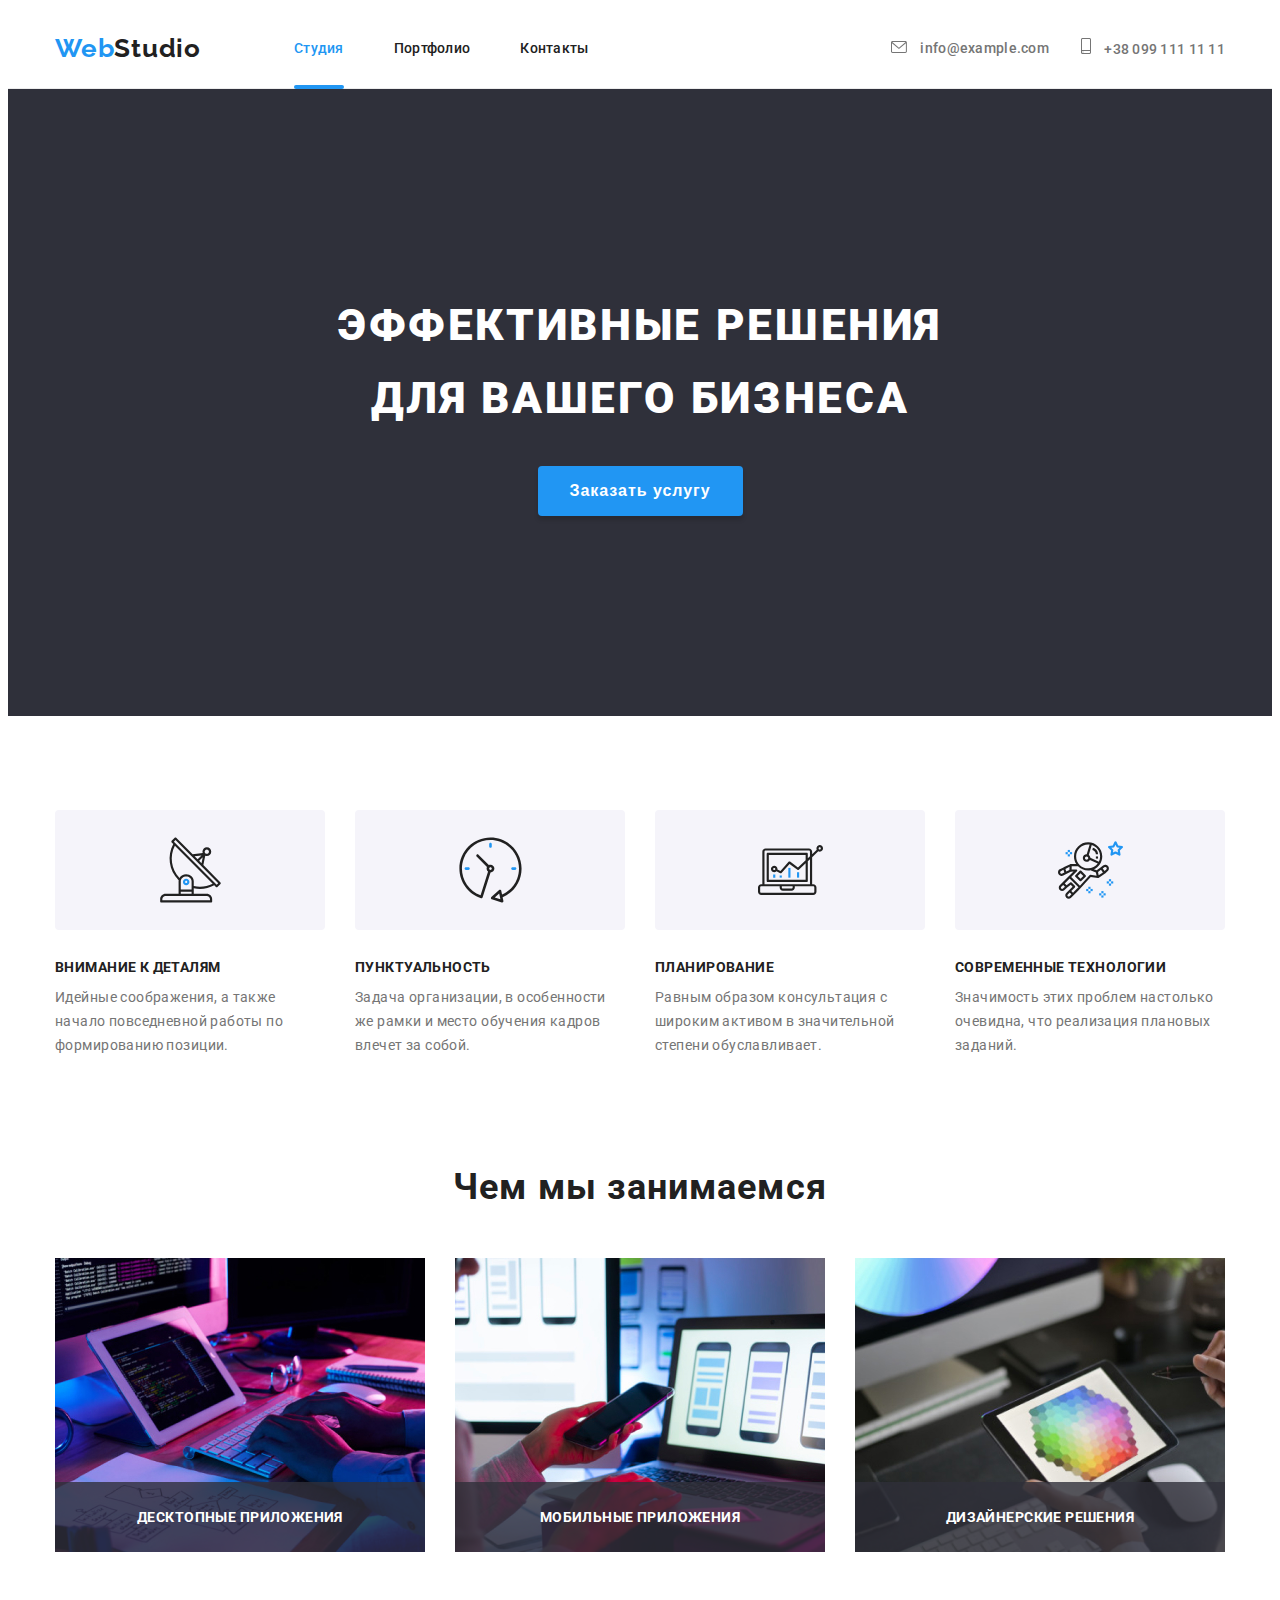
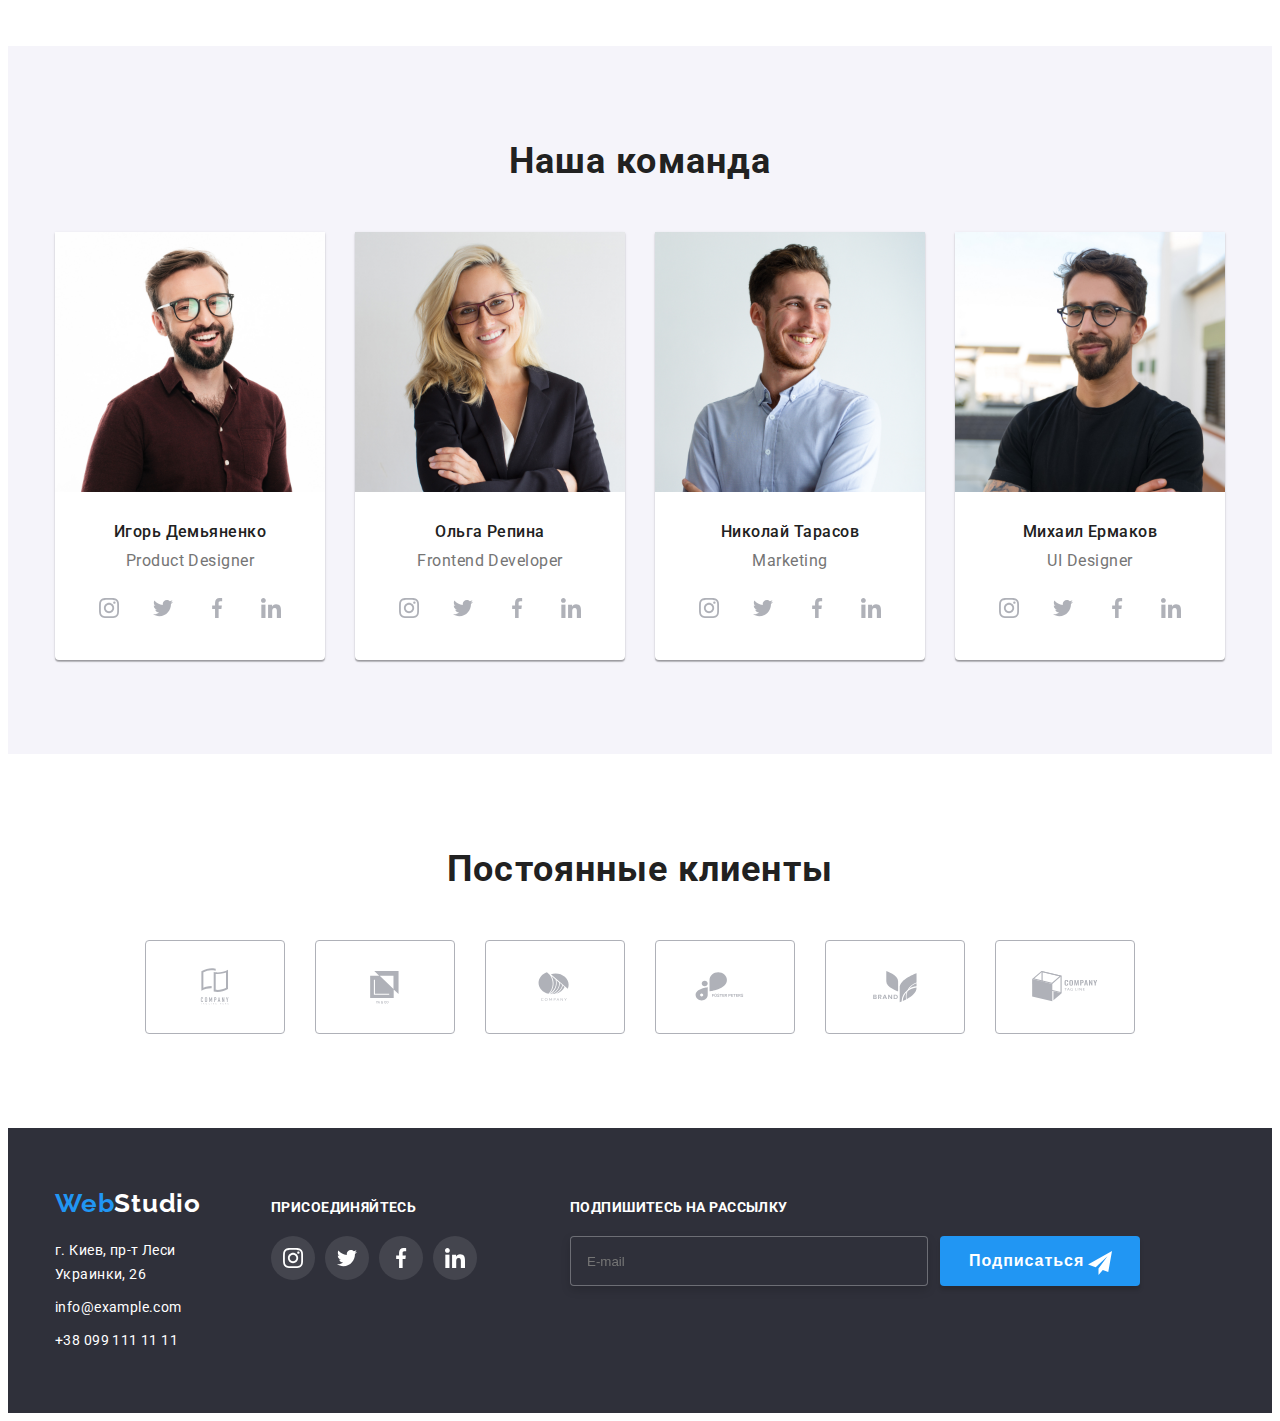
==== commit f7742bf7: "edit" ====
--- a/index.html
+++ b/index.html
@@ -600,7 +600,7 @@
       <div class="container page-footer__container">
         <div class="page-footer__block">
           <div class="page-footer__contacts">
-            <a class="link logo page-footer__logo" href="index.html">
+            <a class="link logo page-footer__logo " href="index.html">
               <span>Web</span>Studio
             </a>
             <address class="">
@@ -615,12 +615,12 @@
                   >
                 </li>
                 <li class="page-footer__item">
-                  <a class="link contacts" href="mailto:info@example.com"
+                  <a class="link " href="mailto:info@example.com"
                     >info@example.com</a
                   >
                 </li>
                 <li class="page-footer__item">
-                  <a class="link contacts" href="tel:+380991111111"
+                  <a class="link " href="tel:+380991111111"
                     >+38 099 111 11 11</a
                   >
                 </li>
--- a/css/main.min.css
+++ b/css/main.min.css
@@ -1,2 +1,2 @@
-:root{--main-text-cl: #212121;--secondary-text-cl: #757575;--social-icons: #afb1b8;--accent-cl: #2196f3;--alt-text-cl: #ffffff;--secondary-ac-cl: #188ce8;--main-bg: #ffffff;--section-bg: #f5f4fa;--dark-bg: #2f303a;--main-font: "Roboto", sans-serif;--title-font: "Raleway", sans-serif;--animation: 250ms cubic-bezier(0.4, 0, 0.2, 1)}.page-footer__block{display:flex;justify-content:center;align-items:center}html{box-sizing:border-box}*,*::before,*::after{box-sizing:inherit}body{font-family:var(--main-font);font-size:18px;line-height:1.67;letter-spacing:0.02em;color:var(--main-text-cl);background:var(--main-bg)}.list{list-style:none;margin:0;padding-left:0}h1,h2,h3,h4,h5,h6,p{margin-top:0}img{display:block;width:100%;height:auto}.link{color:inherit;text-decoration:none;transition-property:color;transition-duration:250ms;transition-timing-function:cubic-bezier(0.4, 0, 0.2, 1)}.link:hover,.link:focus{color:var(--accent-cl)}.visually-hidden{position:absolute;width:1px;height:1px;border:0;margin:-1px;padding:0;clip:rect(0 0 0 0);overflow:hidden}.container{width:100%;padding-left:15px;padding-right:15px;margin-right:auto;margin-left:auto}@media screen and (min-width: 480px){.container{max-width:480px}}@media screen and (min-width: 768px){.container{max-width:768px}}@media screen and (min-width: 1200px){.container{max-width:1200px}}a span{color:var(--accent-cl)}.logo{display:inline-block;font-size:24px;line-height:1.17;color:var(--main-text-cl);font-style:normal;font-weight:bold;font-family:var(--title-font);letter-spacing:0.03em}@media screen and (min-width: 768px){.logo{margin-right:88px}}@media screen and (min-width: 1199px){.logo{font-size:26px;line-height:1.18;margin-right:93px}}.social-icons{display:flex;justify-content:center}.social-icons__item{margin-right:10px}.social-icons__item:last-child{margin-right:0}.social-icons__link{display:flex;align-items:center;justify-content:center;width:44px;height:44px;border-radius:50%;background-color:var(--main-bg);transition-property:background-color;transition-duration:250ms;transition-timing-function:cubic-bezier(0.4, 0, 0.2, 1);transition-delay:0ms}.social-icons__link:hover,.social-icons__link:focus{background-color:var(--accent-cl);fill:var(--alt-text-cl)}.social-icons__svg{width:20px;height:20px;fill:var(--social-icons);transition-property:fill;transition-duration:250ms;transition-timing-function:cubic-bezier(0.4, 0, 0.2, 1)}.social-icons__link:hover .social-icons__svg,.social-icons__link:focus .social-icons__svg{fill:var(--alt-text-cl)}.social-icons__link-footer{display:flex;align-items:center;justify-content:center;width:44px;height:44px;border-radius:50%;background-color:rgba(255,255,255,0.1);transition-property:background-color;transition-duration:250ms;transition-timing-function:cubic-bezier(0.4, 0, 0.2, 1);transition-delay:0ms}.social-icons__svg--footer{fill:var(--alt-text-cl)}.section{padding-bottom:60px;padding-top:60px}@media screen and (min-width: 1200px){.section{padding-bottom:94px;padding-top:94px}}.hero-section__btn{text-align:center;box-shadow:0px 4px 4px rgba(0,0,0,0.15);border-radius:4px;padding:10px 32px;min-width:200px;min-height:50px;background-color:var(--accent-cl);color:var(--alt-text-cl);border:none}.btn{display:inline-block;font-style:normal;font-weight:bold;font-size:16px;line-height:1.87;letter-spacing:0.06em;cursor:pointer}.page-title{margin:0 auto;padding-bottom:30px;font-family:var(--main-font);font-weight:900;font-style:normal;font-size:44px;line-height:1, 36;letter-spacing:0.06em;text-transform:uppercase}@media screen and (max-width: 1199px){.page-title{font-size:26px;line-height:1.62}}.section__title{letter-spacing:0.03em;font-size:28px;line-height:1.18;margin-bottom:30px;text-align:center}@media screen and (min-width: 1200px){.section__title{margin-bottom:50px;font-size:36px;line-height:1.17}}.backdrop{position:fixed;top:0;left:0;width:100%;height:100%;overflow-y:scroll;background:rgba(0,0,0,0.2);transition:opacity 250ms cubic-bezier(0.4, 0, 0.2, 1),visibility 250ms cubic-bezier(0.4, 0, 0.2, 1)}@media screen and (max-width: 767px){.backdrop{padding:93px 15px 94px}}.backdrop.is-hidden{opacity:0;pointer-events:none;visibility:hidden}.modal{position:absolute;top:50%;left:50%;transform:translate(-50%, -50%);padding:40px;background-color:var(--main-bg);box-shadow:0px 1px 3px rgba(0,0,0,0.12),0px 1px 1px rgba(0,0,0,0.14),0px 2px 1px rgba(0,0,0,0.2);border-radius:4px;transform:translate(-50%, -50%)}@media screen and (max-width: 1199px){.modal{width:450px;height:609px}}@media screen and (min-width: 1200px){.modal{min-height:581px;min-width:528px}}.form{display:flex;flex-direction:column}.form__btn--close{position:absolute;right:15px;top:15px;width:30px;height:30px;border:1px solid rgba(0,0,0,0.1);background-color:var(--main-bg);border-radius:50%;transition:border 250ms cubic-bezier(0.4, 0, 0.2, 1);display:flex;align-items:center;justify-content:center}.form__btn--close:hover,.form__btn--close:focus{border:1px solid var(--accent-cl)}.close-svg{width:18px;height:18px;fill:var(--main-text-cl);transition:fill 250ms cubic-bezier(0.4, 0, 0.2, 1)}.form__btn--close:hover .close-svg,.form__btn--close:focus .close-svg{fill:var(--accent-cl)}.form__slogan{font-style:normal;font-weight:bold;font-size:20px;line-height:1, 15;letter-spacing:0.03em;margin-bottom:12px;text-align:center}.form__label{margin-bottom:4px;font-size:12px;line-height:1.17;letter-spacing:0.01em;color:var(--secondary-text-cl)}.comment{padding:12px 16px;border:1px solid rgba(33,33,33,0.2);border-radius:4px;outline:none;height:120px;resize:none}.comment::placeholder{font-size:14px;line-height:1.14;letter-spacing:0.01em;color:rgba(117,117,117,0.5)}.form__field{display:flex;flex-direction:column;position:relative;margin-bottom:10px}.form__input{padding-left:42px;height:40px;position:relative;border:1px solid rgba(33,33,33,0.2);border-radius:4px;outline:none;transition:border 250ms cubic-bezier(0.4, 0, 0.2, 1)}.form__input:focus,.form__input:hover{border:1px solid var(--accent-cl)}.form__input:focus+.form__svg,.form__input:hover+.form__svg{fill:var(--accent-cl)}.comment:focus,.comment:hover{border:1px solid var(--accent-cl)}.form__svg{position:absolute;left:15px;bottom:11px;transition:fill 250ms cubic-bezier(0.4, 0, 0.2, 1)}.checkbox-agreement{display:flex;width:100%}.checkbox-agreement__label{display:flex;align-items:baseline;margin-top:20px}.checkbox-agreement__icon{display:inline-block;width:16px;height:15px;border:2px solid var(--main-text-cl);border-radius:2px;margin-right:8px}.checkbox:checked+.checkbox-agreement__icon{background-color:var(--accent-cl);background-image:url(../images/icons/icon-check.svg);background-size:contain;background-origin:border-box;border-color:var(--accent-cl)}.checkbox-agreement__text{display:block;font-style:normal;font-weight:normal;font-size:14px;line-height:1.71;letter-spacing:0.03em}.checkbox-agreement__license{color:var(--accent-cl);text-decoration:underline}.form__btn{display:flex;justify-content:center}.form__btn--submit{display:block;width:200px;height:50px;font-style:normal;font-weight:bold;font-size:16px;line-height:1.87;letter-spacing:0.06em;padding:10px 56px 10px 55px;background-color:var(--accent-cl);color:var(--alt-text-cl);box-shadow:0px 4px 4px rgba(0,0,0,0.15);border-radius:4px;transition:background-color 250ms cubic-bezier(0.4, 0, 0.2, 1);cursor:pointer;border:none}.btn-submit:checked{background-color:var(--secondary-ac-cl)}.menu__link{display:inline-block}@media screen and (min-width: 768px){.menu__link{padding-top:32px;padding-bottom:32px}}.menu-button{display:inline-flex;z-index:9;width:40px;height:40px;padding:0;border:0;background-color:transparent}@media screen and (min-width: 768px){.menu-button{display:none}}.menu-button .icon-close{display:none}.menu-button.is-open .icon-close{display:block}.menu-button.is-open .icon-menu{display:none}@media screen and (max-width: 767px){.menu__container{background-color:#fff;width:480px;height:796px;height:100vh;padding:40px 48px;display:none;position:absolute;top:0;width:100%;left:0;overflow:scroll}.menu__container.is-open{display:flex;align-items:flex-start;flex-direction:column}}@media screen and (min-width: 768px){.menu__container{display:flex;flex-grow:1;height:80px;justify-content:space-between}}@media screen and (min-width: 1200px){.menu__container{height:80px;width:100%;justify-content:space-between}}.menu__item{position:relative}.current{color:var(--accent-cl)}.current::after{display:none}@media screen and (min-width: 768px){.current::after{position:absolute;bottom:-1px;display:block;content:"";height:4px;width:100%;border-radius:2px;background:var(--accent-cl)}}.menu__item{padding-bottom:32px;font-style:normal;font-weight:500;font-size:40px;line-height:1.17;letter-spacing:0.02em}@media screen and (max-width: 767px){.menu__item:last-of-type{margin-bottom:306px}}@media screen and (min-width: 768px){.menu__item{font-style:normal;font-weight:500;font-size:14px;line-height:1.17;letter-spacing:0.02em;padding-bottom:0;margin-bottom:0}.menu__item:not(:last-child){margin-right:50px}}@media screen and (min-width: 1200px){.menu__item .menu__item:not(:last-child){margin-right:50px}}@media screen and (max-width: 767px){.menu__social{display:flex;width:100%;justify-content:space-between;margin-right:40px}}@media screen and (min-width: 768px){.menu__social{display:none}}@media screen and (max-width: 767px){.menu__social-item{font-size:18px;line-height:1.22;letter-spacing:0.02em;margin-right:20px}}.menu__social-Link{color:var(--accent-cl)}.contacts{color:var(--secondary-text-cl)}@media screen and (max-width: 767px){.contacts{display:flex;margin-right:40px;flex-direction:column-reverse}}@media screen and (min-width: 768px){.contacts{display:flex;flex-direction:column;padding-top:21px;padding-bottom:21px}}@media screen and (min-width: 1200px){.contacts{align-items:center;flex-direction:row}}@media screen and (max-width: 767px){.contacts--phone{color:var(--accent-cl)}}.contacts__item .link{display:block}.contacts__item{font-style:normal;font-weight:500;font-size:34px;line-height:1.17;letter-spacing:0.02em;margin-bottom:32px}@media screen and (max-width: 767px){.contacts__item:last-of-type{margin-bottom:64px}}@media screen and (min-width: 768px){.contacts__item{display:flex;align-items:center;font-style:normal;font-weight:500;font-size:12px;line-height:1.17;letter-spacing:0.02em;margin-bottom:10px}.contacts__item:last-of-type{margin-bottom:0}}@media screen and (min-width: 1200px){.contacts__item{font-size:14px;line-height:1.17;margin-bottom:0}.contacts__item:last-of-type{margin-left:32px}}.contacts__icon-envelope{display:none}@media screen and (min-width: 768px){.contacts__icon-envelope{display:inline-flex;width:14px;height:10px;margin-right:8px;fill:currentColor}}@media screen and (min-width: 1200px){.contacts__icon-envelope{width:16px;height:12px;margin-right:10px}}.contacts__icon-smartphone{display:none}@media screen and (min-width: 768px){.contacts__icon-smartphone{display:inline-flex;width:10px;height:14px;margin-right:10px;fill:currentColor}}@media screen and (min-width: 1200px){.contacts__icon-smartphone{width:10px;height:16px;margin-right:10px}}.page-header{border-bottom:1px solid #ececec;min-height:60px}.page-header__container{position:relative;display:flex;align-items:center}@media screen and (max-width: 767px){.page-header__container{min-height:60px}}.page-header .link{display:block}.nav{display:flex;align-items:center;justify-content:space-between;width:100%}@media screen and (max-width: 767px){.nav{justify-content:space-between}}.page-hader__nav{display:flex}@media screen and (max-width: 767px){.page-hader__nav{flex-direction:column}}@media screen and (min-width: 768px){.page-hader__nav{display:flex;align-items:center}}.hero-section{display:block;text-align:center;margin:0 auto;max-width:1600px;min-height:400px;padding-top:200px;padding-bottom:200px;background-color:var(--dark-bg);color:var(--alt-text-cl);background-image:linear-gradient(to right, rgba(47,48,58,0.4), rgba(47,48,58,0.4)),url(../images/img.jpg);background-repeat:no-repeat;background-position:center;background-size:cover}@media (min-device-pixel-ratio: 2), (-webkit-min-device-pixel-ratio: 2), (min-resolution: 192dpi), (min-resolution: 2dppx){.hero-section{background-image:url(../images/img@2x.jpg)}}.feature{display:flex;flex-wrap:wrap;justify-content:center;margin-right:-30px}.feature__card{margin-right:30px;justify-content:center}@media screen and (max-width: 767px){.feature__card{width:100%}}@media screen and (min-width: 768px) and (max-width: 1199px){.feature__card{flex-basis:calc((100% - 60px) / 2);margin-right:30px}}@media screen and (min-width: 1200px){.feature__card{flex-basis:calc((100% - 4 * 30px) / 4);margin-right:30px}}.feature__image{display:flex;background-color:var(--section-bg);border-radius:4px;margin-bottom:30px;justify-content:center;align-items:center;height:120px}.feature__icon{width:65px;height:70px}.feature__title{font-size:14px;line-height:1.14;letter-spacing:0.03em;text-transform:uppercase;margin-bottom:10px}.feature__text{font-weight:normal;font-size:14px;line-height:1.71;letter-spacing:0.03em;color:var(--secondary-text-cl)}.product{padding-top:0;display:flex;align-items:center}@media screen and (max-width: 1199px){.product{display:none}}.product__list{display:flex;margin-right:-30px}.product__item{display:flex;flex-basis:calc((100% - 90px) / 3);margin-right:30px}.product__name{position:absolute;bottom:0;font-style:normal;font-weight:bold;font-size:14px;margin-bottom:0;line-height:16px;text-align:center;letter-spacing:0.03em;text-transform:uppercase;padding-top:27px;padding-bottom:27px;width:100%;color:var(--alt-text-cl);background:rgba(47,48,58,0.8)}.product__card{position:relative;display:flex}.team{background:var(--section-bg)}.team__list{margin-right:-30px;display:flex;flex-wrap:wrap}.team__card{box-shadow:0px 1px 3px rgba(0,0,0,0.12),0px 1px 1px rgba(0,0,0,0.14),0px 2px 1px rgba(0,0,0,0.2);border-radius:0px 0px 4px 4px;margin-right:30px;margin-bottom:30px;background-color:var(--main-bg)}@media screen and (min-width: 1200px){.team__card{flex-basis:calc((100% - 120px) / 4);margin-bottom:0}.team__card:last-of-type{margin-right:0}}@media screen and (min-width: 768px) and (max-width: 1199px){.team__card{flex-basis:calc((100% - 60px) / 2)}.team__card:nth-child(2n){margin-right:0}}.team__name{text-align:center;margin-bottom:0;padding-bottom:10px;font-weight:500;font-size:16px;line-height:1.19;letter-spacing:0.03em}.team__position{text-align:center;margin-bottom:16px;font-weight:normal;font-size:16px;line-height:1.19;letter-spacing:0.03em;color:var(--secondary-text-cl)}.team__item{padding-top:30px;padding-bottom:30px}.clients{display:flex;flex-wrap:wrap;justify-content:center;align-items:center;margin:-15px}.clients__item{display:flex;border-radius:4px;border:1px solid var(--social-icons);justify-content:center;padding:16px 32px;margin:15px;transition-property:background-color;transition-duration:250ms;transition-timing-function:cubic-bezier(0.4, 0, 0.2, 1);transition:border 250ms cubic-bezier(0.4, 0, 0.2, 1)}.clients__item:hover,.clients__item:focus{border:1px solid var(--accent-cl)}.clients__item:hover .clients__svg,.clients__item:focus .clients__svg{fill:var(--accent-cl)}.clients__card{flex-wrap:wrap}@media screen and (max-width: 767px){.clients__card{flex-basis:calc((100% - 60px) / 2)}.clients__card:nth-child(-n+2){margin-top:0}}@media screen and (min-width: 768px) and (max-width: 1199px){.clients__card{flex-basis:calc((100% - 90px) / 3)}.clients__card:nth-child(-n+3){margin-top:0}}@media screen and (min-width: 1200px){.clients__card{width:170px}}.clients__card:last-child{margin-right:0}.clients__svg{fill:var(--social-icons);width:106px;height:60px;align-items:center}.page-footer{padding-bottom:60px;padding-top:60px;color:var(--alt-text-cl);background-color:var(--dark-bg)}.page-footer__logo{margin-bottom:20px;color:var(--alt-text-cl)}@media screen and (max-width: 768px){.page-footer__container{flex-direction:column}}@media screen and (min-width: 1200px){.page-footer__container{display:flex;align-items:baseline}}.page-footer__contacts{display:flex;flex-direction:column;flex-wrap:nowrap;align-items:center;justify-content:center}@media screen and (min-width: 1200px){.page-footer__contacts{margin-right:70px}}.page-footer__item a{display:inline-block}.page-footer__item{display:block;justify-content:center;margin-bottom:9px;font-style:normal;font-weight:normal;font-size:14px;line-height:1.71;letter-spacing:0.03em}.page-footer__item:last-child{margin-bottom:0}.address{display:flex;flex-direction:column;align-items:center}@media screen and (min-width: 1200px){.address{align-items:flex-start}}.page-footer__item .contacts{color:rgba(255,255,255,0.6);margin-right:0}.page-footer__social-links{display:flex;flex-direction:column;align-items:center;margin-bottom:60px;margin-top:60px}@media screen and (min-width: 768px){.page-footer__social-links{margin-left:165px;margin-top:0;margin-bottom:0}}@media screen and (min-width: 1200px){.page-footer__social-links{margin-right:93px;margin-left:0;margin-top:0;margin-bottom:0;align-items:flex-start}}.page-footer__slogan{font-weight:bold;font-size:14px;line-height:1.14;letter-spacing:0.03em;text-transform:uppercase;margin-bottom:20px}.page-footer__block{flex-direction:column}@media screen and (min-width: 768px) and (max-width: 1199px){.page-footer__block{margin-bottom:60px}}@media screen and (min-width: 768px){.page-footer__block{flex-direction:row;align-items:baseline}}@media screen and (min-width: 1200px){.page-footer__block{justify-content:left}}.subcribe{display:flex;align-items:center;justify-content:center;flex-direction:column;width:100%}@media screen and (min-width: 1200px){.subcribe{align-items:flex-start}}.subcribe__input{height:50px;padding:15px 16px;outline:none;color:var(--alt-text-cl);border:1px solid rgba(255,255,255,0.3);box-sizing:border-box;filter:drop-shadow(0px 4px 4px rgba(0,0,0,0.15));border-radius:4px;background-color:var(--dark-bg)}@media screen and (max-width: 1199px){.subcribe__input{max-width:450px;width:100%;margin-bottom:20px}}@media screen and (min-width: 1200px){.subcribe__input{width:358px}}.subcribe__form{display:flex;flex-direction:column}@media screen and (min-width: 1200px){.subcribe__form{display:flex;flex-direction:row}}.subcribe__icon{position:absolute;fill:var(--alt-text-cl);align-items:center;right:28px;bottom:11px}.subscribe__btn{position:relative;display:block;align-items:center;width:200px;height:50px;padding-top:10px;padding-bottom:10px;padding-left:29px;padding-right:62px;cursor:pointer;margin-left:12px;font-style:normal;font-weight:bold;font-size:16px;line-height:1.87;letter-spacing:0.06em;background-color:var(--accent-cl);box-shadow:0px 4px 4px rgba(0,0,0,0.15);border-radius:4px;color:var(--alt-text-cl);border:none}.filter__list{display:flex;margin-bottom:50px;justify-content:center}.filter__btn{font-weight:500;font-size:16px;line-height:1.62;letter-spacing:0.03em;color:var(--main-text-cl);cursor:pointer;background:var(--section-bg);transition:background-color 250ms cubic-bezier(0.4, 0, 0.2, 1),color 50ms cubic-bezier(0.4, 0, 0.2, 1),box-shadow 250ms cubic-bezier(0.4, 0, 0.2, 1);margin-right:8px;padding:6px 22px;border-radius:4px;border:none}.filter__btn:hover,.filter__btn:focus{color:var(--alt-text-cl);background-color:var(--accent-cl);box-shadow:0px 3px 1px rgba(0,0,0,0.1),0px 1px 2px rgba(0,0,0,0.08),0px 2px 2px rgba(0,0,0,0.12)}.portfolio__list{display:flex;flex-wrap:wrap}.portfolio-project{flex-direction:column;margin-right:30px;margin-bottom:30px;transition-property:box-shadow;transition-duration:250ms;transition-timing-function:cubic-bezier(0.4, 0, 0.2, 1)}.portfolio-project:hover{box-shadow:0px 1px 1px rgba(0,0,0,0.12),0px 4px 4px rgba(0,0,0,0.06),1px 4px 6px rgba(0,0,0,0.16)}.portfolio-project:hover .portfolio-project__text,.portfolio-project:focus .portfolio-project__text{transform:translateY(0)}@media screen and (min-width: 768px){.portfolio-project{flex-basis:calc((100% - 60px) / 2)}.portfolio-project:nth-child(-n+2){margin-top:0}}@media screen and (min-width: 1200px){.portfolio-project{flex-basis:calc((100% - 90px) / 3);min-width:370px}.portfolio-project:nth-child(-n+3){margin-top:0}}.portfolio-project:nth-child(3n){margin-right:0}.portfolio-project:nth-last-child(-n+3){margin-bottom:0}.portfolio-project__item{padding:20px 24px 20px 24px;border-right:1px solid #eeeeee;border-left:1px solid #eeeeee;border-bottom:1px solid #eeeeee;margin-bottom:0}.portfolio-project__overlay{position:relative;overflow:hidden}.portfolio-project__text{position:absolute;bottom:0;padding:63px 24px;margin-bottom:0;font-style:normal;font-weight:normal;font-size:18px;line-height:1.56;letter-spacing:0.03em;width:100%;height:100%;background-color:rgba(33,150,243,0.9);color:var(--alt-text-cl);transform:translateY(100%);transition:transform 250ms cubic-bezier(0.4, 0, 0.2, 1)}.portfolio-project__title{margin-bottom:4px;text-align:start;font-weight:bold;font-size:18px;line-height:2;letter-spacing:0.06em}.portfolio-project__filter{font-weight:normal;font-size:16px;line-height:1.87;letter-spacing:0.03em;color:var(--secondary-text-cl);margin-bottom:0}
+:root{--main-text-cl: #212121;--secondary-text-cl: #757575;--social-icons: #afb1b8;--accent-cl: #2196f3;--alt-text-cl: #ffffff;--secondary-ac-cl: #188ce8;--main-bg: #ffffff;--section-bg: #f5f4fa;--dark-bg: #2f303a;--main-font: "Roboto", sans-serif;--title-font: "Raleway", sans-serif;--animation: 250ms cubic-bezier(0.4, 0, 0.2, 1)}.page-footer__block{display:flex;justify-content:center;align-items:center}html{box-sizing:border-box}*,*::before,*::after{box-sizing:inherit}body{font-family:var(--main-font);font-size:18px;line-height:1.67;letter-spacing:0.02em;color:var(--main-text-cl);background:var(--main-bg)}.list{list-style:none;margin:0;padding-left:0}h1,h2,h3,h4,h5,h6,p{margin-top:0}img{display:block;width:100%;height:auto}.link{color:inherit;text-decoration:none;transition-property:color;transition-duration:250ms;transition-timing-function:cubic-bezier(0.4, 0, 0.2, 1)}.link:hover,.link:focus{color:var(--accent-cl)}.visually-hidden{position:absolute;width:1px;height:1px;border:0;margin:-1px;padding:0;clip:rect(0 0 0 0);overflow:hidden}.container{width:100%;padding-left:15px;padding-right:15px;margin-right:auto;margin-left:auto}@media screen and (min-width: 480px){.container{max-width:480px}}@media screen and (min-width: 768px){.container{max-width:768px}}@media screen and (min-width: 1200px){.container{max-width:1200px}}a span{color:var(--accent-cl)}.logo{display:inline-block;font-size:24px;line-height:1.17;color:var(--main-text-cl);font-style:normal;font-weight:bold;font-family:var(--title-font);letter-spacing:0.03em}@media screen and (min-width: 768px){.logo{margin-right:88px}}@media screen and (min-width: 1199px){.logo{font-size:26px;line-height:1.18;margin-right:93px}}.social-icons{display:flex;justify-content:center}.social-icons__item{margin-right:10px}.social-icons__item:last-child{margin-right:0}.social-icons__link{display:flex;align-items:center;justify-content:center;width:44px;height:44px;border-radius:50%;background-color:var(--main-bg);transition-property:background-color;transition-duration:250ms;transition-timing-function:cubic-bezier(0.4, 0, 0.2, 1);transition-delay:0ms}.social-icons__link:hover,.social-icons__link:focus{background-color:var(--accent-cl);fill:var(--alt-text-cl)}.social-icons__svg{width:20px;height:20px;fill:var(--social-icons);transition-property:fill;transition-duration:250ms;transition-timing-function:cubic-bezier(0.4, 0, 0.2, 1)}.social-icons__link:hover .social-icons__svg,.social-icons__link:focus .social-icons__svg{fill:var(--alt-text-cl)}.social-icons__link-footer{display:flex;align-items:center;justify-content:center;width:44px;height:44px;border-radius:50%;background-color:rgba(255,255,255,0.1);transition-property:background-color;transition-duration:250ms;transition-timing-function:cubic-bezier(0.4, 0, 0.2, 1);transition-delay:0ms}.social-icons__svg--footer{fill:var(--alt-text-cl)}.section{padding-bottom:60px;padding-top:60px}@media screen and (min-width: 1200px){.section{padding-bottom:94px;padding-top:94px}}.hero-section__btn{text-align:center;box-shadow:0px 4px 4px rgba(0,0,0,0.15);border-radius:4px;padding:10px 32px;min-width:200px;min-height:50px;background-color:var(--accent-cl);color:var(--alt-text-cl);border:none}.btn{display:inline-block;font-style:normal;font-weight:bold;font-size:16px;line-height:1.87;letter-spacing:0.06em;cursor:pointer}.page-title{margin:0 auto;padding-bottom:30px;font-family:var(--main-font);font-weight:900;font-style:normal;font-size:44px;line-height:1, 36;letter-spacing:0.06em;text-transform:uppercase}@media screen and (max-width: 1199px){.page-title{font-size:26px;line-height:1.62}}.section__title{letter-spacing:0.03em;font-size:28px;line-height:1.18;margin-bottom:30px;text-align:center}@media screen and (min-width: 1200px){.section__title{margin-bottom:50px;font-size:36px;line-height:1.17}}.backdrop{position:fixed;top:0;left:0;width:100%;height:100%;overflow-y:scroll;background:rgba(0,0,0,0.2);transition:opacity 250ms cubic-bezier(0.4, 0, 0.2, 1),visibility 250ms cubic-bezier(0.4, 0, 0.2, 1)}@media screen and (max-width: 767px){.backdrop{padding:93px 15px 94px}}.backdrop.is-hidden{opacity:0;pointer-events:none;visibility:hidden}.modal{position:absolute;z-index:12;top:50%;left:50%;transform:translate(-50%, -50%);padding:40px;background-color:var(--main-bg);box-shadow:0px 1px 3px rgba(0,0,0,0.12),0px 1px 1px rgba(0,0,0,0.14),0px 2px 1px rgba(0,0,0,0.2);border-radius:4px;transform:translate(-50%, -50%)}@media screen and (max-width: 1199px){.modal{max-width:450px;max-height:609px}}@media screen and (min-width: 1200px){.modal{min-height:581px;min-width:528px}}.form{display:flex;flex-direction:column}.form__btn--close{position:absolute;right:15px;top:15px;width:30px;height:30px;border:1px solid rgba(0,0,0,0.1);background-color:var(--main-bg);border-radius:50%;transition:border 250ms cubic-bezier(0.4, 0, 0.2, 1);display:flex;align-items:center;justify-content:center}.form__btn--close:hover,.form__btn--close:focus{border:1px solid var(--accent-cl)}.close-svg{width:18px;height:18px;fill:var(--main-text-cl);transition:fill 250ms cubic-bezier(0.4, 0, 0.2, 1)}.form__btn--close:hover .close-svg,.form__btn--close:focus .close-svg{fill:var(--accent-cl)}.form__slogan{font-style:normal;font-weight:bold;font-size:20px;line-height:1, 15;letter-spacing:0.03em;margin-bottom:12px;text-align:center}.form__label{margin-bottom:4px;font-size:12px;line-height:1.17;letter-spacing:0.01em;color:var(--secondary-text-cl)}.comment{padding:12px 16px;border:1px solid rgba(33,33,33,0.2);border-radius:4px;outline:none;height:120px;resize:none}.comment::placeholder{font-size:14px;line-height:1.14;letter-spacing:0.01em;color:rgba(117,117,117,0.5)}.form__field{display:flex;flex-direction:column;position:relative;margin-bottom:10px}.form__input{padding-left:42px;height:40px;position:relative;border:1px solid rgba(33,33,33,0.2);border-radius:4px;outline:none;transition:border 250ms cubic-bezier(0.4, 0, 0.2, 1)}.form__input:focus,.form__input:hover{border:1px solid var(--accent-cl)}.form__input:focus+.form__svg,.form__input:hover+.form__svg{fill:var(--accent-cl)}.comment:focus,.comment:hover{border:1px solid var(--accent-cl)}.form__svg{position:absolute;left:15px;bottom:11px;transition:fill 250ms cubic-bezier(0.4, 0, 0.2, 1)}.checkbox-agreement{display:flex;width:100%}.checkbox-agreement__label{display:flex;align-items:baseline;margin-top:20px}.checkbox-agreement__icon{display:inline-block;width:16px;height:15px;border:2px solid var(--main-text-cl);border-radius:2px;margin-right:8px}.checkbox:checked+.checkbox-agreement__icon{background-color:var(--accent-cl);background-image:url(../images/icons/icon-check.svg);background-size:contain;background-origin:border-box;border-color:var(--accent-cl)}.checkbox-agreement__text{display:block;font-style:normal;font-weight:normal;font-size:14px;line-height:1.71;letter-spacing:0.03em}.checkbox-agreement__license{color:var(--accent-cl);text-decoration:underline}.form__btn{display:flex;justify-content:center}.form__btn--submit{display:block;width:200px;height:50px;font-style:normal;font-weight:bold;font-size:16px;line-height:1.87;letter-spacing:0.06em;padding:10px 56px 10px 55px;background-color:var(--accent-cl);color:var(--alt-text-cl);box-shadow:0px 4px 4px rgba(0,0,0,0.15);border-radius:4px;transition:background-color 250ms cubic-bezier(0.4, 0, 0.2, 1);cursor:pointer;border:none}.btn-submit:checked{background-color:var(--secondary-ac-cl)}.menu__link{display:inline-block}@media screen and (min-width: 768px){.menu__link{padding-top:32px;padding-bottom:32px}}.menu-button{display:inline-flex;z-index:9;width:40px;height:40px;padding:0;border:0;background-color:transparent}@media screen and (min-width: 768px){.menu-button{display:none}}.menu-button .icon-close{display:none}.menu-button.is-open .icon-close{display:block}.menu-button.is-open .icon-menu{display:none}@media screen and (max-width: 767px){.menu__container{position:fixed;background-color:#fff;width:480px;height:100vh;padding:40px 48px;display:none;position:absolute;top:0;width:100%;left:0;overflow-y:scroll;overflow:hidden}.menu__container.is-open{display:flex;align-items:flex-start;flex-direction:column}}@media screen and (min-width: 768px){.menu__container{display:flex;flex-grow:1;height:80px;justify-content:space-between}}@media screen and (min-width: 1200px){.menu__container{height:80px;width:100%;justify-content:space-between}}.menu__item{position:relative}.current{color:var(--accent-cl)}.current::after{display:none}@media screen and (min-width: 768px){.current::after{position:absolute;bottom:-1px;display:block;content:"";height:4px;width:100%;border-radius:2px;background:var(--accent-cl)}}.menu__item{padding-bottom:32px;font-style:normal;font-weight:500;font-size:40px;line-height:1.17;letter-spacing:0.02em}@media screen and (max-width: 767px){.menu__item:last-of-type{margin-bottom:306px}}@media screen and (min-width: 768px){.menu__item{font-style:normal;font-weight:500;font-size:14px;line-height:1.17;letter-spacing:0.02em;padding-bottom:0;margin-bottom:0}.menu__item:not(:last-child){margin-right:50px}}@media screen and (min-width: 1200px){.menu__item .menu__item:not(:last-child){margin-right:50px}}@media screen and (max-width: 767px){.menu__social{display:flex;width:100%;justify-content:space-between;margin-right:40px}}@media screen and (min-width: 768px){.menu__social{display:none}}@media screen and (max-width: 767px){.menu__social-item{font-size:18px;line-height:1.22;letter-spacing:0.02em;margin-right:20px}}.menu__social-Link{color:var(--accent-cl)}.contacts{color:var(--secondary-text-cl)}@media screen and (max-width: 767px){.contacts{display:flex;margin-right:40px;flex-direction:column-reverse}}@media screen and (min-width: 768px){.contacts{display:flex;flex-direction:column;padding-top:21px;padding-bottom:21px}}@media screen and (min-width: 1200px){.contacts{align-items:center;flex-direction:row}}@media screen and (max-width: 767px){.contacts--phone{color:var(--accent-cl)}}.contacts__item .link{display:block}.contacts__item{font-style:normal;font-weight:500;font-size:34px;line-height:1.17;letter-spacing:0.02em;margin-bottom:32px}@media screen and (max-width: 767px){.contacts__item:last-of-type{margin-bottom:64px}}@media screen and (min-width: 768px){.contacts__item{display:flex;align-items:center;font-style:normal;font-weight:500;font-size:12px;line-height:1.17;letter-spacing:0.02em;margin-bottom:10px}.contacts__item:last-of-type{margin-bottom:0}}@media screen and (min-width: 1200px){.contacts__item{font-size:14px;line-height:1.17;margin-bottom:0}.contacts__item:last-of-type{margin-left:32px}}.contacts__icon-envelope{display:none}@media screen and (min-width: 768px){.contacts__icon-envelope{display:inline-flex;width:14px;height:10px;margin-right:8px;fill:currentColor}}@media screen and (min-width: 1200px){.contacts__icon-envelope{width:16px;height:12px;margin-right:10px}}.contacts__icon-smartphone{display:none}@media screen and (min-width: 768px){.contacts__icon-smartphone{display:inline-flex;width:10px;height:14px;margin-right:10px;fill:currentColor}}@media screen and (min-width: 1200px){.contacts__icon-smartphone{width:10px;height:16px;margin-right:10px}}.page-header{border-bottom:1px solid #ececec;min-height:60px}.page-header .link{display:block}.nav{position:relative;display:flex;align-items:center;justify-content:space-between;width:100%}@media screen and (max-width: 767px){.nav{justify-content:space-between}}.page-hader__nav{display:flex}@media screen and (max-width: 767px){.page-hader__nav{flex-direction:column}}@media screen and (min-width: 768px){.page-hader__nav{display:flex;align-items:center}}.hero-section{display:block;text-align:center;margin:0 auto;max-width:1600px;min-height:400px;padding-top:200px;padding-bottom:200px;background-color:var(--dark-bg);color:var(--alt-text-cl);background-image:linear-gradient(to right, rgba(47,48,58,0.4), rgba(47,48,58,0.4)),url(../images/img.jpg);background-repeat:no-repeat;background-position:center;background-size:cover}@media (min-device-pixel-ratio: 2), (-webkit-min-device-pixel-ratio: 2), (min-resolution: 192dpi), (min-resolution: 2dppx){.hero-section{background-image:url(../images/img@2x.jpg)}}.feature{display:flex;flex-wrap:wrap;justify-content:center;margin-right:-30px}.feature__card{margin-right:30px;justify-content:center}@media screen and (max-width: 767px){.feature__card{width:100%}}@media screen and (min-width: 768px) and (max-width: 1199px){.feature__card{flex-basis:calc((100% - 60px) / 2);margin-right:30px}}@media screen and (min-width: 1200px){.feature__card{flex-basis:calc((100% - 4 * 30px) / 4);margin-right:30px}}.feature__image{display:flex;background-color:var(--section-bg);border-radius:4px;margin-bottom:30px;justify-content:center;align-items:center;height:120px}.feature__icon{width:65px;height:70px}.feature__title{font-size:14px;line-height:1.14;letter-spacing:0.03em;text-transform:uppercase;margin-bottom:10px}.feature__text{font-weight:normal;font-size:14px;line-height:1.71;letter-spacing:0.03em;color:var(--secondary-text-cl)}.product{padding-top:0;display:flex;align-items:center}@media screen and (max-width: 1199px){.product{display:none}}.product__list{display:flex;margin-right:-30px}.product__item{display:flex;flex-basis:calc((100% - 90px) / 3);margin-right:30px}.product__name{position:absolute;bottom:0;font-style:normal;font-weight:bold;font-size:14px;margin-bottom:0;line-height:16px;text-align:center;letter-spacing:0.03em;text-transform:uppercase;padding-top:27px;padding-bottom:27px;width:100%;color:var(--alt-text-cl);background:rgba(47,48,58,0.8)}.product__card{position:relative;display:flex}.team{background:var(--section-bg)}.team__list{margin-right:-30px;display:flex;flex-wrap:wrap}.team__card{box-shadow:0px 1px 3px rgba(0,0,0,0.12),0px 1px 1px rgba(0,0,0,0.14),0px 2px 1px rgba(0,0,0,0.2);border-radius:0px 0px 4px 4px;margin-right:30px;margin-bottom:30px;background-color:var(--main-bg)}@media screen and (min-width: 1200px){.team__card{flex-basis:calc((100% - 120px) / 4);margin-bottom:0}.team__card:last-of-type{margin-right:0}}@media screen and (min-width: 768px) and (max-width: 1199px){.team__card{flex-basis:calc((100% - 60px) / 2)}.team__card:nth-child(2n){margin-right:0}}.team__name{text-align:center;margin-bottom:0;padding-bottom:10px;font-weight:500;font-size:16px;line-height:1.19;letter-spacing:0.03em}.team__position{text-align:center;margin-bottom:16px;font-weight:normal;font-size:16px;line-height:1.19;letter-spacing:0.03em;color:var(--secondary-text-cl)}.team__item{padding-top:30px;padding-bottom:30px}.clients{display:flex;flex-wrap:wrap;justify-content:center;align-items:center;margin:-15px}.clients__item{display:flex;border-radius:4px;border:1px solid var(--social-icons);justify-content:center;padding:16px 32px;margin:15px;transition-property:background-color;transition-duration:250ms;transition-timing-function:cubic-bezier(0.4, 0, 0.2, 1);transition:border 250ms cubic-bezier(0.4, 0, 0.2, 1)}.clients__item:hover,.clients__item:focus{border:1px solid var(--accent-cl)}.clients__item:hover .clients__svg,.clients__item:focus .clients__svg{fill:var(--accent-cl)}.clients__card{flex-wrap:wrap}@media screen and (max-width: 767px){.clients__card{flex-basis:calc((100% - 60px) / 2)}.clients__card:nth-child(-n+2){margin-top:0}}@media screen and (min-width: 768px) and (max-width: 1199px){.clients__card{flex-basis:calc((100% - 90px) / 3)}.clients__card:nth-child(-n+3){margin-top:0}}@media screen and (min-width: 1200px){.clients__card{width:170px}}.clients__card:last-child{margin-right:0}.clients__svg{fill:var(--social-icons);width:106px;height:60px;align-items:center}.page-footer{padding-bottom:60px;padding-top:60px;color:var(--alt-text-cl);background-color:var(--dark-bg)}.page-footer__logo{margin-bottom:20px;color:var(--alt-text-cl)}@media screen and (min-width: 768px){.page-footer__logo{margin-right:0}}@media screen and (max-width: 768px){.page-footer__container{flex-direction:column}}@media screen and (min-width: 1200px){.page-footer__container{display:flex;align-items:baseline}}.page-footer__contacts{display:flex;flex-direction:column;flex-wrap:nowrap;align-items:center;justify-content:center}@media screen and (min-width: 1200px){.page-footer__contacts{margin-right:70px}}.page-footer__item a{display:inline-block}.page-footer__item{display:block;justify-content:center;margin-bottom:9px;font-style:normal;font-weight:normal;font-size:14px;line-height:1.71;letter-spacing:0.03em}.page-footer__item:last-child{margin-bottom:0}.address{display:flex;flex-direction:column;align-items:center}@media screen and (min-width: 1200px){.address{align-items:flex-start}}.page-footer__item .contacts{color:rgba(255,255,255,0.6);margin-right:0}.page-footer__social-links{display:flex;flex-direction:column;align-items:center;margin-bottom:60px;margin-top:60px}@media screen and (min-width: 768px){.page-footer__social-links{margin-left:165px;margin-top:0;margin-bottom:0}}@media screen and (min-width: 1200px){.page-footer__social-links{margin-right:93px;margin-left:0;margin-top:0;margin-bottom:0;align-items:flex-start}}.page-footer__slogan{font-weight:bold;font-size:14px;line-height:1.14;letter-spacing:0.03em;text-transform:uppercase;margin-bottom:20px}.page-footer__block{flex-direction:column}@media screen and (min-width: 768px) and (max-width: 1199px){.page-footer__block{margin-bottom:60px}}@media screen and (min-width: 768px){.page-footer__block{flex-direction:row;align-items:baseline}}@media screen and (min-width: 1200px){.page-footer__block{justify-content:left}}.subcribe{display:flex;align-items:center;justify-content:center;flex-direction:column;width:100%}@media screen and (min-width: 1200px){.subcribe{align-items:flex-start}}.subcribe__input{height:50px;padding:15px 16px;outline:none;color:var(--alt-text-cl);border:1px solid rgba(255,255,255,0.3);box-sizing:border-box;filter:drop-shadow(0px 4px 4px rgba(0,0,0,0.15));border-radius:4px;background-color:var(--dark-bg)}@media screen and (max-width: 1199px){.subcribe__input{max-width:450px;width:100%;margin-bottom:20px}}@media screen and (min-width: 1200px){.subcribe__input{width:358px}}.subcribe__form{display:flex;flex-direction:column}@media screen and (min-width: 1200px){.subcribe__form{display:flex;flex-direction:row}}.subcribe__icon{position:absolute;fill:var(--alt-text-cl);align-items:center;right:28px;bottom:11px}.subscribe__btn{position:relative;display:block;align-items:center;width:200px;height:50px;padding-top:10px;padding-bottom:10px;padding-left:29px;padding-right:62px;cursor:pointer;margin-left:12px;font-style:normal;font-weight:bold;font-size:16px;line-height:1.87;letter-spacing:0.06em;background-color:var(--accent-cl);box-shadow:0px 4px 4px rgba(0,0,0,0.15);border-radius:4px;color:var(--alt-text-cl);border:none}.filter__list{display:flex;margin-bottom:50px;justify-content:center}.filter__btn{font-weight:500;font-size:16px;line-height:1.62;letter-spacing:0.03em;color:var(--main-text-cl);cursor:pointer;background:var(--section-bg);transition:background-color 250ms cubic-bezier(0.4, 0, 0.2, 1),color 50ms cubic-bezier(0.4, 0, 0.2, 1),box-shadow 250ms cubic-bezier(0.4, 0, 0.2, 1);margin-right:8px;padding:6px 22px;border-radius:4px;border:none}.filter__btn:hover,.filter__btn:focus{color:var(--alt-text-cl);background-color:var(--accent-cl);box-shadow:0px 3px 1px rgba(0,0,0,0.1),0px 1px 2px rgba(0,0,0,0.08),0px 2px 2px rgba(0,0,0,0.12)}.portfolio__list{display:flex;flex-wrap:wrap;margin-right:-30px}.portfolio-project{flex-direction:column;margin-right:30px;margin-bottom:30px;transition-property:box-shadow;transition-duration:250ms;transition-timing-function:cubic-bezier(0.4, 0, 0.2, 1)}.portfolio-project:hover{box-shadow:0px 1px 1px rgba(0,0,0,0.12),0px 4px 4px rgba(0,0,0,0.06),1px 4px 6px rgba(0,0,0,0.16)}.portfolio-project:hover .portfolio-project__text,.portfolio-project:focus .portfolio-project__text{transform:translateY(0)}@media screen and (min-width: 768px){.portfolio-project{flex-basis:calc((100% - 60px) / 2);margin-right:30px;margin-bottom:30px}.portfolio-project:nth-child(2n){margin-right:0}.portfolio-project:nth-last-child(-n+2){margin-bottom:0}}@media screen and (min-width: 1200px){.portfolio-project{flex-basis:calc((100% - 90px) / 3);min-width:370px;margin-right:30px;margin-bottom:30px}.portfolio-project:nth-child(3n){margin-right:0}.portfolio-project:nth-last-child(-n+3){margin-bottom:0}}.portfolio-project__item{padding:20px 24px 20px 24px;border-right:1px solid #eeeeee;border-left:1px solid #eeeeee;border-bottom:1px solid #eeeeee;margin-bottom:0}.portfolio-project__overlay{position:relative;overflow:hidden}.portfolio-project__text{position:absolute;bottom:0;padding:63px 24px;margin-bottom:0;font-style:normal;font-weight:normal;font-size:18px;line-height:1.56;letter-spacing:0.03em;width:100%;height:100%;background-color:rgba(33,150,243,0.9);color:var(--alt-text-cl);transform:translateY(100%);transition:transform 250ms cubic-bezier(0.4, 0, 0.2, 1)}.portfolio-project__title{margin-bottom:4px;text-align:start;font-weight:bold;font-size:18px;line-height:2;letter-spacing:0.06em}.portfolio-project__filter{font-weight:normal;font-size:16px;line-height:1.87;letter-spacing:0.03em;color:var(--secondary-text-cl);margin-bottom:0}
 /*# sourceMappingURL=main.min.css.map */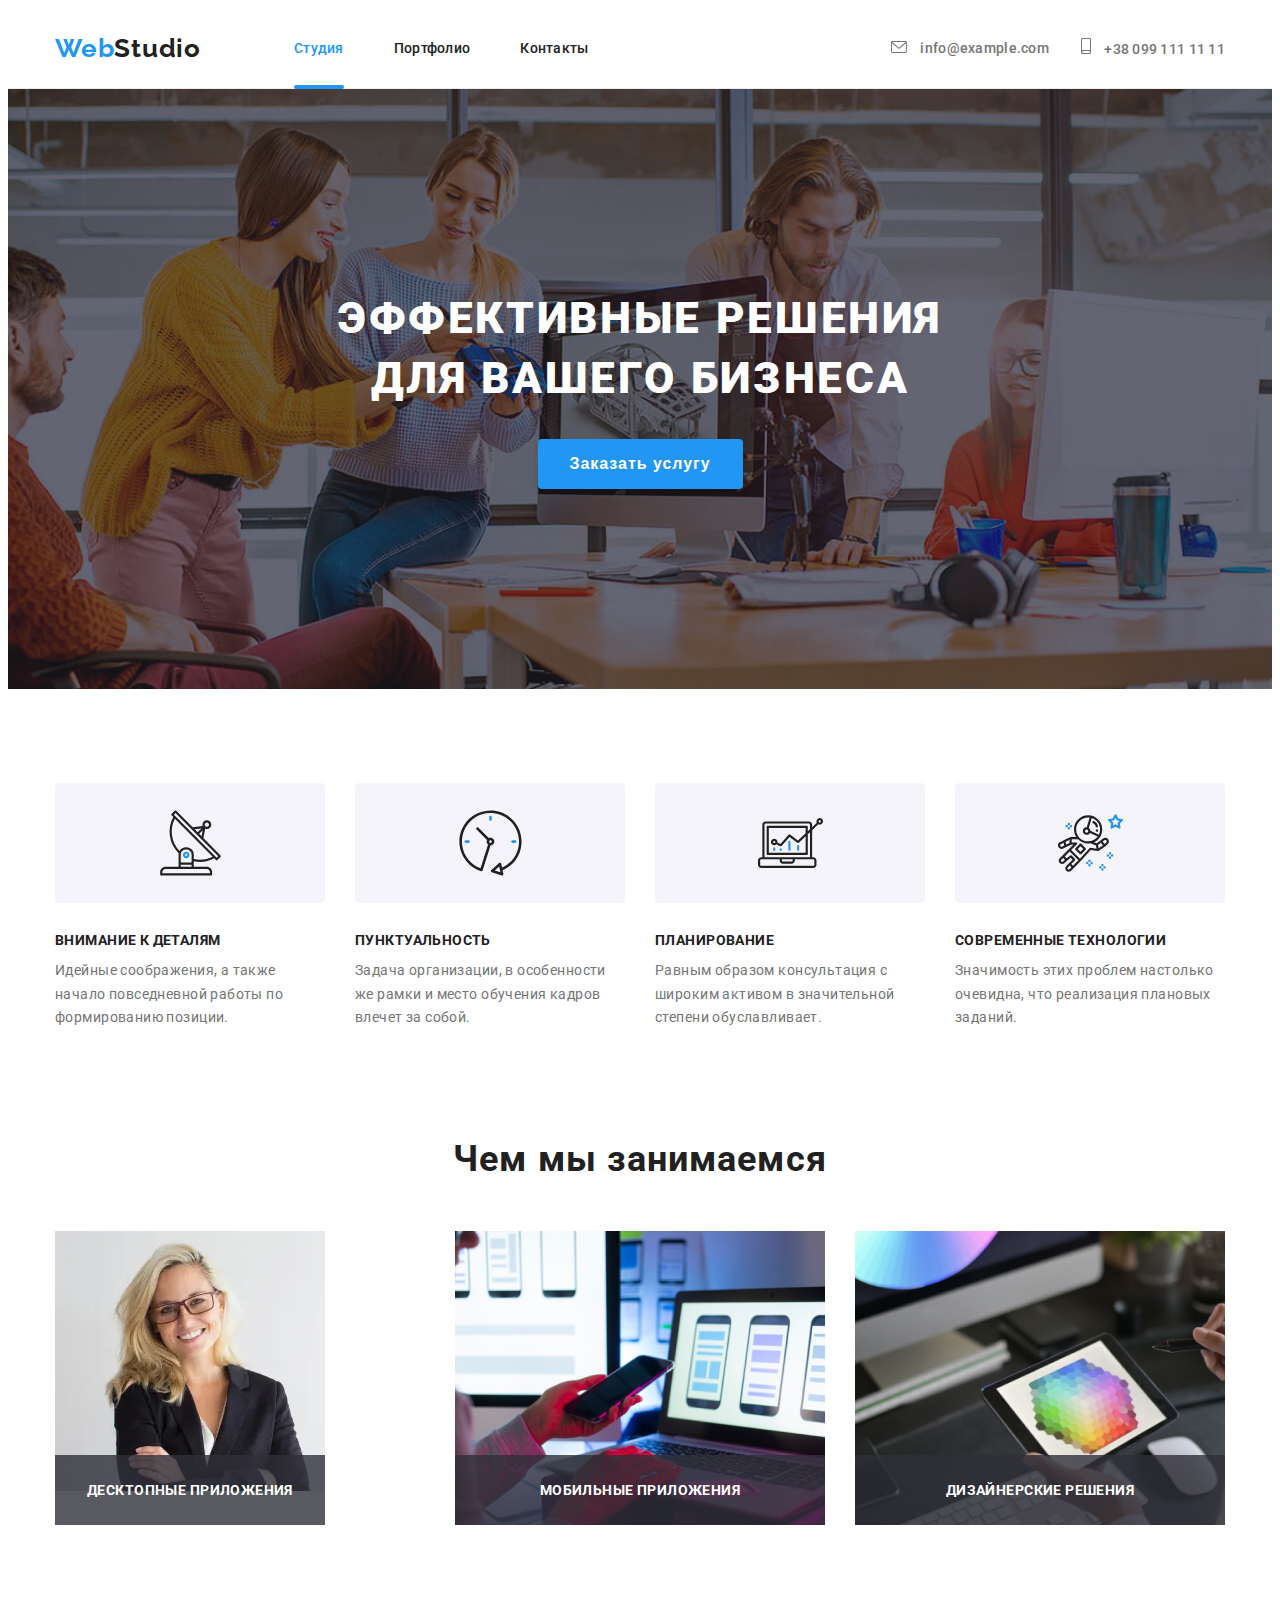
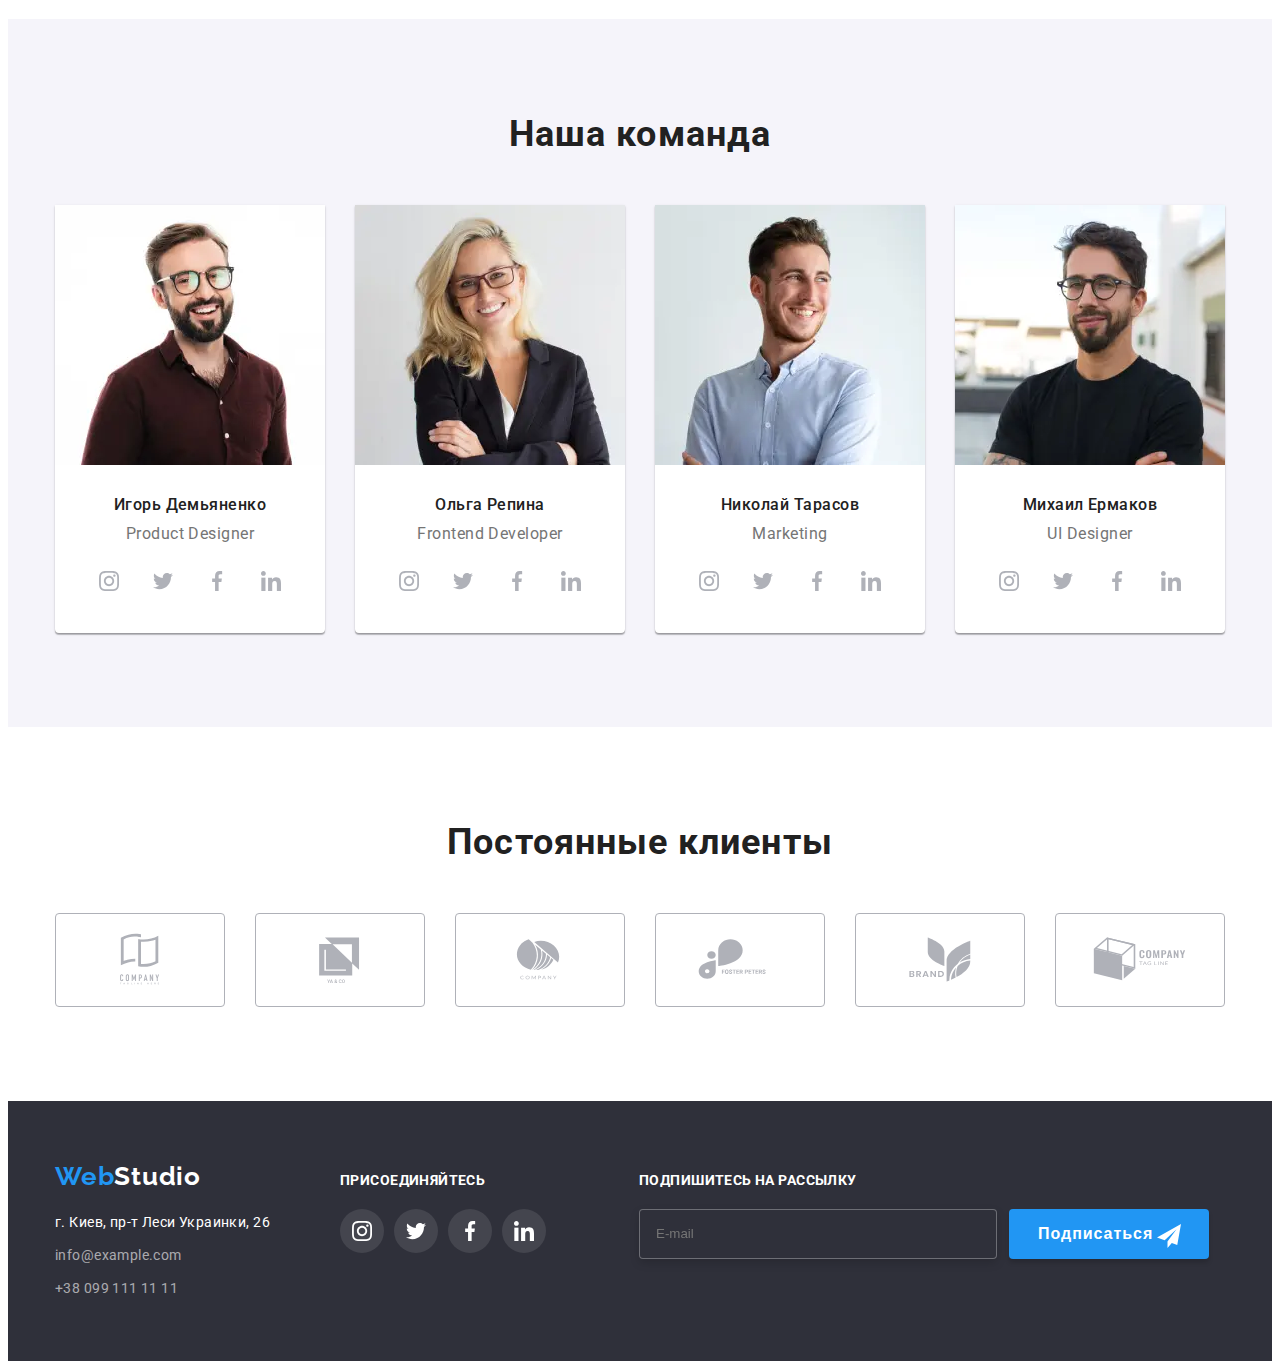
==== commit d9d5bbd1: "edit team images" ====
--- a/index.html
+++ b/index.html
@@ -193,12 +193,22 @@
           <ul class="list product__list">
             <li class="product__item">
               <div class="product__card">
+                <picture>
+                  <source media="(min-width:1200px )" srcset="./images/team/desktop-team/ourteam-2.webp 1x, ./images/team/desktop-team/ourteam-2@2x.webp 2x" type="image/webp">
+                  <source media="(min-width:1200px )" srcset="./images/team/desktop-team/ourteam-2.jpg 1x, ./images/team/desktop-team/ourteam-2@2x.jpg 2x" >
+                  <source media="(min-width:768px )" srcset="./images/team/tablet-team/ourteam-2.webp 1x, ./images/team/desktop-team/ourteam-2@2x.webp 2x" type="image/webp">
+                  <source media="(min-width:768px )" srcset="./images/team/tablet-team/ourteam-2.jpg 1x, ./images/team/desktop-team/ourteam-2@2x.jpg 2x" >
+                  <source media="(min-width:1200px )" srcset="./images/team/mobile-team/ourteam-2.webp 1x, ./images/team/desktop-team/ourteam-2@2x.webp 2x" type="image/webp">
+                  <source media="(min-width:1200px )" srcset="./images/team/mobile-team/ourteam-2.jpg 1x, ./images/team/desktop-team/ourteam-2@2x.jpg 2x" >
                 <img
                   src="./images/about/img-1.jpg"
                   width="370"
                   height="294"
                   alt="Пользователь, работающий на клавиатуре"
                 />
+              </picture>
+              
+           
                 <p class="product__name">Десктопные приложения</p>
               </div>
             </li>
@@ -234,12 +244,21 @@
           <h2 class="section__title">Наша команда</h2>
           <ul class="list team__list">
             <li class="team__card">
-              <img
+              <div>
+                <picture>
+                  <source media="(min-width:1200px )" srcset="./images/team/desktop-team/ourteam-1.webp 1x, ./images/team/desktop-team/ourteam-1@2x.webp 2x" type="image/webp">
+                  <source media="(min-width:1200px )" srcset="./images/team/desktop-team/ourteam-1.jpg 1x, ./images/team/desktop-team/ourteam-1@2x.jpg 2x" >
+                  <source media="(min-width:768px )" srcset="./images/team/tablet-team/ourteam-1.webp 1x, ./images/team/desktop-team/ourteam-1@2x.webp 2x" type="image/webp">
+                  <source media="(min-width:768px )" srcset="./images/team/tablet-team/ourteam-1.jpg 1x, ./images/team/desktop-team/ourteam-1@2x.jpg 2x" >
+                  <source media="(min-width:1200px )" srcset="./images/team/mobile-team/ourteam-1.webp 1x, ./images/team/desktop-team/ourteam-1@2x.webp 2x" type="image/webp">
+                  <source media="(min-width:1200px )" srcset="./images/team/mobile-team/ourteam-1.jpg 1x, ./images/team/desktop-team/ourteam-1@2x.jpg 2x" >
+                  <img
                 src="./images/team/img-1.jpg"
-                width="270"
-                height="260"
                 alt="Игорь Демьяненко"
               />
+                </picture>
+              
+            </div>
               <div class="team__item">
                 <h3 class="team__name">Игорь Демьяненко</h3>
                 <p class="team__position">Product Designer</p>
@@ -304,12 +323,22 @@
               </div>
             </li>
             <li class="team__card">
+              <div>
+                <picture>
+                  <source media="(min-width:1200px )" srcset="./images/team/desktop-team/ourteam-2.webp 1x, ./images/team/desktop-team/ourteam-2@2x.webp 2x" type="image/webp">
+                  <source media="(min-width:1200px )" srcset="./images/team/desktop-team/ourteam-2.jpg 1x, ./images/team/desktop-team/ourteam-2@2x.jpg 2x" >
+                  <source media="(min-width:768px )" srcset="./images/team/tablet-team/ourteam-2.webp 1x, ./images/team/desktop-team/ourteam-2@2x.webp 2x" type="image/webp">
+                  <source media="(min-width:768px )" srcset="./images/team/tablet-team/ourteam-2.jpg 1x, ./images/team/desktop-team/ourteam-2@2x.jpg 2x" >
+                  <source media="(min-width:1200px )" srcset="./images/team/mobile-team/ourteam-2.webp 1x, ./images/team/desktop-team/ourteam-2@2x.webp 2x" type="image/webp">
+                  <source media="(min-width:1200px )" srcset="./images/team/mobile-team/ourteam-2.jpg 1x, ./images/team/desktop-team/ourteam-2@2x.jpg 2x" >
               <img
                 src="./images/team/img-2.jpg"
-                width="270"
-                height="260"
+            
                 alt="Ольга Репина"
               />
+            </picture>
+              
+          </div>
               <div class="team__item">
                 <h3 class="team__name">Ольга Репина</h3>
                 <p class="team__position">Frontend Developer</p>
@@ -374,12 +403,22 @@
               </div>
             </li>
             <li class="team__card">
+              <div>
+                <picture>
+                  <source media="(min-width:1200px )" srcset="./images/team/desktop-team/ourteam-3.webp 1x, ./images/team/desktop-team/ourteam-3@2x.webp 2x" type="image/webp">
+                  <source media="(min-width:1200px )" srcset="./images/team/desktop-team/ourteam-3.jpg 1x, ./images/team/desktop-team/ourteam-3@2x.jpg 2x" >
+                  <source media="(min-width:768px )" srcset="./images/team/tablet-team/ourteam-3.webp 1x, ./images/team/desktop-team/ourteam-3@2x.webp 2x" type="image/webp">
+                  <source media="(min-width:768px )" srcset="./images/team/tablet-team/ourteam-3.jpg 1x, ./images/team/desktop-team/ourteam-3@2x.jpg 2x" >
+                  <source media="(min-width:1200px )" srcset="./images/team/mobile-team/ourteam-3.webp 1x, ./images/team/desktop-team/ourteam-3@2x.webp 2x" type="image/webp">
+                  <source media="(min-width:1200px )" srcset="./images/team/mobile-team/ourteam-3.jpg 1x, ./images/team/desktop-team/ourteam-3@2x.jpg 2x" >
               <img
                 src="./images/team/img-3.jpg"
-                width="270"
-                height="260"
+               
                 alt="Николай Тарасов"
               />
+            </picture>
+              
+          </div>
               <div class="team__item">
                 <h3 class="team__name">Николай Тарасов</h3>
                 <p class="team__position">Marketing</p>
@@ -444,12 +483,22 @@
               </div>
             </li>
             <li class="team__card">
+              <div>
+                <picture>
+                  <source media="(min-width:1200px )" srcset="./images/team/desktop-team/ourteam-4.webp 1x, ./images/team/desktop-team/ourteam-4@2x.webp 2x" type="image/webp">
+                  <source media="(min-width:1200px )" srcset="./images/team/desktop-team/ourteam-4.jpg 1x, ./images/team/desktop-team/ourteam-4@2x.jpg 2x" >
+                  <source media="(min-width:768px )" srcset="./images/team/tablet-team/ourteam-4.webp 1x, ./images/team/desktop-team/ourteam-4@2x.webp 2x" type="image/webp">
+                  <source media="(min-width:768px )" srcset="./images/team/tablet-team/ourteam-4.jpg 1x, ./images/team/desktop-team/ourteam-4@2x.jpg 2x" >
+                  <source media="(min-width:1200px )" srcset="./images/team/mobile-team/ourteam-4.webp 1x, ./images/team/desktop-team/ourteam-4@2x.webp 2x" type="image/webp">
+                  <source media="(min-width:1200px )" srcset="./images/team/mobile-team/ourteam-4.jpg 1x, ./images/team/desktop-team/ourteam-4@2x.jpg 2x" >
               <img
                 src="./images/team/img-4.jpg"
-                width="270"
-                height="260"
+                
                 alt="Михаил Ермаков"
               />
+            </picture>
+              
+          </div>
               <div class="team__item">
                 <h3 class="team__name">Михаил Ермаков</h3>
                 <p class="team__position">UI Designer</p>
--- a/css/main.min.css
+++ b/css/main.min.css
@@ -1,2 +1,2 @@
-:root{--main-text-cl: #212121;--secondary-text-cl: #757575;--social-icons: #afb1b8;--accent-cl: #2196f3;--alt-text-cl: #ffffff;--secondary-ac-cl: #188ce8;--main-bg: #ffffff;--section-bg: #f5f4fa;--dark-bg: #2f303a;--main-font: "Roboto", sans-serif;--title-font: "Raleway", sans-serif;--animation: 250ms cubic-bezier(0.4, 0, 0.2, 1)}.page-footer__block{display:flex;justify-content:center;align-items:center}html{box-sizing:border-box}*,*::before,*::after{box-sizing:inherit}body{font-family:var(--main-font);font-size:18px;line-height:1.67;letter-spacing:0.02em;color:var(--main-text-cl);background:var(--main-bg)}.list{list-style:none;margin:0;padding-left:0}h1,h2,h3,h4,h5,h6,p{margin-top:0}img{display:block;width:100%;height:auto}.link{color:inherit;text-decoration:none;transition-property:color;transition-duration:250ms;transition-timing-function:cubic-bezier(0.4, 0, 0.2, 1)}.link:hover,.link:focus{color:var(--accent-cl)}.visually-hidden{position:absolute;width:1px;height:1px;border:0;margin:-1px;padding:0;clip:rect(0 0 0 0);overflow:hidden}.container{width:100%;padding-left:15px;padding-right:15px;margin-right:auto;margin-left:auto}@media screen and (min-width: 480px){.container{max-width:480px}}@media screen and (min-width: 768px){.container{max-width:768px}}@media screen and (min-width: 1200px){.container{max-width:1200px}}a span{color:var(--accent-cl)}.logo{display:inline-block;font-size:24px;line-height:1.17;color:var(--main-text-cl);font-style:normal;font-weight:bold;font-family:var(--title-font);letter-spacing:0.03em}@media screen and (min-width: 768px){.logo{margin-right:88px}}@media screen and (min-width: 1199px){.logo{font-size:26px;line-height:1.18;margin-right:93px}}.social-icons{display:flex;justify-content:center}.social-icons__item{margin-right:10px}.social-icons__item:last-child{margin-right:0}.social-icons__link{display:flex;align-items:center;justify-content:center;width:44px;height:44px;border-radius:50%;background-color:var(--main-bg);transition-property:background-color;transition-duration:250ms;transition-timing-function:cubic-bezier(0.4, 0, 0.2, 1);transition-delay:0ms}.social-icons__link:hover,.social-icons__link:focus{background-color:var(--accent-cl);fill:var(--alt-text-cl)}.social-icons__svg{width:20px;height:20px;fill:var(--social-icons);transition-property:fill;transition-duration:250ms;transition-timing-function:cubic-bezier(0.4, 0, 0.2, 1)}.social-icons__link:hover .social-icons__svg,.social-icons__link:focus .social-icons__svg{fill:var(--alt-text-cl)}.social-icons__link-footer{display:flex;align-items:center;justify-content:center;width:44px;height:44px;border-radius:50%;background-color:rgba(255,255,255,0.1);transition-property:background-color;transition-duration:250ms;transition-timing-function:cubic-bezier(0.4, 0, 0.2, 1);transition-delay:0ms}.social-icons__svg--footer{fill:var(--alt-text-cl)}.section{padding-bottom:60px;padding-top:60px}@media screen and (min-width: 1200px){.section{padding-bottom:94px;padding-top:94px}}.hero-section__btn{text-align:center;box-shadow:0px 4px 4px rgba(0,0,0,0.15);border-radius:4px;padding:10px 32px;min-width:200px;min-height:50px;background-color:var(--accent-cl);color:var(--alt-text-cl);border:none}.btn{display:inline-block;font-style:normal;font-weight:bold;font-size:16px;line-height:1.87;letter-spacing:0.06em;cursor:pointer}.page-title{margin:0 auto;padding-bottom:30px;font-family:var(--main-font);font-weight:900;font-style:normal;font-size:44px;line-height:1, 36;letter-spacing:0.06em;text-transform:uppercase}@media screen and (max-width: 1199px){.page-title{font-size:26px;line-height:1.62}}.section__title{letter-spacing:0.03em;font-size:28px;line-height:1.18;margin-bottom:30px;text-align:center}@media screen and (min-width: 1200px){.section__title{margin-bottom:50px;font-size:36px;line-height:1.17}}.backdrop{position:fixed;top:0;left:0;width:100%;height:100%;overflow-y:scroll;background:rgba(0,0,0,0.2);transition:opacity 250ms cubic-bezier(0.4, 0, 0.2, 1),visibility 250ms cubic-bezier(0.4, 0, 0.2, 1)}@media screen and (max-width: 767px){.backdrop{padding:93px 15px 94px}}.backdrop.is-hidden{opacity:0;pointer-events:none;visibility:hidden}.modal{position:absolute;z-index:12;top:50%;left:50%;transform:translate(-50%, -50%);padding:40px;background-color:var(--main-bg);box-shadow:0px 1px 3px rgba(0,0,0,0.12),0px 1px 1px rgba(0,0,0,0.14),0px 2px 1px rgba(0,0,0,0.2);border-radius:4px;transform:translate(-50%, -50%)}@media screen and (max-width: 1199px){.modal{max-width:450px;max-height:609px}}@media screen and (min-width: 1200px){.modal{min-height:581px;min-width:528px}}.form{display:flex;flex-direction:column}.form__btn--close{position:absolute;right:15px;top:15px;width:30px;height:30px;border:1px solid rgba(0,0,0,0.1);background-color:var(--main-bg);border-radius:50%;transition:border 250ms cubic-bezier(0.4, 0, 0.2, 1);display:flex;align-items:center;justify-content:center}.form__btn--close:hover,.form__btn--close:focus{border:1px solid var(--accent-cl)}.close-svg{width:18px;height:18px;fill:var(--main-text-cl);transition:fill 250ms cubic-bezier(0.4, 0, 0.2, 1)}.form__btn--close:hover .close-svg,.form__btn--close:focus .close-svg{fill:var(--accent-cl)}.form__slogan{font-style:normal;font-weight:bold;font-size:20px;line-height:1, 15;letter-spacing:0.03em;margin-bottom:12px;text-align:center}.form__label{margin-bottom:4px;font-size:12px;line-height:1.17;letter-spacing:0.01em;color:var(--secondary-text-cl)}.comment{padding:12px 16px;border:1px solid rgba(33,33,33,0.2);border-radius:4px;outline:none;height:120px;resize:none}.comment::placeholder{font-size:14px;line-height:1.14;letter-spacing:0.01em;color:rgba(117,117,117,0.5)}.form__field{display:flex;flex-direction:column;position:relative;margin-bottom:10px}.form__input{padding-left:42px;height:40px;position:relative;border:1px solid rgba(33,33,33,0.2);border-radius:4px;outline:none;transition:border 250ms cubic-bezier(0.4, 0, 0.2, 1)}.form__input:focus,.form__input:hover{border:1px solid var(--accent-cl)}.form__input:focus+.form__svg,.form__input:hover+.form__svg{fill:var(--accent-cl)}.comment:focus,.comment:hover{border:1px solid var(--accent-cl)}.form__svg{position:absolute;left:15px;bottom:11px;transition:fill 250ms cubic-bezier(0.4, 0, 0.2, 1)}.checkbox-agreement{display:flex;width:100%}.checkbox-agreement__label{display:flex;align-items:baseline;margin-top:20px}.checkbox-agreement__icon{display:inline-block;width:16px;height:15px;border:2px solid var(--main-text-cl);border-radius:2px;margin-right:8px}.checkbox:checked+.checkbox-agreement__icon{background-color:var(--accent-cl);background-image:url(../images/icons/icon-check.svg);background-size:contain;background-origin:border-box;border-color:var(--accent-cl)}.checkbox-agreement__text{display:block;font-style:normal;font-weight:normal;font-size:14px;line-height:1.71;letter-spacing:0.03em}.checkbox-agreement__license{color:var(--accent-cl);text-decoration:underline}.form__btn{display:flex;justify-content:center}.form__btn--submit{display:block;width:200px;height:50px;font-style:normal;font-weight:bold;font-size:16px;line-height:1.87;letter-spacing:0.06em;padding:10px 56px 10px 55px;background-color:var(--accent-cl);color:var(--alt-text-cl);box-shadow:0px 4px 4px rgba(0,0,0,0.15);border-radius:4px;transition:background-color 250ms cubic-bezier(0.4, 0, 0.2, 1);cursor:pointer;border:none}.btn-submit:checked{background-color:var(--secondary-ac-cl)}.menu__link{display:inline-block}@media screen and (min-width: 768px){.menu__link{padding-top:32px;padding-bottom:32px}}.menu-button{display:inline-flex;z-index:9;width:40px;height:40px;padding:0;border:0;background-color:transparent}@media screen and (min-width: 768px){.menu-button{display:none}}.menu-button .icon-close{display:none}.menu-button.is-open .icon-close{display:block}.menu-button.is-open .icon-menu{display:none}@media screen and (max-width: 767px){.menu__container{position:fixed;background-color:#fff;width:480px;height:100vh;padding:40px 48px;display:none;position:absolute;top:0;width:100%;left:0;overflow-y:scroll;overflow:hidden}.menu__container.is-open{display:flex;align-items:flex-start;flex-direction:column}}@media screen and (min-width: 768px){.menu__container{display:flex;flex-grow:1;height:80px;justify-content:space-between}}@media screen and (min-width: 1200px){.menu__container{height:80px;width:100%;justify-content:space-between}}.menu__item{position:relative}.current{color:var(--accent-cl)}.current::after{display:none}@media screen and (min-width: 768px){.current::after{position:absolute;bottom:-1px;display:block;content:"";height:4px;width:100%;border-radius:2px;background:var(--accent-cl)}}.menu__item{padding-bottom:32px;font-style:normal;font-weight:500;font-size:40px;line-height:1.17;letter-spacing:0.02em}@media screen and (max-width: 767px){.menu__item:last-of-type{margin-bottom:306px}}@media screen and (min-width: 768px){.menu__item{font-style:normal;font-weight:500;font-size:14px;line-height:1.17;letter-spacing:0.02em;padding-bottom:0;margin-bottom:0}.menu__item:not(:last-child){margin-right:50px}}@media screen and (min-width: 1200px){.menu__item .menu__item:not(:last-child){margin-right:50px}}@media screen and (max-width: 767px){.menu__social{display:flex;width:100%;justify-content:space-between;margin-right:40px}}@media screen and (min-width: 768px){.menu__social{display:none}}@media screen and (max-width: 767px){.menu__social-item{font-size:18px;line-height:1.22;letter-spacing:0.02em;margin-right:20px}}.menu__social-Link{color:var(--accent-cl)}.contacts{color:var(--secondary-text-cl)}@media screen and (max-width: 767px){.contacts{display:flex;margin-right:40px;flex-direction:column-reverse}}@media screen and (min-width: 768px){.contacts{display:flex;flex-direction:column;padding-top:21px;padding-bottom:21px}}@media screen and (min-width: 1200px){.contacts{align-items:center;flex-direction:row}}@media screen and (max-width: 767px){.contacts--phone{color:var(--accent-cl)}}.contacts__item .link{display:block}.contacts__item{font-style:normal;font-weight:500;font-size:34px;line-height:1.17;letter-spacing:0.02em;margin-bottom:32px}@media screen and (max-width: 767px){.contacts__item:last-of-type{margin-bottom:64px}}@media screen and (min-width: 768px){.contacts__item{display:flex;align-items:center;font-style:normal;font-weight:500;font-size:12px;line-height:1.17;letter-spacing:0.02em;margin-bottom:10px}.contacts__item:last-of-type{margin-bottom:0}}@media screen and (min-width: 1200px){.contacts__item{font-size:14px;line-height:1.17;margin-bottom:0}.contacts__item:last-of-type{margin-left:32px}}.contacts__icon-envelope{display:none}@media screen and (min-width: 768px){.contacts__icon-envelope{display:inline-flex;width:14px;height:10px;margin-right:8px;fill:currentColor}}@media screen and (min-width: 1200px){.contacts__icon-envelope{width:16px;height:12px;margin-right:10px}}.contacts__icon-smartphone{display:none}@media screen and (min-width: 768px){.contacts__icon-smartphone{display:inline-flex;width:10px;height:14px;margin-right:10px;fill:currentColor}}@media screen and (min-width: 1200px){.contacts__icon-smartphone{width:10px;height:16px;margin-right:10px}}.page-header{border-bottom:1px solid #ececec;min-height:60px}.page-header .link{display:block}.nav{position:relative;display:flex;align-items:center;justify-content:space-between;width:100%}@media screen and (max-width: 767px){.nav{justify-content:space-between}}.page-hader__nav{display:flex}@media screen and (max-width: 767px){.page-hader__nav{flex-direction:column}}@media screen and (min-width: 768px){.page-hader__nav{display:flex;align-items:center}}.hero-section{display:block;text-align:center;margin:0 auto;max-width:1600px;min-height:400px;padding-top:200px;padding-bottom:200px;background-color:var(--dark-bg);color:var(--alt-text-cl);background-image:linear-gradient(to right, rgba(47,48,58,0.4), rgba(47,48,58,0.4)),url(../images/img.jpg);background-repeat:no-repeat;background-position:center;background-size:cover}@media (min-device-pixel-ratio: 2), (-webkit-min-device-pixel-ratio: 2), (min-resolution: 192dpi), (min-resolution: 2dppx){.hero-section{background-image:url(../images/img@2x.jpg)}}.feature{display:flex;flex-wrap:wrap;justify-content:center;margin-right:-30px}.feature__card{margin-right:30px;justify-content:center}@media screen and (max-width: 767px){.feature__card{width:100%}}@media screen and (min-width: 768px) and (max-width: 1199px){.feature__card{flex-basis:calc((100% - 60px) / 2);margin-right:30px}}@media screen and (min-width: 1200px){.feature__card{flex-basis:calc((100% - 4 * 30px) / 4);margin-right:30px}}.feature__image{display:flex;background-color:var(--section-bg);border-radius:4px;margin-bottom:30px;justify-content:center;align-items:center;height:120px}.feature__icon{width:65px;height:70px}.feature__title{font-size:14px;line-height:1.14;letter-spacing:0.03em;text-transform:uppercase;margin-bottom:10px}.feature__text{font-weight:normal;font-size:14px;line-height:1.71;letter-spacing:0.03em;color:var(--secondary-text-cl)}.product{padding-top:0;display:flex;align-items:center}@media screen and (max-width: 1199px){.product{display:none}}.product__list{display:flex;margin-right:-30px}.product__item{display:flex;flex-basis:calc((100% - 90px) / 3);margin-right:30px}.product__name{position:absolute;bottom:0;font-style:normal;font-weight:bold;font-size:14px;margin-bottom:0;line-height:16px;text-align:center;letter-spacing:0.03em;text-transform:uppercase;padding-top:27px;padding-bottom:27px;width:100%;color:var(--alt-text-cl);background:rgba(47,48,58,0.8)}.product__card{position:relative;display:flex}.team{background:var(--section-bg)}.team__list{margin-right:-30px;display:flex;flex-wrap:wrap}.team__card{box-shadow:0px 1px 3px rgba(0,0,0,0.12),0px 1px 1px rgba(0,0,0,0.14),0px 2px 1px rgba(0,0,0,0.2);border-radius:0px 0px 4px 4px;margin-right:30px;margin-bottom:30px;background-color:var(--main-bg)}@media screen and (min-width: 1200px){.team__card{flex-basis:calc((100% - 120px) / 4);margin-bottom:0}.team__card:last-of-type{margin-right:0}}@media screen and (min-width: 768px) and (max-width: 1199px){.team__card{flex-basis:calc((100% - 60px) / 2)}.team__card:nth-child(2n){margin-right:0}}.team__name{text-align:center;margin-bottom:0;padding-bottom:10px;font-weight:500;font-size:16px;line-height:1.19;letter-spacing:0.03em}.team__position{text-align:center;margin-bottom:16px;font-weight:normal;font-size:16px;line-height:1.19;letter-spacing:0.03em;color:var(--secondary-text-cl)}.team__item{padding-top:30px;padding-bottom:30px}.clients{display:flex;flex-wrap:wrap;justify-content:center;align-items:center;margin:-15px}.clients__item{display:flex;border-radius:4px;border:1px solid var(--social-icons);justify-content:center;padding:16px 32px;margin:15px;transition-property:background-color;transition-duration:250ms;transition-timing-function:cubic-bezier(0.4, 0, 0.2, 1);transition:border 250ms cubic-bezier(0.4, 0, 0.2, 1)}.clients__item:hover,.clients__item:focus{border:1px solid var(--accent-cl)}.clients__item:hover .clients__svg,.clients__item:focus .clients__svg{fill:var(--accent-cl)}.clients__card{flex-wrap:wrap}@media screen and (max-width: 767px){.clients__card{flex-basis:calc((100% - 60px) / 2)}.clients__card:nth-child(-n+2){margin-top:0}}@media screen and (min-width: 768px) and (max-width: 1199px){.clients__card{flex-basis:calc((100% - 90px) / 3)}.clients__card:nth-child(-n+3){margin-top:0}}@media screen and (min-width: 1200px){.clients__card{width:170px}}.clients__card:last-child{margin-right:0}.clients__svg{fill:var(--social-icons);width:106px;height:60px;align-items:center}.page-footer{padding-bottom:60px;padding-top:60px;color:var(--alt-text-cl);background-color:var(--dark-bg)}.page-footer__logo{margin-bottom:20px;color:var(--alt-text-cl)}@media screen and (min-width: 768px){.page-footer__logo{margin-right:0}}@media screen and (max-width: 768px){.page-footer__container{flex-direction:column}}@media screen and (min-width: 1200px){.page-footer__container{display:flex;align-items:baseline}}.page-footer__contacts{display:flex;flex-direction:column;flex-wrap:nowrap;align-items:center;justify-content:center}@media screen and (min-width: 1200px){.page-footer__contacts{margin-right:70px}}.page-footer__item a{display:inline-block}.page-footer__item{display:block;justify-content:center;margin-bottom:9px;font-style:normal;font-weight:normal;font-size:14px;line-height:1.71;letter-spacing:0.03em}.page-footer__item:last-child{margin-bottom:0}.address{display:flex;flex-direction:column;align-items:center}@media screen and (min-width: 1200px){.address{align-items:flex-start}}.page-footer__item .contacts{color:rgba(255,255,255,0.6);margin-right:0}.page-footer__social-links{display:flex;flex-direction:column;align-items:center;margin-bottom:60px;margin-top:60px}@media screen and (min-width: 768px){.page-footer__social-links{margin-left:165px;margin-top:0;margin-bottom:0}}@media screen and (min-width: 1200px){.page-footer__social-links{margin-right:93px;margin-left:0;margin-top:0;margin-bottom:0;align-items:flex-start}}.page-footer__slogan{font-weight:bold;font-size:14px;line-height:1.14;letter-spacing:0.03em;text-transform:uppercase;margin-bottom:20px}.page-footer__block{flex-direction:column}@media screen and (min-width: 768px) and (max-width: 1199px){.page-footer__block{margin-bottom:60px}}@media screen and (min-width: 768px){.page-footer__block{flex-direction:row;align-items:baseline}}@media screen and (min-width: 1200px){.page-footer__block{justify-content:left}}.subcribe{display:flex;align-items:center;justify-content:center;flex-direction:column;width:100%}@media screen and (min-width: 1200px){.subcribe{align-items:flex-start}}.subcribe__input{height:50px;padding:15px 16px;outline:none;color:var(--alt-text-cl);border:1px solid rgba(255,255,255,0.3);box-sizing:border-box;filter:drop-shadow(0px 4px 4px rgba(0,0,0,0.15));border-radius:4px;background-color:var(--dark-bg)}@media screen and (max-width: 1199px){.subcribe__input{max-width:450px;width:100%;margin-bottom:20px}}@media screen and (min-width: 1200px){.subcribe__input{width:358px}}.subcribe__form{display:flex;flex-direction:column}@media screen and (min-width: 1200px){.subcribe__form{display:flex;flex-direction:row}}.subcribe__icon{position:absolute;fill:var(--alt-text-cl);align-items:center;right:28px;bottom:11px}.subscribe__btn{position:relative;display:block;align-items:center;width:200px;height:50px;padding-top:10px;padding-bottom:10px;padding-left:29px;padding-right:62px;cursor:pointer;margin-left:12px;font-style:normal;font-weight:bold;font-size:16px;line-height:1.87;letter-spacing:0.06em;background-color:var(--accent-cl);box-shadow:0px 4px 4px rgba(0,0,0,0.15);border-radius:4px;color:var(--alt-text-cl);border:none}.filter__list{display:flex;margin-bottom:50px;justify-content:center}.filter__btn{font-weight:500;font-size:16px;line-height:1.62;letter-spacing:0.03em;color:var(--main-text-cl);cursor:pointer;background:var(--section-bg);transition:background-color 250ms cubic-bezier(0.4, 0, 0.2, 1),color 50ms cubic-bezier(0.4, 0, 0.2, 1),box-shadow 250ms cubic-bezier(0.4, 0, 0.2, 1);margin-right:8px;padding:6px 22px;border-radius:4px;border:none}.filter__btn:hover,.filter__btn:focus{color:var(--alt-text-cl);background-color:var(--accent-cl);box-shadow:0px 3px 1px rgba(0,0,0,0.1),0px 1px 2px rgba(0,0,0,0.08),0px 2px 2px rgba(0,0,0,0.12)}.portfolio__list{display:flex;flex-wrap:wrap;margin-right:-30px}.portfolio-project{flex-direction:column;margin-right:30px;margin-bottom:30px;transition-property:box-shadow;transition-duration:250ms;transition-timing-function:cubic-bezier(0.4, 0, 0.2, 1)}.portfolio-project:hover{box-shadow:0px 1px 1px rgba(0,0,0,0.12),0px 4px 4px rgba(0,0,0,0.06),1px 4px 6px rgba(0,0,0,0.16)}.portfolio-project:hover .portfolio-project__text,.portfolio-project:focus .portfolio-project__text{transform:translateY(0)}@media screen and (min-width: 768px){.portfolio-project{flex-basis:calc((100% - 60px) / 2);margin-right:30px;margin-bottom:30px}.portfolio-project:nth-child(2n){margin-right:0}.portfolio-project:nth-last-child(-n+2){margin-bottom:0}}@media screen and (min-width: 1200px){.portfolio-project{flex-basis:calc((100% - 90px) / 3);min-width:370px;margin-right:30px;margin-bottom:30px}.portfolio-project:nth-child(3n){margin-right:0}.portfolio-project:nth-last-child(-n+3){margin-bottom:0}}.portfolio-project__item{padding:20px 24px 20px 24px;border-right:1px solid #eeeeee;border-left:1px solid #eeeeee;border-bottom:1px solid #eeeeee;margin-bottom:0}.portfolio-project__overlay{position:relative;overflow:hidden}.portfolio-project__text{position:absolute;bottom:0;padding:63px 24px;margin-bottom:0;font-style:normal;font-weight:normal;font-size:18px;line-height:1.56;letter-spacing:0.03em;width:100%;height:100%;background-color:rgba(33,150,243,0.9);color:var(--alt-text-cl);transform:translateY(100%);transition:transform 250ms cubic-bezier(0.4, 0, 0.2, 1)}.portfolio-project__title{margin-bottom:4px;text-align:start;font-weight:bold;font-size:18px;line-height:2;letter-spacing:0.06em}.portfolio-project__filter{font-weight:normal;font-size:16px;line-height:1.87;letter-spacing:0.03em;color:var(--secondary-text-cl);margin-bottom:0}
+:root{--main-text-cl: #212121;--secondary-text-cl: #757575;--social-icons: #afb1b8;--accent-cl: #2196f3;--alt-text-cl: #ffffff;--secondary-ac-cl: #188ce8;--main-bg: #ffffff;--section-bg: #f5f4fa;--dark-bg: #2f303a;--main-font: "Roboto", sans-serif;--title-font: "Raleway", sans-serif;--animation: 250ms cubic-bezier(0.4, 0, 0.2, 1)}.page-footer__block{display:flex;justify-content:center;align-items:center}html{box-sizing:border-box}*,*::before,*::after{box-sizing:inherit}body{font-family:var(--main-font);font-size:18px;line-height:1.67;letter-spacing:0.02em;color:var(--main-text-cl);background:var(--main-bg)}.list{list-style:none;margin:0;padding-left:0}h1,h2,h3,h4,h5,h6,p{margin-top:0}img{display:block;width:100%;height:auto}.link{color:inherit;text-decoration:none;transition-property:color;transition-duration:250ms;transition-timing-function:cubic-bezier(0.4, 0, 0.2, 1)}.link:hover,.link:focus{color:var(--accent-cl)}.visually-hidden{position:absolute;width:1px;height:1px;border:0;margin:-1px;padding:0;clip:rect(0 0 0 0);overflow:hidden}.container{width:100%;padding-left:15px;padding-right:15px;margin-right:auto;margin-left:auto}@media screen and (min-width: 480px){.container{max-width:480px}}@media screen and (min-width: 768px){.container{max-width:768px}}@media screen and (min-width: 1200px){.container{max-width:1200px}}a span{color:var(--accent-cl)}.logo{display:inline-block;font-size:24px;line-height:1.17;color:var(--main-text-cl);font-style:normal;font-weight:bold;font-family:var(--title-font);letter-spacing:0.03em}@media screen and (min-width: 768px){.logo{margin-right:88px}}@media screen and (min-width: 1199px){.logo{font-size:26px;line-height:1.18;margin-right:93px}}.social-icons{display:flex;justify-content:center}.social-icons__item{margin-right:10px}.social-icons__item:last-child{margin-right:0}.social-icons__link{display:flex;align-items:center;justify-content:center;width:44px;height:44px;border-radius:50%;background-color:var(--main-bg);transition-property:background-color;transition-duration:250ms;transition-timing-function:cubic-bezier(0.4, 0, 0.2, 1);transition-delay:0ms}.social-icons__link:hover,.social-icons__link:focus{background-color:var(--accent-cl);fill:var(--alt-text-cl)}.social-icons__svg{width:20px;height:20px;fill:var(--social-icons);transition-property:fill;transition-duration:250ms;transition-timing-function:cubic-bezier(0.4, 0, 0.2, 1)}.social-icons__link:hover .social-icons__svg,.social-icons__link:focus .social-icons__svg{fill:var(--alt-text-cl)}.social-icons__link-footer{display:flex;align-items:center;justify-content:center;width:44px;height:44px;border-radius:50%;background-color:rgba(255,255,255,0.1);transition-property:background-color;transition-duration:250ms;transition-timing-function:cubic-bezier(0.4, 0, 0.2, 1);transition-delay:0ms}.social-icons__svg--footer{fill:var(--alt-text-cl)}.section{padding-bottom:60px;padding-top:60px}@media screen and (min-width: 1200px){.section{padding-bottom:94px;padding-top:94px}}.hero-section__btn{text-align:center;box-shadow:0px 4px 4px rgba(0,0,0,0.15);border-radius:4px;padding:10px 32px;min-width:200px;min-height:50px;background-color:var(--accent-cl);color:var(--alt-text-cl);border:none}.btn{display:inline-block;font-style:normal;font-weight:bold;font-size:16px;line-height:1.87;letter-spacing:0.06em;cursor:pointer}.page-title{margin:0 auto;padding-bottom:30px;font-family:var(--main-font);font-weight:900;font-style:normal;font-size:44px;line-height:1.36;letter-spacing:0.06em;text-transform:uppercase}@media screen and (max-width: 1199px){.page-title{font-size:26px;line-height:1.62}}.section__title{letter-spacing:0.03em;font-size:28px;line-height:1.18;margin-bottom:30px;text-align:center}@media screen and (min-width: 1200px){.section__title{margin-bottom:50px;font-size:36px;line-height:1.17}}.backdrop{position:fixed;top:0;left:0;width:100%;height:100%;overflow-y:scroll;background:rgba(0,0,0,0.2);transition:opacity 250ms cubic-bezier(0.4, 0, 0.2, 1),visibility 250ms cubic-bezier(0.4, 0, 0.2, 1)}@media screen and (max-width: 767px){.backdrop{padding:93px 15px 94px}}.backdrop.is-hidden{opacity:0;pointer-events:none;visibility:hidden}.modal{position:absolute;z-index:12;top:50%;left:50%;transform:translate(-50%, -50%);padding:40px;background-color:var(--main-bg);box-shadow:0px 1px 3px rgba(0,0,0,0.12),0px 1px 1px rgba(0,0,0,0.14),0px 2px 1px rgba(0,0,0,0.2);border-radius:4px;transform:translate(-50%, -50%)}@media screen and (max-width: 1199px){.modal{max-width:450px;max-height:609px}}@media screen and (min-width: 1200px){.modal{min-height:581px;min-width:528px}}.form{display:flex;flex-direction:column}.form__btn--close{position:absolute;right:15px;top:15px;width:30px;height:30px;border:1px solid rgba(0,0,0,0.1);background-color:var(--main-bg);border-radius:50%;transition:border 250ms cubic-bezier(0.4, 0, 0.2, 1);display:flex;align-items:center;justify-content:center}.form__btn--close:hover,.form__btn--close:focus{border:1px solid var(--accent-cl)}.close-svg{width:18px;height:18px;fill:var(--main-text-cl);transition:fill 250ms cubic-bezier(0.4, 0, 0.2, 1)}.form__btn--close:hover .close-svg,.form__btn--close:focus .close-svg{fill:var(--accent-cl)}.form__slogan{font-style:normal;font-weight:bold;font-size:20px;line-height:1, 15;letter-spacing:0.03em;margin-bottom:12px;text-align:center}.form__label{margin-bottom:4px;font-size:12px;line-height:1.17;letter-spacing:0.01em;color:var(--secondary-text-cl)}.comment{padding:12px 16px;border:1px solid rgba(33,33,33,0.2);border-radius:4px;outline:none;height:120px;resize:none}.comment::placeholder{font-size:14px;line-height:1.14;letter-spacing:0.01em;color:rgba(117,117,117,0.5)}.form__field{display:flex;flex-direction:column;position:relative;margin-bottom:10px}.form__input{padding-left:42px;height:40px;position:relative;border:1px solid rgba(33,33,33,0.2);border-radius:4px;outline:none;transition:border 250ms cubic-bezier(0.4, 0, 0.2, 1)}.form__input:focus,.form__input:hover{border:1px solid var(--accent-cl)}.form__input:focus+.form__svg,.form__input:hover+.form__svg{fill:var(--accent-cl)}.comment:focus,.comment:hover{border:1px solid var(--accent-cl)}.form__svg{position:absolute;left:15px;bottom:11px;transition:fill 250ms cubic-bezier(0.4, 0, 0.2, 1)}.checkbox-agreement{display:flex;width:100%}.checkbox-agreement__label{display:flex;align-items:baseline;margin-top:20px}.checkbox-agreement__icon{display:inline-block;width:16px;height:15px;border:2px solid var(--main-text-cl);border-radius:2px;margin-right:8px}.checkbox:checked+.checkbox-agreement__icon{background-color:var(--accent-cl);background-image:url(../images/icons/icon-check.svg);background-size:contain;background-origin:border-box;border-color:var(--accent-cl)}.checkbox-agreement__text{display:block;font-style:normal;font-weight:normal;font-size:14px;line-height:1.71;letter-spacing:0.03em}.checkbox-agreement__license{color:var(--accent-cl);text-decoration:underline}.form__btn{display:flex;justify-content:center}.form__btn--submit{display:block;width:200px;height:50px;font-style:normal;font-weight:bold;font-size:16px;line-height:1.87;letter-spacing:0.06em;padding:10px 56px 10px 55px;background-color:var(--accent-cl);color:var(--alt-text-cl);box-shadow:0px 4px 4px rgba(0,0,0,0.15);border-radius:4px;transition:background-color 250ms cubic-bezier(0.4, 0, 0.2, 1);cursor:pointer;border:none}.btn-submit:checked{background-color:var(--secondary-ac-cl)}.menu__link{display:inline-block}@media screen and (min-width: 768px){.menu__link{padding-top:32px;padding-bottom:32px}}.menu-button{display:inline-flex;z-index:9;width:40px;height:40px;padding:0;border:0;background-color:transparent}@media screen and (min-width: 768px){.menu-button{display:none}}.menu-button .icon-close{display:none}.menu-button.is-open .icon-close{display:block}.menu-button.is-open .icon-menu{display:none}@media screen and (max-width: 767px){.menu__container{position:fixed;background-color:#fff;width:480px;height:100vh;padding:40px 48px;display:none;position:absolute;top:0;width:100%;left:0;overflow-y:scroll}.menu__container.is-open{display:flex;align-items:flex-start;flex-direction:column}}@media screen and (min-width: 768px){.menu__container{display:flex;flex-grow:1;height:80px;justify-content:space-between}}@media screen and (min-width: 1200px){.menu__container{height:80px;width:100%;justify-content:space-between}}.menu__item{position:relative}.current{color:var(--accent-cl)}.current::after{display:none}@media screen and (min-width: 768px){.current::after{position:absolute;bottom:-1px;display:block;content:"";height:4px;width:100%;border-radius:2px;background:var(--accent-cl)}}.menu__item{padding-bottom:32px;font-style:normal;font-weight:500;font-size:40px;line-height:1.17;letter-spacing:0.02em}@media screen and (max-width: 767px){.menu__item:last-of-type{margin-bottom:306px}}@media screen and (min-width: 768px){.menu__item{font-style:normal;font-weight:500;font-size:14px;line-height:1.17;letter-spacing:0.02em;padding-bottom:0;margin-bottom:0}.menu__item:not(:last-child){margin-right:50px}}@media screen and (min-width: 1200px){.menu__item .menu__item:not(:last-child){margin-right:50px}}@media screen and (max-width: 767px){.menu__social{display:flex;width:100%;justify-content:space-between;margin-right:40px}}@media screen and (min-width: 768px){.menu__social{display:none}}@media screen and (max-width: 767px){.menu__social-item{font-size:18px;line-height:1.22;letter-spacing:0.02em;margin-right:20px}}.menu__social-Link{color:var(--accent-cl)}.contacts{color:var(--secondary-text-cl)}@media screen and (max-width: 767px){.contacts{display:flex;margin-right:40px;flex-direction:column-reverse}}@media screen and (min-width: 768px){.contacts{display:flex;flex-direction:column;padding-top:21px;padding-bottom:21px}}@media screen and (min-width: 1200px){.contacts{align-items:center;flex-direction:row}}@media screen and (max-width: 767px){.contacts--phone{color:var(--accent-cl)}}.contacts__item .link{display:block}.contacts__item{font-style:normal;font-weight:500;font-size:34px;line-height:1.17;letter-spacing:0.02em;margin-bottom:32px}@media screen and (max-width: 767px){.contacts__item:last-of-type{margin-bottom:64px}}@media screen and (min-width: 768px){.contacts__item{display:flex;align-items:center;font-style:normal;font-weight:500;font-size:12px;line-height:1.17;letter-spacing:0.02em;margin-bottom:10px}.contacts__item:last-of-type{margin-bottom:0}}@media screen and (min-width: 1200px){.contacts__item{font-size:14px;line-height:1.17;margin-bottom:0}.contacts__item:last-of-type{margin-left:32px}}.contacts__icon-envelope{display:none}@media screen and (min-width: 768px){.contacts__icon-envelope{display:inline-flex;width:14px;height:10px;margin-right:8px;fill:currentColor}}@media screen and (min-width: 1200px){.contacts__icon-envelope{width:16px;height:12px;margin-right:10px}}.contacts__icon-smartphone{display:none}@media screen and (min-width: 768px){.contacts__icon-smartphone{display:inline-flex;width:10px;height:14px;margin-right:10px;fill:currentColor}}@media screen and (min-width: 1200px){.contacts__icon-smartphone{width:10px;height:16px;margin-right:10px}}.page-header{border-bottom:1px solid #ececec;min-height:60px}.page-header .link{display:block}.nav{position:relative;display:flex;align-items:center;justify-content:space-between;width:100%}@media screen and (max-width: 767px){.nav{justify-content:space-between}}.page-hader__nav{display:flex}@media screen and (max-width: 767px){.page-hader__nav{flex-direction:column}}@media screen and (min-width: 768px){.page-hader__nav{display:flex;align-items:center}}.hero-section{display:block;text-align:center;margin:0 auto;max-width:1600px;min-height:400px;padding-top:200px;padding-bottom:200px;background-color:var(--dark-bg);color:var(--alt-text-cl)}@media screen and (max-width: 767px){.hero-section{background-image:linear-gradient(to right, rgba(47,48,58,0.4), rgba(47,48,58,0.4)),url(../images/hero/hero-mobile.jpg);background-repeat:no-repeat;background-position:center;background-size:cover}}@media screen and (min-width: 768px){.hero-section{background-image:linear-gradient(to right, rgba(47,48,58,0.4), rgba(47,48,58,0.4)),url(../images/hero/hero-tablet.jpg);background-repeat:no-repeat;background-position:center;background-size:cover}}@media screen and (min-width: 1200px){.hero-section{background-image:linear-gradient(to right, rgba(47,48,58,0.4), rgba(47,48,58,0.4)),url(../images/hero/hero-desktop.jpg);background-repeat:no-repeat;background-position:center;background-size:cover}}@media (min-device-pixel-ratio: 2) and (max-width: 767px), (-webkit-min-device-pixel-ratio: 2) and (max-width: 767px), (min-resolution: 192dpi) and (max-width: 767px), (min-resolution: 2dppx) and (max-width: 767px){.hero-section{background-image:linear-gradient(to right, rgba(47,48,58,0.4), rgba(47,48,58,0.4)),url(../images/hero/hero-mobile@2x.jpg)}}@media (min-device-pixel-ratio: 2) and (min-width: 768px), (-webkit-min-device-pixel-ratio: 2) and (min-width: 768px), (min-resolution: 192dpi) and (min-width: 768px), (min-resolution: 2dppx) and (min-width: 768px){.hero-section{background-image:linear-gradient(to right, rgba(47,48,58,0.4), rgba(47,48,58,0.4)),url(../images/hero/hero-tablet@2x.jpg)}}@media (min-device-pixel-ratio: 2) and (min-width: 1200px), (-webkit-min-device-pixel-ratio: 2) and (min-width: 1200px), (min-resolution: 192dpi) and (min-width: 1200px), (min-resolution: 2dppx) and (min-width: 1200px){.hero-section{background-image:linear-gradient(to right, rgba(47,48,58,0.4), rgba(47,48,58,0.4)),url(../images/hero/hero-desktop@2x.jpg)}}.feature{display:flex;flex-wrap:wrap;justify-content:center;margin-right:-30px}.feature__card{margin-right:30px;justify-content:center}@media screen and (max-width: 767px){.feature__card{width:100%}}@media screen and (min-width: 768px) and (max-width: 1199px){.feature__card{flex-basis:calc((100% - 60px) / 2);margin-right:30px}}@media screen and (min-width: 1200px){.feature__card{flex-basis:calc((100% - 4 * 30px) / 4);margin-right:30px}}.feature__image{display:flex;background-color:var(--section-bg);border-radius:4px;margin-bottom:30px;justify-content:center;align-items:center;height:120px}.feature__icon{width:65px;height:70px}.feature__title{font-size:14px;line-height:1.14;letter-spacing:0.03em;text-transform:uppercase;margin-bottom:10px}.feature__text{font-weight:normal;font-size:14px;line-height:1.71;letter-spacing:0.03em;color:var(--secondary-text-cl)}.product{padding-top:0;display:flex;align-items:center}@media screen and (max-width: 1199px){.product{display:none}}.product__list{display:flex;margin-right:-30px}.product__item{display:flex;flex-basis:calc((100% - 90px) / 3);margin-right:30px}.product__name{position:absolute;bottom:0;font-style:normal;font-weight:bold;font-size:14px;margin-bottom:0;line-height:16px;text-align:center;letter-spacing:0.03em;text-transform:uppercase;padding-top:27px;padding-bottom:27px;width:100%;color:var(--alt-text-cl);background:rgba(47,48,58,0.8)}.product__card{position:relative;display:flex}.team{background:var(--section-bg)}.team__list{margin-right:-30px;display:flex;flex-wrap:wrap}.team__card{box-shadow:0px 1px 3px rgba(0,0,0,0.12),0px 1px 1px rgba(0,0,0,0.14),0px 2px 1px rgba(0,0,0,0.2);border-radius:0px 0px 4px 4px;margin-right:30px;margin-bottom:30px;background-color:var(--main-bg)}@media screen and (min-width: 1200px){.team__card{flex-basis:calc((100% - 120px) / 4);margin-bottom:0}.team__card:last-of-type{margin-right:0}}@media screen and (min-width: 768px) and (max-width: 1199px){.team__card{flex-basis:calc((100% - 60px) / 2)}.team__card:nth-child(2n){margin-right:0}}.team__name{text-align:center;margin-bottom:0;padding-bottom:10px;font-weight:500;font-size:16px;line-height:1.19;letter-spacing:0.03em}.team__position{text-align:center;margin-bottom:16px;font-weight:normal;font-size:16px;line-height:1.19;letter-spacing:0.03em;color:var(--secondary-text-cl)}.team__item{padding-top:30px;padding-bottom:30px}.clients{display:flex;flex-wrap:wrap;justify-content:center;align-items:center;margin:-15px}.clients__item{display:flex;border-radius:4px;border:1px solid var(--social-icons);justify-content:center;padding:16px 32px;margin:15px;transition-property:background-color;transition-duration:250ms;transition-timing-function:cubic-bezier(0.4, 0, 0.2, 1);transition:border 250ms cubic-bezier(0.4, 0, 0.2, 1)}.clients__item:hover,.clients__item:focus{border:1px solid var(--accent-cl)}.clients__item:hover .clients__svg,.clients__item:focus .clients__svg{fill:var(--accent-cl)}.clients__card{flex-wrap:wrap}@media screen and (max-width: 767px){.clients__card{flex-basis:calc((100% - 60px) / 2)}.clients__card:nth-child(-n+2){margin-top:0}}@media screen and (min-width: 768px) and (max-width: 1199px){.clients__card{flex-basis:calc((100% - 90px) / 3)}.clients__card:nth-child(-n+3){margin-top:0}}@media screen and (min-width: 1200px){.clients__card{flex-grow:1;width:170px}}.clients__card:last-child{margin-right:0}.clients__svg{fill:var(--social-icons);width:106px;height:60px;align-items:center}.page-footer{padding-bottom:60px;padding-top:60px;color:var(--alt-text-cl);background-color:var(--dark-bg)}.page-footer__logo{margin-bottom:20px;color:var(--alt-text-cl)}@media screen and (min-width: 768px){.page-footer__logo{margin-right:auto;margin-left:auto}}@media screen and (min-width: 1200px){.page-footer__logo{margin-left:0}}@media screen and (max-width: 768px){.page-footer__container{flex-direction:column}}@media screen and (min-width: 1200px){.page-footer__container{display:flex;align-items:baseline}}.page-footer__contacts{display:flex;flex-direction:column;flex-wrap:nowrap;align-items:center;justify-content:center}@media screen and (min-width: 1200px){.page-footer__contacts{margin-right:70px}}.page-footer__item a{display:inline-block}.page-footer__item{display:block;justify-content:center;margin-bottom:9px;font-style:normal;font-weight:normal;font-size:14px;line-height:1.71;letter-spacing:0.03em}.page-footer__item:last-child{margin-bottom:0}.address{display:flex;flex-direction:column;align-items:center}@media screen and (min-width: 1200px){.address{align-items:flex-start}}.page-footer__item:nth-last-child(-n+2){color:rgba(255,255,255,0.6)}.page-footer__social-links{display:flex;flex-direction:column;align-items:center;margin-bottom:60px;margin-top:60px}@media screen and (min-width: 768px){.page-footer__social-links{margin-left:165px;margin-top:0;margin-bottom:0}}@media screen and (min-width: 1200px){.page-footer__social-links{margin-right:93px;margin-left:0;margin-top:0;margin-bottom:0;align-items:flex-start}}.page-footer__slogan{font-weight:bold;font-size:14px;line-height:1.14;letter-spacing:0.03em;text-transform:uppercase;margin-bottom:20px}.page-footer__block{flex-direction:column}@media screen and (min-width: 768px) and (max-width: 1199px){.page-footer__block{margin-bottom:60px}}@media screen and (min-width: 768px){.page-footer__block{flex-direction:row;align-items:baseline}}@media screen and (min-width: 1200px){.page-footer__block{justify-content:left}}.subcribe{display:flex;align-items:center;justify-content:center;flex-direction:column}@media screen and (min-width: 1200px){.subcribe{align-items:flex-start}}.subcribe__input{height:50px;padding:15px 16px;outline:none;color:var(--alt-text-cl);border:1px solid rgba(255,255,255,0.3);box-sizing:border-box;filter:drop-shadow(0px 4px 4px rgba(0,0,0,0.15));border-radius:4px;background-color:var(--dark-bg)}@media screen and (max-width: 1199px){.subcribe__input{max-width:450px;width:100%;margin-bottom:20px}}@media screen and (min-width: 1200px){.subcribe__input{width:358px}}.subcribe__form{display:flex;flex-direction:column}@media screen and (min-width: 1200px){.subcribe__form{display:flex;flex-direction:row}}.subcribe__icon{position:absolute;fill:var(--alt-text-cl);align-items:center;right:28px;bottom:11px}.subscribe__btn{position:relative;display:block;align-items:center;width:200px;height:50px;padding-top:10px;padding-bottom:10px;padding-left:29px;padding-right:62px;cursor:pointer;margin-left:12px;font-style:normal;font-weight:bold;font-size:16px;line-height:1.87;letter-spacing:0.06em;background-color:var(--accent-cl);box-shadow:0px 4px 4px rgba(0,0,0,0.15);border-radius:4px;color:var(--alt-text-cl);border:none}.filter__list{display:flex;margin-bottom:40px;flex-wrap:wrap;justify-content:flex-start}@media screen and (min-width: 768px){.filter__list{margin-bottom:30px;justify-content:center}}@media screen and (min-width: 1200px){.filter__list{margin-bottom:50px}}.filter__btn{font-weight:500;font-size:16px;line-height:1.62;letter-spacing:0.03em;color:var(--main-text-cl);cursor:pointer;background:var(--section-bg);transition:background-color 250ms cubic-bezier(0.4, 0, 0.2, 1),color 50ms cubic-bezier(0.4, 0, 0.2, 1),box-shadow 250ms cubic-bezier(0.4, 0, 0.2, 1);margin-right:8px;padding:6px 22px;border-radius:4px;border:none}.filter__btn:hover,.filter__btn:focus{color:var(--alt-text-cl);background-color:var(--accent-cl);box-shadow:0px 3px 1px rgba(0,0,0,0.1),0px 1px 2px rgba(0,0,0,0.08),0px 2px 2px rgba(0,0,0,0.12)}@media screen and (max-width: 767px){.filter__btn:nth-child(-n+3){margin-bottom:15px}.filter__btn:nth-child(3n+1){margin-left:15px}}.portfolio__list{display:flex;flex-wrap:wrap;margin-right:-30px}.portfolio-project{flex-direction:column;margin-right:30px;margin-bottom:30px;transition-property:box-shadow;transition-duration:250ms;transition-timing-function:cubic-bezier(0.4, 0, 0.2, 1)}.portfolio-project:hover{box-shadow:0px 1px 1px rgba(0,0,0,0.12),0px 4px 4px rgba(0,0,0,0.06),1px 4px 6px rgba(0,0,0,0.16)}.portfolio-project:hover .portfolio-project__text,.portfolio-project:focus .portfolio-project__text{transform:translateY(0)}@media screen and (min-width: 768px) and (max-width: 1199.98px){.portfolio-project{flex-basis:calc((100% - 60px) / 2);margin-right:30px;margin-bottom:30px}}@media screen and (min-width: 768px) and (max-width: 1199.98px) and (max-width: 1199px){.portfolio-project:nth-child(2n){margin-right:0}}@media screen and (min-width: 768px) and (max-width: 1199.98px){.portfolio-project:nth-last-child(-n+2){margin-bottom:0}}@media screen and (min-width: 1200px){.portfolio-project{flex-basis:calc((100% - 90px) / 3);min-width:370px;margin-right:30px;margin-bottom:30px}.portfolio-project:nth-child(3n){margin-right:0}.portfolio-project:nth-last-child(-n+3){margin-bottom:0}}.portfolio-project__item{padding:20px 24px 20px 24px;border-right:1px solid #eeeeee;border-left:1px solid #eeeeee;border-bottom:1px solid #eeeeee;margin-bottom:0}.portfolio-project__overlay{position:relative;overflow:hidden}.portfolio-project__text{position:absolute;bottom:0;padding:63px 24px;margin-bottom:0;font-style:normal;font-weight:normal;font-size:18px;line-height:1.56;letter-spacing:0.03em;width:100%;height:100%;background-color:rgba(33,150,243,0.9);color:var(--alt-text-cl);transform:translateY(100%);transition:transform 250ms cubic-bezier(0.4, 0, 0.2, 1)}.portfolio-project__title{margin-bottom:4px;text-align:start;font-weight:bold;font-size:18px;line-height:2;letter-spacing:0.06em}.portfolio-project__filter{font-weight:normal;font-size:16px;line-height:1.87;letter-spacing:0.03em;color:var(--secondary-text-cl);margin-bottom:0}
 /*# sourceMappingURL=main.min.css.map */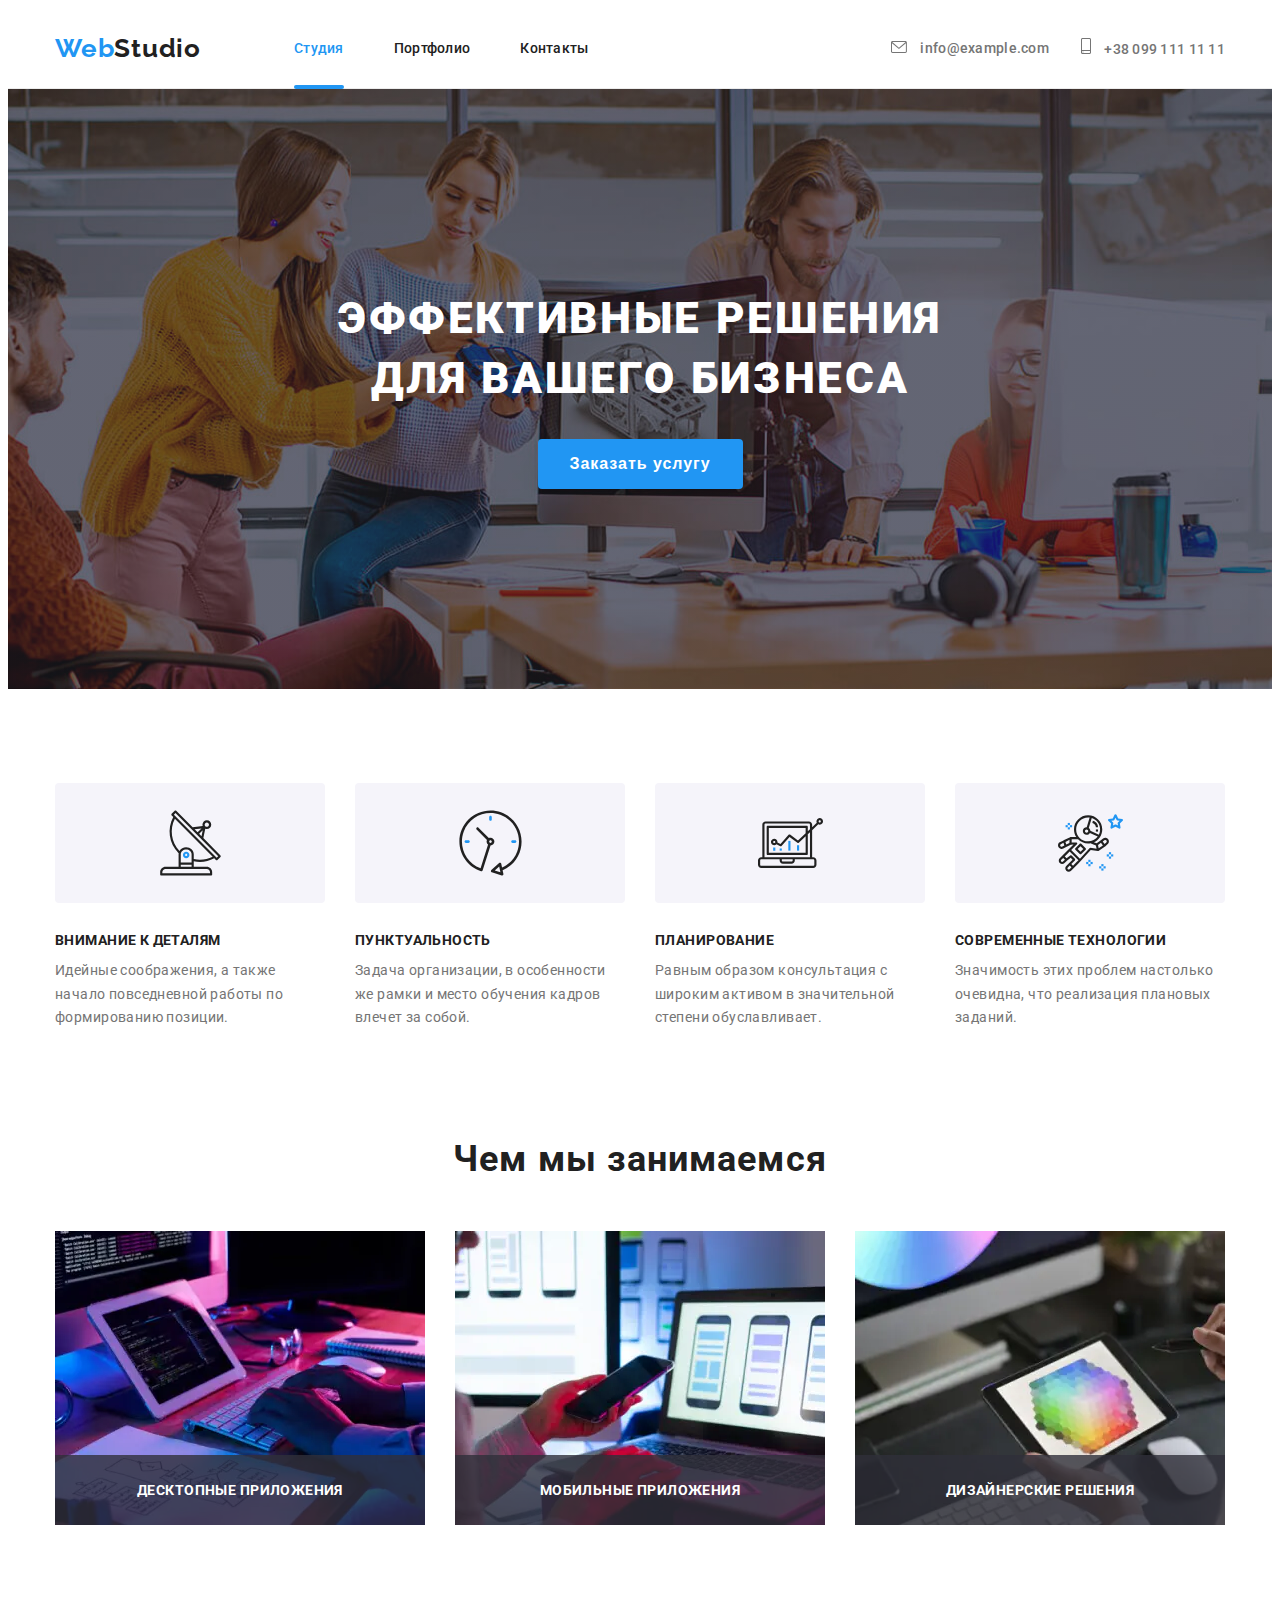
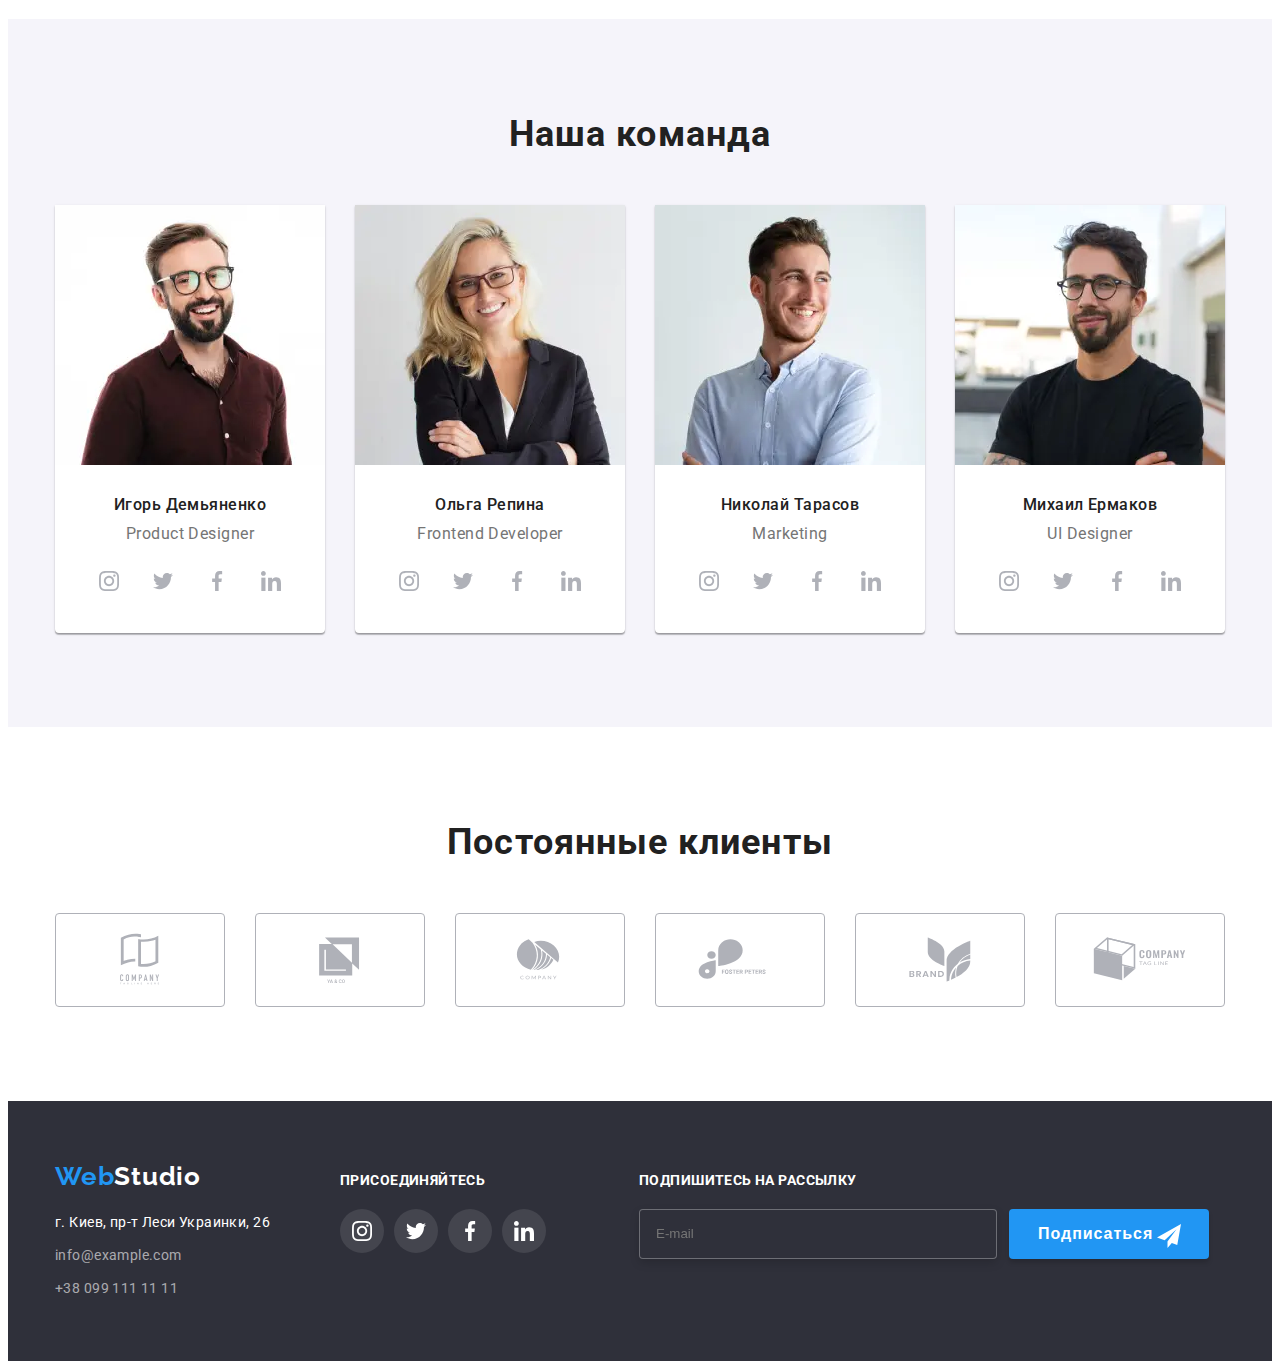
==== commit 907a8d05: "edit portfolio images" ====
--- a/index.html
+++ b/index.html
@@ -194,12 +194,9 @@
             <li class="product__item">
               <div class="product__card">
                 <picture>
-                  <source media="(min-width:1200px )" srcset="./images/team/desktop-team/ourteam-2.webp 1x, ./images/team/desktop-team/ourteam-2@2x.webp 2x" type="image/webp">
-                  <source media="(min-width:1200px )" srcset="./images/team/desktop-team/ourteam-2.jpg 1x, ./images/team/desktop-team/ourteam-2@2x.jpg 2x" >
-                  <source media="(min-width:768px )" srcset="./images/team/tablet-team/ourteam-2.webp 1x, ./images/team/desktop-team/ourteam-2@2x.webp 2x" type="image/webp">
-                  <source media="(min-width:768px )" srcset="./images/team/tablet-team/ourteam-2.jpg 1x, ./images/team/desktop-team/ourteam-2@2x.jpg 2x" >
-                  <source media="(min-width:1200px )" srcset="./images/team/mobile-team/ourteam-2.webp 1x, ./images/team/desktop-team/ourteam-2@2x.webp 2x" type="image/webp">
-                  <source media="(min-width:1200px )" srcset="./images/team/mobile-team/ourteam-2.jpg 1x, ./images/team/desktop-team/ourteam-2@2x.jpg 2x" >
+                  <source media="(min-width:1200px )" srcset="./images/about//box1.webp 1x, ./images/about//box1@2x.webp 2x" type="image/webp">
+                  <source media="(min-width:1200px )" srcset="./images/about/box1.jpg 1x, ./images/about//box1@2x.jpg 2x" >
+                  
                 <img
                   src="./images/about/img-1.jpg"
                   width="370"
@@ -215,24 +212,32 @@
 
             <li class="product__item">
               <div class="product__card">
+                <picture>
+                  <source media="(min-width:1200px )" srcset="./images/about//box2.webp 1x, ./images/about//box2@2x.webp 2x" type="image/webp">
+                  <source media="(min-width:1200px )" srcset="./images/about/box2.jpg 1x, ./images/about//box2@2x.jpg 2x" >
                 <img
                   src="./images/about/img-2.jpg"
                   width="370"
                   height="294"
                   alt="Пользователь с телефоном в руках"
                 />
+              </picture>
                 <p class="product__name">Мобильные приложения</p>
               </div>
             </li>
 
             <li class="product__item">
               <div class="product__card">
+                <picture>
+                  <source media="(min-width:1200px )" srcset="./images/about//box3.webp 1x, ./images/about//box3@2x.webp 2x" type="image/webp">
+                  <source media="(min-width:1200px )" srcset="./images/about/box3.jpg 1x, ./images/about//box3@2x.jpg 2x" >
                 <img
                   src="./images/about/img-3.jpg"
                   width="370"
                   height="294"
                   alt="Пользователь с планшетом в руках"
                 />
+              </picture>
                 <p class="product__name">Дизайнерские решения</p>
               </div>
             </li>
@@ -250,8 +255,8 @@
                   <source media="(min-width:1200px )" srcset="./images/team/desktop-team/ourteam-1.jpg 1x, ./images/team/desktop-team/ourteam-1@2x.jpg 2x" >
                   <source media="(min-width:768px )" srcset="./images/team/tablet-team/ourteam-1.webp 1x, ./images/team/desktop-team/ourteam-1@2x.webp 2x" type="image/webp">
                   <source media="(min-width:768px )" srcset="./images/team/tablet-team/ourteam-1.jpg 1x, ./images/team/desktop-team/ourteam-1@2x.jpg 2x" >
-                  <source media="(min-width:1200px )" srcset="./images/team/mobile-team/ourteam-1.webp 1x, ./images/team/desktop-team/ourteam-1@2x.webp 2x" type="image/webp">
-                  <source media="(min-width:1200px )" srcset="./images/team/mobile-team/ourteam-1.jpg 1x, ./images/team/desktop-team/ourteam-1@2x.jpg 2x" >
+                  <source media="(max-width:767px )" srcset="./images/team/mobile-team/ourteam-1.webp 1x, ./images/team/desktop-team/ourteam-1@2x.webp 2x" type="image/webp">
+                  <source media="(max-width:767px )" srcset="./images/team/mobile-team/ourteam-1.jpg 1x, ./images/team/desktop-team/ourteam-1@2x.jpg 2x" >
                   <img
                 src="./images/team/img-1.jpg"
                 alt="Игорь Демьяненко"
@@ -329,8 +334,8 @@
                   <source media="(min-width:1200px )" srcset="./images/team/desktop-team/ourteam-2.jpg 1x, ./images/team/desktop-team/ourteam-2@2x.jpg 2x" >
                   <source media="(min-width:768px )" srcset="./images/team/tablet-team/ourteam-2.webp 1x, ./images/team/desktop-team/ourteam-2@2x.webp 2x" type="image/webp">
                   <source media="(min-width:768px )" srcset="./images/team/tablet-team/ourteam-2.jpg 1x, ./images/team/desktop-team/ourteam-2@2x.jpg 2x" >
-                  <source media="(min-width:1200px )" srcset="./images/team/mobile-team/ourteam-2.webp 1x, ./images/team/desktop-team/ourteam-2@2x.webp 2x" type="image/webp">
-                  <source media="(min-width:1200px )" srcset="./images/team/mobile-team/ourteam-2.jpg 1x, ./images/team/desktop-team/ourteam-2@2x.jpg 2x" >
+                  <source media="(max-width:767px )" srcset="./images/team/mobile-team/ourteam-2.webp 1x, ./images/team/desktop-team/ourteam-2@2x.webp 2x" type="image/webp">
+                  <source media="(max-width:767px )" srcset="./images/team/mobile-team/ourteam-2.jpg 1x, ./images/team/desktop-team/ourteam-2@2x.jpg 2x" >
               <img
                 src="./images/team/img-2.jpg"
             
@@ -409,8 +414,8 @@
                   <source media="(min-width:1200px )" srcset="./images/team/desktop-team/ourteam-3.jpg 1x, ./images/team/desktop-team/ourteam-3@2x.jpg 2x" >
                   <source media="(min-width:768px )" srcset="./images/team/tablet-team/ourteam-3.webp 1x, ./images/team/desktop-team/ourteam-3@2x.webp 2x" type="image/webp">
                   <source media="(min-width:768px )" srcset="./images/team/tablet-team/ourteam-3.jpg 1x, ./images/team/desktop-team/ourteam-3@2x.jpg 2x" >
-                  <source media="(min-width:1200px )" srcset="./images/team/mobile-team/ourteam-3.webp 1x, ./images/team/desktop-team/ourteam-3@2x.webp 2x" type="image/webp">
-                  <source media="(min-width:1200px )" srcset="./images/team/mobile-team/ourteam-3.jpg 1x, ./images/team/desktop-team/ourteam-3@2x.jpg 2x" >
+                  <source media="(max-width:767px )" srcset="./images/team/mobile-team/ourteam-3.webp 1x, ./images/team/desktop-team/ourteam-3@2x.webp 2x" type="image/webp">
+                  <source media="(max-width:767px )" srcset="./images/team/mobile-team/ourteam-3.jpg 1x, ./images/team/desktop-team/ourteam-3@2x.jpg 2x" >
               <img
                 src="./images/team/img-3.jpg"
                
@@ -489,8 +494,8 @@
                   <source media="(min-width:1200px )" srcset="./images/team/desktop-team/ourteam-4.jpg 1x, ./images/team/desktop-team/ourteam-4@2x.jpg 2x" >
                   <source media="(min-width:768px )" srcset="./images/team/tablet-team/ourteam-4.webp 1x, ./images/team/desktop-team/ourteam-4@2x.webp 2x" type="image/webp">
                   <source media="(min-width:768px )" srcset="./images/team/tablet-team/ourteam-4.jpg 1x, ./images/team/desktop-team/ourteam-4@2x.jpg 2x" >
-                  <source media="(min-width:1200px )" srcset="./images/team/mobile-team/ourteam-4.webp 1x, ./images/team/desktop-team/ourteam-4@2x.webp 2x" type="image/webp">
-                  <source media="(min-width:1200px )" srcset="./images/team/mobile-team/ourteam-4.jpg 1x, ./images/team/desktop-team/ourteam-4@2x.jpg 2x" >
+                  <source media="(max-width:767px )" srcset="./images/team/mobile-team/ourteam-4.webp 1x, ./images/team/desktop-team/ourteam-4@2x.webp 2x" type="image/webp">
+                  <source media="(max-width:767px )" srcset="./images/team/mobile-team/ourteam-4.jpg 1x, ./images/team/desktop-team/ourteam-4@2x.jpg 2x" >
               <img
                 src="./images/team/img-4.jpg"
                 
